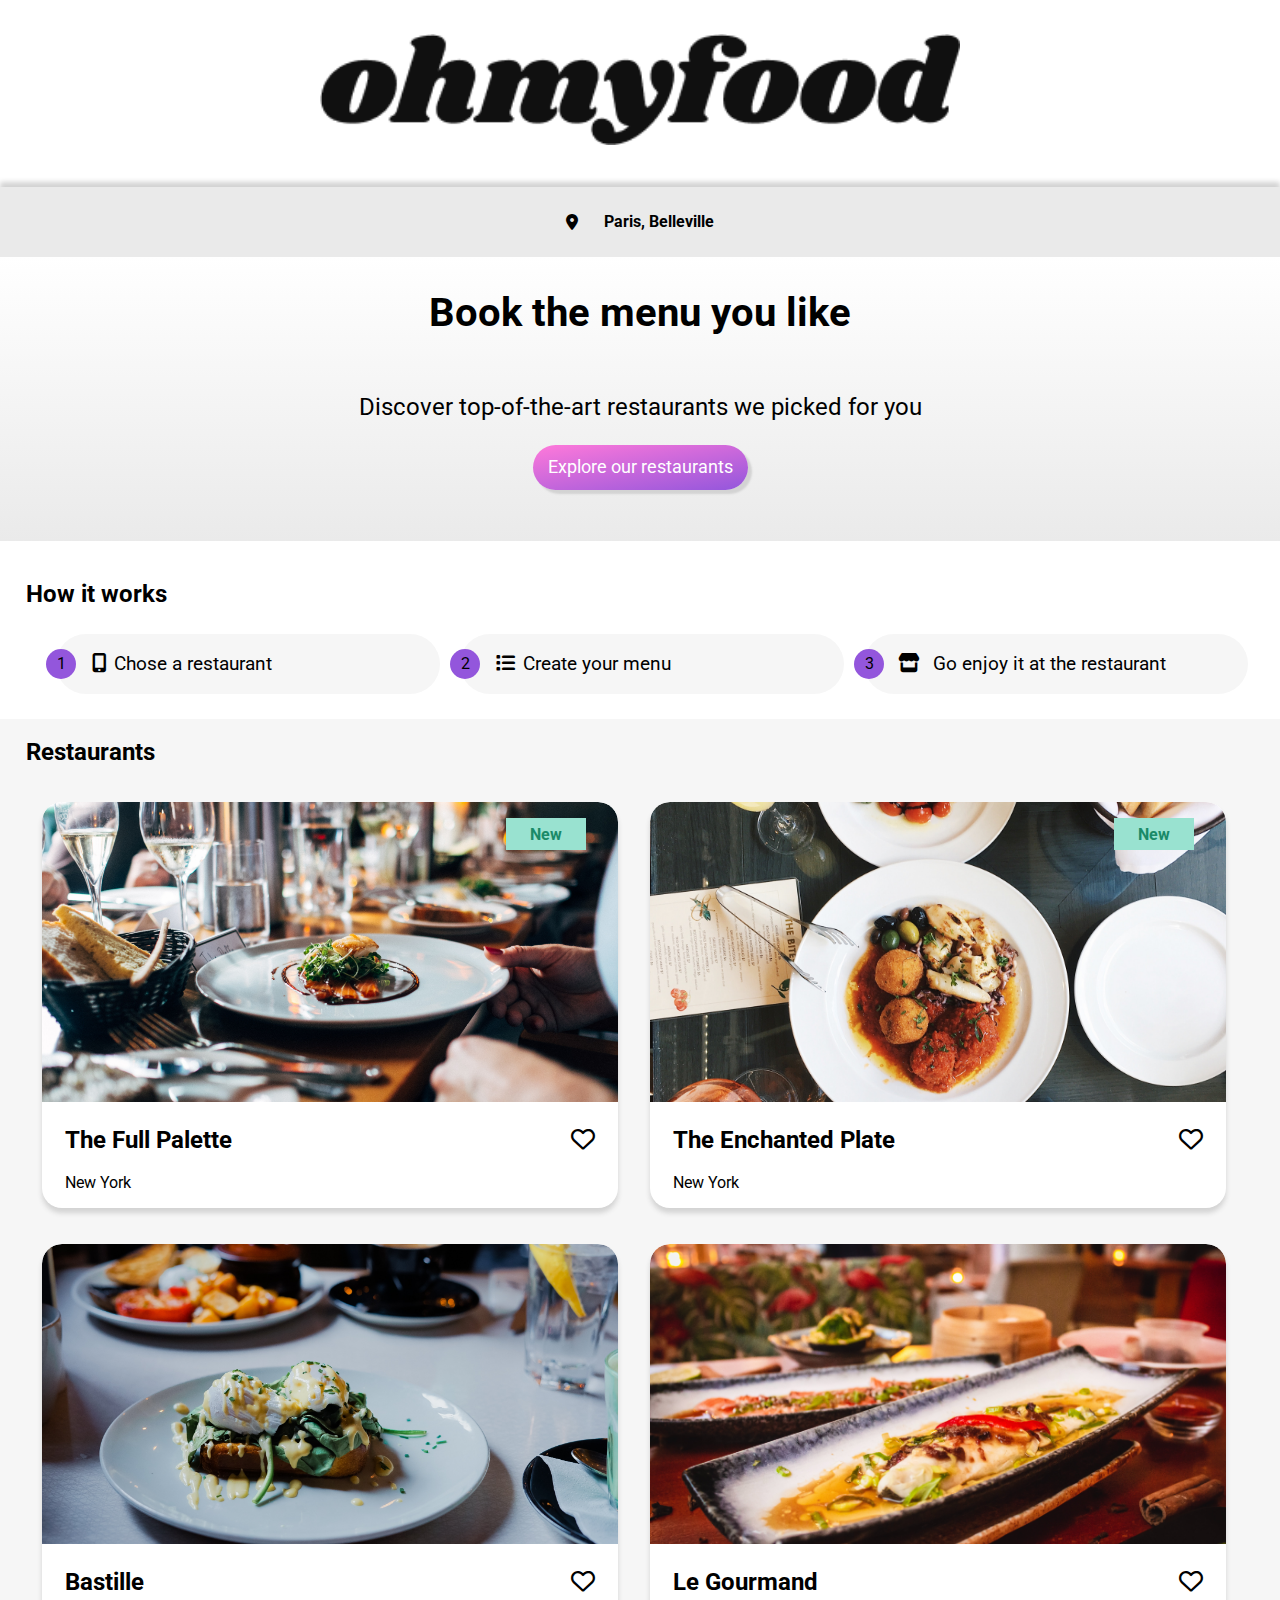
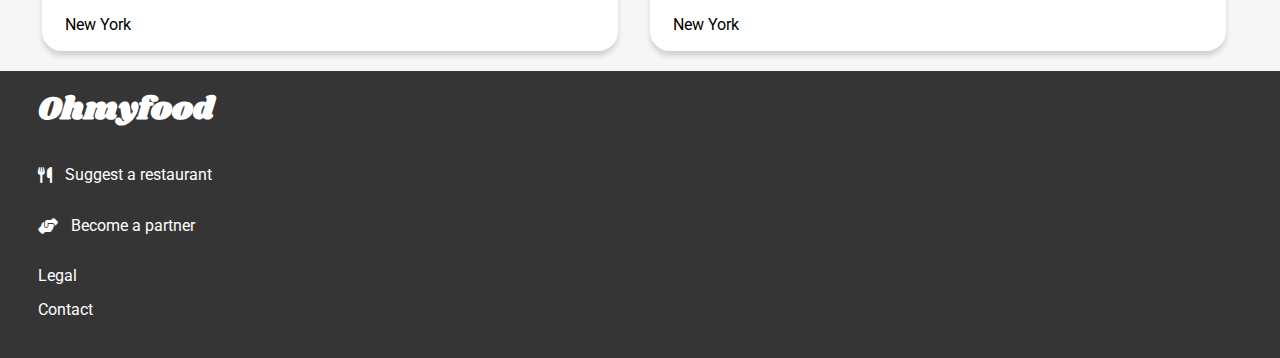
==== index.html @ a7caeb66 "finalize project with some errors" ====
<!DOCTYPE html>
<html lang="en">

<head>
    <meta charset="UTF-8">
    <meta http-equiv="X-UA-Compatible" content="IE=edge">
    <meta name="viewport" content="width=device-width, initial-scale=1.0">
    <link rel="stylesheet" href="/css/normalize.css">
    <link href="/css/styles.css" rel="stylesheet" type="text/css">
    <link
        href="https://fonts.googleapis.com/css2?family=Roboto:ital,wght@0,300;0,400;0,500;0,600;0,700;0,800;1,300;1,400;1,500;1,600;1,700;1,800&display=swap"
        rel="stylesheet">
    <link rel="preconnect" href="https://fonts.googleapis.com">
    <link rel="preconnect" href="https://fonts.gstatic.com" crossorigin>
    <link
        href="https://fonts.googleapis.com/css2?family=Shrikhand:ital,wght@0,300;0,400;0,500;0,600;0,700;0,800;1,300;1,400;1,500;1,600;1,700;1,800&display=swap"
        rel="stylesheet">
    <link rel="preconnect" href="https://googleapis.com">
    <link rel="preconnect" href="https://fonts.gstatic.com" crossorigin>
    <link href="https://fonts.googleapis.com/css?family=Roboto" rel="stylesheet">
    <link rel="stylesheet" href="https://cdnjs.cloudflare.com/ajax/libs/font-awesome/6.4.0/css/all.min.css"
        crossorigin="anonymous">
    <title>Ohmyfood</title>
</head>

<body>
    <header>
        <div id="header-index">
            <h1>
                <a href="/index.html"><img class="site-logo" src="assests/logo/ohmyfood.png" alt="Ohmyfood logo"></a>
            </h1>
        </div>
    </header>

    <!--- main with location, presentation,steps and restaurants section-->
    <main id="main-section">
        <!--website location-->
        <section id="website-location">
            <i class="fa-solid fa-location-dot"></i>
            <p class="website-location">Paris, Belleville</p>
        </section>

        <!--Description of website and help to order-->
        <div id="description-website">
            <h2 class="description">Book the menu you like</h2>
            <p class="quality-of-website">Discover top-of-the-art restaurants we picked for you</p>
            <button class="explore-btn">
                Explore our restaurants
            </button>
        </div>
        <!--how this website works-->
        <section id="website-methodology">
            <h2 class="methodology-title">How it works</h2>
            <div class="selection">
                <div class="selection-box">
                    <div class="selection-box__number">
                        <p>1</p>
                    </div>
                    <div class="selection-box__detail">
                        <i class="fa-sharp fa-solid fa-mobile-screen-button"></i>
                        <p>Chose a restaurant</p>
                    </div>
                </div>
                <div class="selection-box">
                    <div class="selection-box__number">
                        <p>2</p>
                    </div>
                    <div class="selection-box__detail">
                        <i class=" fas fa-duotone fa-list"></i>
                        <p>Create your menu</p>
                    </div>
                </div>
                <div class="selection-box">
                    <div class="selection-box__number">
                        <p>3</p>
                    </div>
                    <div class="selection-box__detail">
                        <i class="fa-sharp fas fa-store"></i>
                        <p>Go enjoy it at the restaurant</p>
                    </div>
                </div>
            </div>
        </section>

        <!-- section for restaurants-->
        <section id="section-restaurants">
            <h2 class="section-restaurants__title">Restaurants</h2>
            <div class="section-restaurants--cards">
                <article class="section-restaurants__card">
                    <a class="section-restaurants__link" href="/restaurants/the-full-palette.html">
                        <div class="section-restaurants__new-and__img">
                            <div class="section-restaurants__new">
                                <p>New</p>
                            </div>
                            <img class="section-restaurants__card__img"
                                src="/assests/restaurants/jay-wennington-N_Y88TWmGwA-unsplash.jpg"
                                alt="The Full Palette">
                        </div>
                    </a>
                    <div class="section-restaurants__details">
                        <a class="section-restaurants__link_details" href="/restaurants/the-full-palette.html">
                            <h2>The Full Palette</h2>
                            <p>New York</p>
                        </a>
                        <div class="section-restaurants__details__heart">
                            <i class="far fa-heart"></i>
                            <i class="fas fa-heart"></i>
                        </div>
                    </div>
                </article>
                <article class="section-restaurants__card">
                    <a class="section-restaurants__link" href="/restaurants/the-enchanted-plate.html">
                        <div class="section-restaurants__new-and__img">
                            <div class="section-restaurants__new">
                                <p>New</p>
                            </div>
                            <img class="section-restaurants__card__img"
                                src="/assests/restaurants/stil-u2Lp8tXIcjw-unsplash.jpg" alt="The Enchanted Plate">
                        </div>
                    </a>
                    <div class="section-restaurants__details">
                        <a class="section-restaurants__link" href="/restaurants/the-enchanted-plate.html">
                            <h2>The Enchanted Plate</h2>
                            <p>New York</p>
                        </a>
                        <div class="section-restaurants__details__heart">
                            <i class="far fa-heart"></i>
                            <i class="fas fa-heart"></i>
                        </div>
                    </div>
                    </a>
                </article>
                <article class="section-restaurants__card">
                    <a class="section-restaurants__link" href="/restaurants/bastille.html">
                        <div class="section-restaurants__new-and__img">
                            <img class="section-restaurants__card__img"
                                src="/assests/restaurants/toa-heftiba-DQKerTsQwi0-unsplash.jpg" alt="Bastille">
                        </div>
                    </a>
                    <div class="section-restaurants__details">
                        <a class="section-restaurants__link" href="/restaurants/bastille.html">
                            <h2>Bastille</h2>
                            <p>New York</p>
                        </a>
                        <div class="section-restaurants__details__heart">
                            <i class="far fa-heart"></i>
                            <i class="fas fa-heart"></i>
                        </div>
                    </div>
                    </a>
                </article>
                <article class="section-restaurants__card">
                    <a class="section-restaurants__link" href="/restaurants/le-gourmand.html">
                        <div class="section-restaurants__new-and__img">
                            <img class="section-restaurants__card__img"
                                src="/assests/restaurants/louis-hansel-shotsoflouis-qNBGVyOCY8Q-unsplash.jpg"
                                alt="Le Gourmand">
                        </div>
                    </a>
                    <div class="section-restaurants__details">
                        <a class="section-restaurants__link" href="/restaurants/le-gourmand.html">
                            <h2>Le Gourmand</h2>
                            <p>New York</p>
                        </a>
                        <div class="section-restaurants__details__heart">
                            <i class="far fa-heart"></i>
                            <i class="fas fa-heart"></i>
                        </div>
                    </div>
                    </a>
                </article>
            </div>
        </section>

    </main>

    <!--footer of the ohmyfood website-->
    <footer id="footer__ohmyfood">
        <h1 class="footer-logo">Ohmyfood</h1>
        <div class="footer-info">
            <i class="fa-solid fa-utensils"></i>
            <p>Suggest a restaurant</p>
        </div>
        <div class="footer-info">
            <i class="fa-solid fa-handshake-angle"></i>
            <p>Become a partner</p>
        </div>
        <p class="footer_legal">Legal</p>
        <a class="contact_address" href="/restaurants/contact.html">Contact</a>
    </footer>
</body>

</html>
---- css/styles.css ----
/* main with location, presentation,steps and restaurants section */
/* styling for computer screen which has screen resolution minimun 998px*/
@media only screen and (min-width: 998px) {
  body {
    overflow-x: hidden;
    width: 100%;
    /* styling for ohmyfood website main page logo for mobile version */
  }
  body #header-index h1 {
    text-align: center;
    padding: 1% 0;
  }
  body #header-index h1 .site-logo {
    width: 50vw;
  }
  body #main-section {
    display: flex;
    flex-direction: column;
    flex-wrap: wrap;
    width: 100%;
    /* location of ohmyfood */
    /* styling for description of ohmyfood main page for mobile version */
    /* styling for how this website works*/
    /* styling for section for restaurants*/
  }
  body #main-section #website-location {
    display: flex;
    width: 100%;
    background-color: #eaeaea;
    height: 70px;
    justify-content: center;
    align-items: center;
    font-family: Roboto;
    box-sizing: border-box;
    box-shadow: 0px -5px 5px #D3D3D3;
    gap: 2%;
    font-weight: bold;
  }
  body #main-section #description-website {
    display: flex;
    flex-direction: column;
    width: 100%;
    background: linear-gradient(white, #eaeaea);
    font-family: Roboto;
    justify-content: center;
    align-items: center;
    padding-bottom: 4%;
    /* styling for quality of website for computer version */
  }
  body #main-section #description-website .description {
    font-size: 2.5em;
    align-items: center;
    text-align: center;
  }
  body #main-section #description-website .quality-of-website {
    align-items: center;
    text-align: center;
    font-size: 1.5rem;
  }
  body #main-section #description-website .explore-btn {
    display: flex;
    justify-content: center;
    text-align: center;
    align-items: center;
    height: 45px;
    color: white;
    border-radius: 50px;
    box-shadow: 4px 4px 2px #D3D3D3;
    max-width: 250px;
    cursor: pointer;
    transition: 250ms;
    background: linear-gradient(170deg, #ff79da, #9356dc);
    border: none;
    font-size: large;
    padding: 15px;
  }
  body #main-section #website-methodology {
    display: flex;
    flex-direction: column;
    flex-wrap: wrap;
    font-family: Roboto;
    width: 100% !important;
    padding: 20px 2% !important;
  }
  body #main-section #website-methodology .selection {
    display: flex;
    width: 100% !important;
    flex-direction: row;
    flex-wrap: nowrap;
    white-space: nowrap;
    gap: 10px;
    padding-left: 2%;
    cursor: pointer;
    transition: 250ms;
  }
  body #main-section #website-methodology .selection .selection-box {
    display: flex;
    flex-direction: row;
    align-items: center;
    white-space: nowrap;
    text-align: center;
    box-sizing: border-box;
    background: #f6f6f6;
    width: 30% !important;
    margin: 5px;
    border-radius: 50px !important;
    padding: 30px !important;
    height: 30px !important;
    font-size: 16px;
  }
  body #main-section #website-methodology .selection .selection-box .selection-box__number {
    box-sizing: border-box;
    border-radius: 50%;
    background: #9356dc;
    width: 30px !important;
    height: 30px !important;
    display: flex;
    justify-content: center;
    align-items: center;
    margin-left: -40px;
  }
  body #main-section #website-methodology .selection .selection-box .selection-box__detail {
    display: flex;
    flex-direction: row;
    justify-content: center;
    align-items: center;
    text-align: center;
    gap: 5% !important;
    margin: 20px;
    font-size: larger;
  }
  body #main-section #section-restaurants {
    display: flex;
    flex-direction: column;
    flex-wrap: wrap;
    background-color: #f6f6f6;
    font-family: Roboto;
    width: 100% !important;
  }
  body #main-section #section-restaurants .section-restaurants__title {
    padding-left: 2%;
  }
  body #main-section #section-restaurants .section-restaurants--cards {
    display: flex;
    flex-wrap: wrap;
    width: 100%;
    padding-left: 2%;
  }
  body #main-section #section-restaurants .section-restaurants--cards .section-restaurants__card {
    box-shadow: 0px 5px 5px #D3D3D3;
    margin: 1rem;
    border-radius: 20px !important;
    background-color: white;
    max-width: 45% !important;
    height: -moz-fit-content !important;
    height: fit-content !important;
    overflow: hidden;
    margin-bottom: 20px !important;
    flex: 100% !important;
  }
  body #main-section #section-restaurants .section-restaurants--cards .section-restaurants__card .section-restaurants__link {
    text-decoration: none;
    color: black;
  }
  body #main-section #section-restaurants .section-restaurants--cards .section-restaurants__card .section-restaurants__link .section-restaurants__new-and__img {
    position: relative;
    width: 90vw !important;
    max-width: 100%;
  }
  body #main-section #section-restaurants .section-restaurants--cards .section-restaurants__card .section-restaurants__link .section-restaurants__new-and__img .section-restaurants__new {
    background-color: #99e2d0;
    color: #1a8a68;
    display: block;
    text-align: center;
    position: absolute;
    width: 80px !important;
    height: 2em !important;
    line-height: 0.1em;
    font-weight: bold;
    right: 2em !important;
    top: 1em !important;
    white-space: nowrap;
    z-index: 1;
    font-weight: bold;
  }
  body #main-section #section-restaurants .section-restaurants--cards .section-restaurants__card .section-restaurants__link .section-restaurants__new-and__img .section-restaurants__card__img {
    width: 100% !important;
    height: 300px;
    -o-object-fit: cover;
       object-fit: cover;
    border-top-left-radius: 20px;
    border-top-right-radius: 20px;
  }
  body #main-section #section-restaurants .section-restaurants--cards .section-restaurants__card .section-restaurants__details {
    display: flex;
    flex-direction: row;
    justify-content: space-between;
    padding: 0 4%;
  }
  body #main-section #section-restaurants .section-restaurants--cards .section-restaurants__card .section-restaurants__details .section-restaurants__link_details {
    text-decoration: none;
    color: black;
  }
  body #main-section #section-restaurants .section-restaurants--cards .section-restaurants__card .section-restaurants__details .section-restaurants__details__heart {
    font-size: x-large;
    height: 20px !important;
    display: flex;
    margin-top: 20px;
    cursor: pointer;
  }
  body #main-section #section-restaurants .section-restaurants--cards .section-restaurants__card .section-restaurants__details .section-restaurants__details__heart i {
    display: block;
  }
  body #main-section #section-restaurants .section-restaurants--cards .section-restaurants__card .section-restaurants__details .section-restaurants__details__heart i.fas {
    display: none;
  }
  body #main-section #section-restaurants .section-restaurants--cards .section-restaurants__card .section-restaurants__details .section-restaurants__details__heart:hover i.far {
    display: none;
  }
  body #main-section #section-restaurants .section-restaurants--cards .section-restaurants__card .section-restaurants__details .section-restaurants__details__heart:hover i.fas {
    display: block;
    color: #9356dc;
  }
  /* styling for restaurants website page*/
  /* styling for header-restaurants*/
  body {
    overflow-x: hidden;
  }
  body #header-restaurants {
    width: 100% !important;
    padding: 40px;
  }
  body #header-restaurants .header-restaurants__link {
    display: flex;
    align-items: center;
    text-align: center;
    text-decoration: none;
    color: black !important;
  }
  body #header-restaurants .header-restaurants__link .header-restaurants__link_logo {
    font-family: Shrikhand;
    position: absolute;
    left: 40%;
    transform: translate(-20%, 0%);
  }
  body #restaurant-main-section {
    display: flex;
    flex-direction: column;
    flex-wrap: wrap;
    width: 100%;
  }
  body #restaurant-main-section .restaurant-main-section__img {
    -o-object-fit: cover;
       object-fit: cover;
    width: 100%;
    height: 40%;
  }
  body #restaurant-main-section .restaurant-main-section__box__important {
    display: flex;
    flex-direction: column;
    flex-wrap: wrap;
    width: 100%;
  }
  body #restaurant-main-section .restaurant-main-section__box__important .restaurant-main-section__box__title {
    flex-wrap: wrap;
    width: 100%;
    justify-content: space-between;
    box-sizing: border-box;
    border-top-left-radius: 100px;
    border-top-right-radius: 100px;
    background: linear-gradient(white, #eaeaea);
    margin-top: -200px;
    /* stlying for order btn for computer version*/
  }
  body #restaurant-main-section .restaurant-main-section__box__important .restaurant-main-section__box__title .restaurant__name_heart {
    display: flex;
    align-items: center;
    text-align: center;
    justify-content: space-between;
    padding: 2% 5%;
    font-family: Shrikhand;
    font-size: larger;
  }
  body #restaurant-main-section .restaurant-main-section__box__important .restaurant-main-section__box__title .restaurant__name_heart .far {
    font-size: x-large;
  }
  body #restaurant-main-section .restaurant-main-section__box__important .restaurant-main-section__box__title .restaurant--food--section {
    display: flex;
    flex-direction: row;
    width: 100%;
    font-family: Roboto;
    flex-wrap: wrap;
    padding-left: 2%;
    padding-bottom: 20px;
  }
  body #restaurant-main-section .restaurant-main-section__box__important .restaurant-main-section__box__title .restaurant--food--section .restaurant--courses--section {
    display: flex;
    flex-direction: column;
    width: 30%;
    margin: 10px;
  }
  body #restaurant-main-section .restaurant-main-section__box__important .restaurant-main-section__box__title .restaurant--food--section .restaurant--courses--section .restaurant--dish {
    margin: 3%;
    font-size: large;
  }
  body #restaurant-main-section .restaurant-main-section__box__important .restaurant-main-section__box__title .restaurant--food--section .restaurant--courses--section .restaurant--dish .underline--h3 {
    width: 50px;
    height: 3px;
    background-color: #99e2d0;
    margin-top: -20px;
    padding: 0;
    margin-left: 0;
  }
  body #restaurant-main-section .restaurant-main-section__box__important .restaurant-main-section__box__title .restaurant--food--section .restaurant--courses--section .dish__menu__card {
    white-space: nowrap;
    display: flex;
    flex-direction: row;
    box-sizing: border-box;
    border-radius: 20px;
    box-shadow: 0px 5px 5px #D3D3D3;
    background: white;
    height: auto;
    margin: 3%;
    cursor: pointer;
    text-overflow: ellipsis;
    overflow: hidden;
    animation-name: slideFromTop;
    animation-duration: 2.5s;
    animation-fill-mode: backwards;
  }
  body #restaurant-main-section .restaurant-main-section__box__important .restaurant-main-section__box__title .restaurant--food--section .restaurant--courses--section .dish__menu__card:hover .card__check {
    background-color: #99e2d0;
  }
  body #restaurant-main-section .restaurant-main-section__box__important .restaurant-main-section__box__title .restaurant--food--section .restaurant--courses--section .dish__menu__card:hover .order__details .dish__price {
    transform: translateX(-200%);
  }
  body #restaurant-main-section .restaurant-main-section__box__important .restaurant-main-section__box__title .restaurant--food--section .restaurant--courses--section .dish__menu__card:hover .card__check .fas.fa-check-circle {
    animation: rotateIcon 1s linear 1;
  }
  body #restaurant-main-section .restaurant-main-section__box__important .restaurant-main-section__box__title .restaurant--food--section .restaurant--courses--section .dish__menu__card .order__details {
    display: flex;
    flex-direction: column;
    padding: 0 4%;
    width: 100%;
  }
  body #restaurant-main-section .restaurant-main-section__box__important .restaurant-main-section__box__title .restaurant--food--section .restaurant--courses--section .dish__menu__card .order__details .restaurant__menu__dish {
    padding: 0 2%;
  }
  body #restaurant-main-section .restaurant-main-section__box__important .restaurant-main-section__box__title .restaurant--food--section .restaurant--courses--section .dish__menu__card .order__details .restaurant__menu__ingridents {
    display: flex;
    flex-direction: row;
    align-items: center;
    justify-content: space-between;
    padding: 0 2%;
  }
  body #restaurant-main-section .restaurant-main-section__box__important .restaurant-main-section__box__title .restaurant--food--section .restaurant--courses--section .dish__menu__card .order__details .dish__price {
    margin-right: -70px;
    transition: transform 200ms;
    font-weight: bold;
  }
  body #restaurant-main-section .restaurant-main-section__box__important .restaurant-main-section__box__title .restaurant--food--section .restaurant--courses--section .dish__menu__card .card__check {
    display: flex;
    align-items: center;
    justify-content: center;
    background-color: transparent;
    transition: background-color 200ms;
    font-size: x-large;
  }
  body #restaurant-main-section .restaurant-main-section__box__important .restaurant-main-section__box__title .restaurant--food--section .restaurant--courses--section .dish__menu__card .card__check .fas.fa-check-circle {
    color: white;
    width: 70px;
    text-align: center;
    align-items: center;
  }
  body #restaurant-main-section .restaurant-main-section__box__important .restaurant-main-section__box__title .order__btn__section {
    display: flex;
    justify-content: center;
    text-align: center;
    align-items: center;
    width: 100%;
    align-items: center;
    padding-bottom: 50px;
  }
  body #restaurant-main-section .restaurant-main-section__box__important .restaurant-main-section__box__title .order__btn__section .explore-btn {
    display: flex;
    justify-content: center;
    text-align: center;
    align-items: center;
    height: 45px;
    color: white;
    border-radius: 50px;
    box-shadow: 4px 4px 2px #D3D3D3;
    width: 150px;
    max-width: 500px;
    cursor: pointer;
    transition: 250ms;
    background: linear-gradient(170deg, #ff79da, #9356dc);
    border: none;
    font-size: large;
    padding: 15px;
  }
  /*styling footer for ohmyfood website*/
  #footer__ohmyfood {
    display: flex;
    flex-direction: column;
    font-family: Roboto;
    width: 100%;
    color: white;
    background-color: #353535;
    padding-bottom: 3%;
  }
  #footer__ohmyfood .footer-logo {
    font-family: Shrikhand;
    font-size: xx-large;
    padding-left: 3%;
  }
  #footer__ohmyfood .footer-info {
    display: flex;
    flex-direction: row;
    align-items: center;
    text-align: center;
    gap: 1%;
    padding-left: 3%;
  }
  #footer__ohmyfood .contact_address {
    text-decoration: none;
    color: white;
    padding-left: 3%;
  }
  #footer__ohmyfood .footer_legal {
    padding-left: 3%;
  }
}
@keyframes slideFromTop {
  0% {
    transform: translateY(10%);
    opacity: 0;
  }
  100% {
    transform: translateY(0);
    opacity: 1;
  }
}
@keyframes rotateIcon {
  0% {
    transform: rotate(0deg);
  }
  100% {
    transform: rotate(130deg);
  }
}
/* styling for tablet screen which has screen resolution minimun 768px and maximum 998px */
/* styling for mobile screen which has screen resolution maximum 768px */
/* styling for homyfood main page */
@media only screen and (max-width: 768px) {
  body {
    overflow-x: hidden;
    width: 100%;
    /* styling for ohmyfood website main page logo for mobile version */
  }
  body #header-index h1 {
    text-align: center;
  }
  body #header-index h1 .site-logo {
    width: 60vw;
  }
  body #main-section {
    display: flex;
    flex-direction: column;
    flex-wrap: wrap;
    width: 100%;
    /* location of ohmyfood */
    /* styling for description of ohmyfood main page for mobile version */
    /* styling for how this website works */
  }
  body #main-section #website-location {
    display: flex;
    width: 100%;
    background-color: #eaeaea;
    height: 70px;
    justify-content: center;
    align-items: center;
    font-family: Roboto;
    box-sizing: border-box;
    box-shadow: 0px -5px 5px #D3D3D3;
    gap: 2%;
    font-weight: bold;
  }
  body #main-section #description-website {
    display: flex;
    flex-direction: column;
    width: 100%;
    background: linear-gradient(white, #eaeaea);
    font-family: Roboto;
    justify-content: center;
    align-items: center;
    padding-bottom: 4%;
    /* styling for quality of website for mobile version */
  }
  body #main-section #description-website .description {
    font-size: 5vw;
    align-items: center;
    text-align: center;
  }
  body #main-section #description-website .quality-of-website {
    align-items: center;
    width: 70%;
    text-align: center;
    font-size: 4vw;
  }
  body #main-section #description-website .explore-btn {
    display: flex;
    justify-content: center;
    text-align: center;
    align-items: center;
    height: 45px;
    color: white;
    border-radius: 50px;
    box-shadow: 4px 4px 2px #D3D3D3;
    max-width: 250px;
    cursor: pointer;
    transition: 250ms;
    background: linear-gradient(170deg, #ff79da, #9356dc);
    border: none;
    font-size: large;
    padding: 15px;
  }
  body #main-section #website-methodology {
    display: flex;
    flex-direction: column;
    flex-wrap: wrap;
    font-family: Roboto;
    width: 100%;
    padding-bottom: 5%;
  }
  body #main-section #website-methodology .methodology-title {
    padding-left: 3%;
  }
  body #main-section #website-methodology .selection {
    display: flex;
    width: 100% !important;
    flex-direction: column;
    flex-wrap: nowrap;
    white-space: nowrap;
    gap: 3vw;
    transition: 250ms;
  }
  body #main-section #website-methodology .selection .selection-box {
    display: flex;
    width: 100%;
    flex-direction: row;
    align-items: center;
    white-space: nowrap;
    text-align: center;
    box-sizing: border-box;
    background: #f6f6f6;
    width: -moz-fit-content !important;
    width: fit-content !important;
    margin: 0 5%;
    border-radius: 50px !important;
    padding: 0 30px !important;
    font-size: vw;
    cursor: pointer;
  }
  body #main-section #website-methodology .selection .selection-box .selection-box__number {
    box-sizing: border-box;
    border-radius: 50%;
    background: #9356dc;
    width: 7vw !important;
    height: 7vw !important;
    display: flex;
    justify-content: center;
    align-items: center;
    margin-left: -40px;
  }
  body #main-section #website-methodology .selection .selection-box .selection-box__detail {
    display: flex;
    flex-direction: row;
    justify-content: center;
    align-items: center;
    text-align: center;
    gap: 5px;
    font-size: 4vw;
    padding-left: 3vw;
  }
  /* styling for section for restaurants*/
  #section-restaurants {
    display: flex;
    flex-direction: column;
    flex-wrap: wrap;
    background-color: #f6f6f6;
    font-family: Roboto;
    width: 100% !important;
  }
  #section-restaurants .section-restaurants__title {
    padding-left: 5vw;
  }
  #section-restaurants .section-restaurants--cards {
    display: flex;
    flex-direction: column;
    flex-wrap: wrap;
    width: 100%;
    height: 100%;
  }
  #section-restaurants .section-restaurants--cards .section-restaurants__card {
    box-shadow: 0px 5px 5px #D3D3D3;
    margin: 1rem;
    border-radius: 20px !important;
    background-color: white;
    max-width: 95% !important;
    height: 50% !important;
    overflow: hidden;
    margin-bottom: 20px !important;
    flex: 100% !important;
  }
  #section-restaurants .section-restaurants--cards .section-restaurants__card .section-restaurants__link {
    text-decoration: none;
    color: black;
  }
  #section-restaurants .section-restaurants--cards .section-restaurants__card .section-restaurants__link .section-restaurants__new-and__img {
    position: relative;
    width: 100% !important;
    max-height: 40%;
    max-width: 100%;
  }
  #section-restaurants .section-restaurants--cards .section-restaurants__card .section-restaurants__link .section-restaurants__new-and__img .section-restaurants__new {
    background-color: #99e2d0;
    color: #1a8a68;
    display: block;
    text-align: center;
    position: absolute;
    width: 80px !important;
    height: 2em !important;
    line-height: 0.1em;
    font-weight: bold;
    right: 2em !important;
    top: 1em !important;
    white-space: nowrap;
    z-index: 1;
    font-weight: bold;
  }
  #section-restaurants .section-restaurants--cards .section-restaurants__card .section-restaurants__link .section-restaurants__new-and__img .section-restaurants__card__img {
    width: 100% !important;
    height: 200px;
    -o-object-fit: cover;
       object-fit: cover;
    border-top-left-radius: 20px;
    border-top-right-radius: 20px;
  }
  #section-restaurants .section-restaurants--cards .section-restaurants__card .section-restaurants__details {
    display: flex;
    flex-direction: row;
    justify-content: space-between;
    padding: 0 4%;
  }
  #section-restaurants .section-restaurants--cards .section-restaurants__card .section-restaurants__details .section-restaurants__link_details {
    text-decoration: none;
    color: black;
  }
  #section-restaurants .section-restaurants--cards .section-restaurants__card .section-restaurants__details .section-restaurants__details__heart {
    font-size: x-large;
    height: 20px !important;
    display: flex;
    margin-top: 20px;
    cursor: pointer;
  }
  #section-restaurants .section-restaurants--cards .section-restaurants__card .section-restaurants__details .section-restaurants__details__heart i {
    display: block;
  }
  #section-restaurants .section-restaurants--cards .section-restaurants__card .section-restaurants__details .section-restaurants__details__heart i.fas {
    display: none;
  }
  #section-restaurants .section-restaurants--cards .section-restaurants__card .section-restaurants__details .section-restaurants__details__heart:hover i.far {
    display: none;
  }
  #section-restaurants .section-restaurants--cards .section-restaurants__card .section-restaurants__details .section-restaurants__details__heart:hover i.fas {
    display: block;
    color: #9356dc;
  }
  /*styling footer for ohmyfood website*/
  #footer__ohmyfood {
    display: flex;
    flex-direction: column;
    font-family: Roboto;
    width: 100%;
    color: white;
    background-color: #353535;
    padding-bottom: 3%;
  }
  #footer__ohmyfood .footer-logo {
    font-family: Shrikhand;
    font-size: xx-large;
    padding-left: 3%;
  }
  #footer__ohmyfood .footer-info {
    display: flex;
    flex-direction: row;
    align-items: center;
    text-align: center;
    gap: 1%;
    padding-left: 3%;
  }
  #footer__ohmyfood .contact_address {
    text-decoration: none;
    color: white;
    padding-left: 3%;
  }
  #footer__ohmyfood .footer_legal {
    padding-left: 3%;
  }
  /* styling for restaurants web page for mobile version */
  body {
    overflow-x: hidden;
  }
  body #header-restaurants {
    width: 100% !important;
    padding: 40px;
    margin-bottom: -20px;
  }
  body #header-restaurants .header-restaurants__link {
    display: flex;
    align-items: center;
    text-align: center;
    text-decoration: none;
    color: black !important;
  }
  body #header-restaurants .header-restaurants__link .header-restaurants__link_logo {
    font-family: Shrikhand;
    font-size: 10vw;
    height: auto !important;
    position: absolute;
    left: 35%;
    transform: translate(-15%, 0%);
  }
  body #restaurant-main-section {
    display: flex;
    flex-direction: column;
    flex-wrap: wrap;
    width: 100%;
  }
  body #restaurant-main-section .restaurant-main-section__img {
    -o-object-fit: cover;
       object-fit: cover;
    width: 100%;
    height: 40%;
  }
  body #restaurant-main-section .restaurant-main-section__box__important {
    display: flex;
    flex-direction: column;
    flex-wrap: wrap;
    width: 100%;
  }
  body #restaurant-main-section .restaurant-main-section__box__important .restaurant-main-section__box__title {
    flex-wrap: wrap;
    width: 100%;
    justify-content: space-between;
    box-sizing: border-box;
    border-top-left-radius: 15vw;
    border-top-right-radius: 15vw;
    background: linear-gradient(white, #eaeaea);
    margin-top: -12%;
  }
  body #restaurant-main-section .restaurant-main-section__box__important .restaurant-main-section__box__title .restaurant__name_heart {
    display: flex;
    align-items: center;
    text-align: center;
    justify-content: space-between;
    padding: 5% 7% 0% 7%;
    font-family: Shrikhand;
    font-size: 3vw;
  }
  body #restaurant-main-section .restaurant-main-section__box__important .restaurant-main-section__box__title .restaurant__name_heart .far {
    font-size: x-large;
  }
  body #restaurant-main-section .restaurant-main-section__box__important .restaurant-main-section__box__title .restaurant--food--section {
    display: flex;
    flex-direction: column;
    width: 100%;
    font-family: Roboto;
    flex-wrap: wrap;
  }
  body #restaurant-main-section .restaurant-main-section__box__important .restaurant-main-section__box__title .restaurant--food--section .restaurant--courses--section {
    width: auto;
    margin: 10px;
  }
  body #restaurant-main-section .restaurant-main-section__box__important .restaurant-main-section__box__title .restaurant--food--section .restaurant--courses--section .restaurant--dish {
    margin: 3%;
    font-size: 4vw;
  }
  body #restaurant-main-section .restaurant-main-section__box__important .restaurant-main-section__box__title .restaurant--food--section .restaurant--courses--section .restaurant--dish .underline--h3 {
    width: 12vw;
    height: 0.7vw;
    background-color: #99e2d0;
    margin-top: -5vw;
    padding: 0;
    margin-left: 0;
  }
  body #restaurant-main-section .restaurant-main-section__box__important .restaurant-main-section__box__title .restaurant--food--section .restaurant--courses--section .dish__menu__card {
    white-space: nowrap;
    display: flex;
    box-sizing: border-box;
    border-radius: 20px;
    box-shadow: 0px 5px 5px #D3D3D3;
    background: white;
    height: auto;
    margin: 2%;
    cursor: pointer;
    text-overflow: ellipsis;
    overflow: hidden;
    animation-name: slideFromTop;
    animation-duration: 2.5s;
    animation-fill-mode: backwards;
  }
  body #restaurant-main-section .restaurant-main-section__box__important .restaurant-main-section__box__title .restaurant--food--section .restaurant--courses--section .dish__menu__card:hover .card__check {
    background-color: #99e2d0;
  }
  body #restaurant-main-section .restaurant-main-section__box__important .restaurant-main-section__box__title .restaurant--food--section .restaurant--courses--section .dish__menu__card:hover .order__details .dish__price {
    transform: translateX(-200%);
  }
  body #restaurant-main-section .restaurant-main-section__box__important .restaurant-main-section__box__title .restaurant--food--section .restaurant--courses--section .dish__menu__card:hover .card__check .fas.fa-check-circle {
    animation: rotateIcon 1s linear 1;
  }
  body #restaurant-main-section .restaurant-main-section__box__important .restaurant-main-section__box__title .restaurant--food--section .restaurant--courses--section .dish__menu__card .order__details {
    display: flex;
    flex-direction: column;
    padding: 0 2%;
    width: 100%;
    font-size: 3.5vw;
  }
  body #restaurant-main-section .restaurant-main-section__box__important .restaurant-main-section__box__title .restaurant--food--section .restaurant--courses--section .dish__menu__card .order__details .restaurant__menu__dish {
    padding: 0 1%;
  }
  body #restaurant-main-section .restaurant-main-section__box__important .restaurant-main-section__box__title .restaurant--food--section .restaurant--courses--section .dish__menu__card .order__details .restaurant__menu__ingridents {
    display: flex;
    flex-direction: row;
    flex-wrap: wrap;
    white-space: nowrap;
    align-items: center;
    justify-content: space-between;
    font-size: 3.5vw;
  }
  body #restaurant-main-section .restaurant-main-section__box__important .restaurant-main-section__box__title .restaurant--food--section .restaurant--courses--section .dish__menu__card .order__details .dish__price {
    margin-right: -10%;
    transition: transform 200ms;
    font-weight: bold;
  }
  body #restaurant-main-section .restaurant-main-section__box__important .restaurant-main-section__box__title .restaurant--food--section .restaurant--courses--section .dish__menu__card .card__check {
    display: flex;
    align-items: center;
    justify-content: center;
    background-color: transparent;
    transition: background-color 200ms;
    font-size: x-large;
  }
  body #restaurant-main-section .restaurant-main-section__box__important .restaurant-main-section__box__title .restaurant--food--section .restaurant--courses--section .dish__menu__card .card__check .fas.fa-check-circle {
    color: white;
    width: 70px;
    text-align: center;
    align-items: center;
  }
  body #restaurant-main-section .restaurant-main-section__box__important .restaurant-main-section__box__title .order__btn__section {
    display: flex;
    justify-content: center;
    text-align: center;
    align-items: center;
    width: 100%;
    align-items: center;
    padding-bottom: 50px;
  }
  body #restaurant-main-section .restaurant-main-section__box__important .restaurant-main-section__box__title .order__btn__section .explore-btn {
    display: flex;
    justify-content: center;
    text-align: center;
    align-items: center;
    height: 45px;
    color: white;
    border-radius: 50px;
    box-shadow: 4px 4px 2px #D3D3D3;
    width: 150px;
    max-width: 500px;
    cursor: pointer;
    transition: 250ms;
    background: linear-gradient(170deg, #ff79da, #9356dc);
    border: none;
    font-size: large;
    padding: 15px;
  }
}/*# sourceMappingURL=styles.css.map */
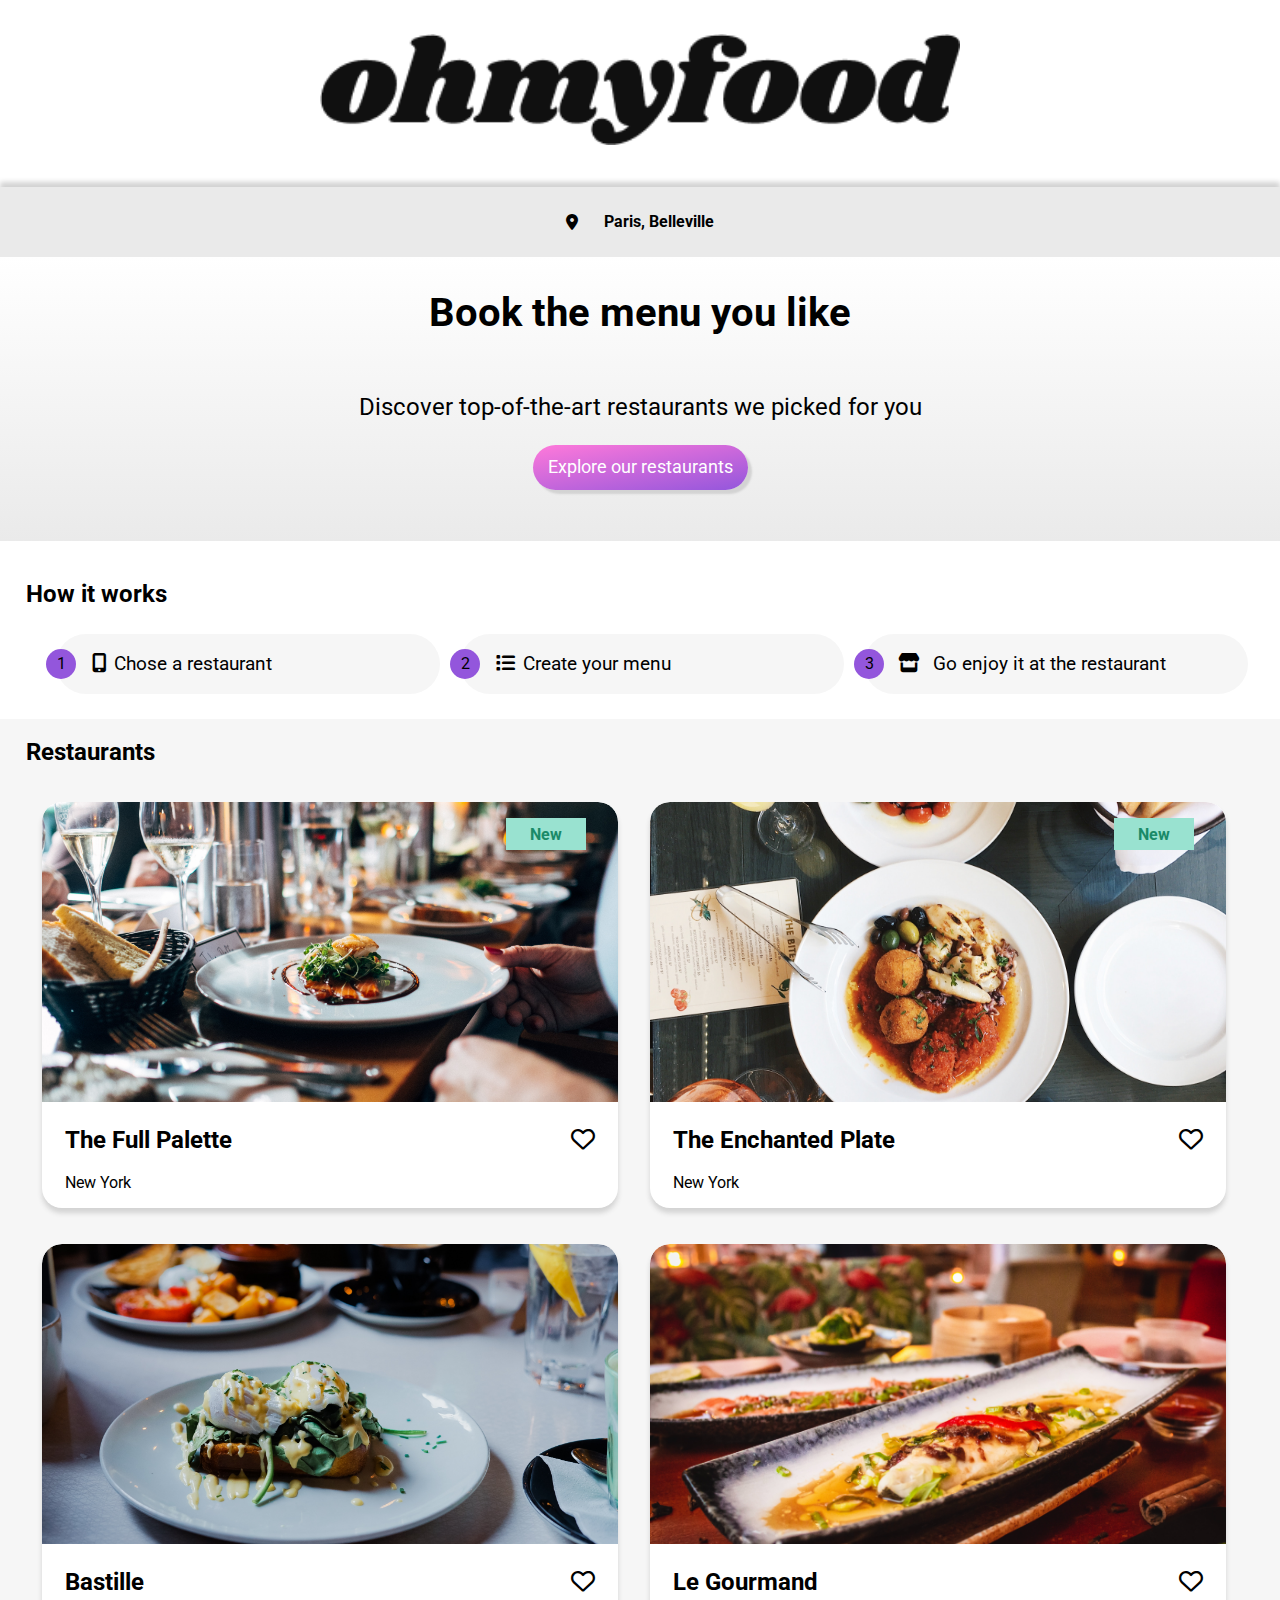
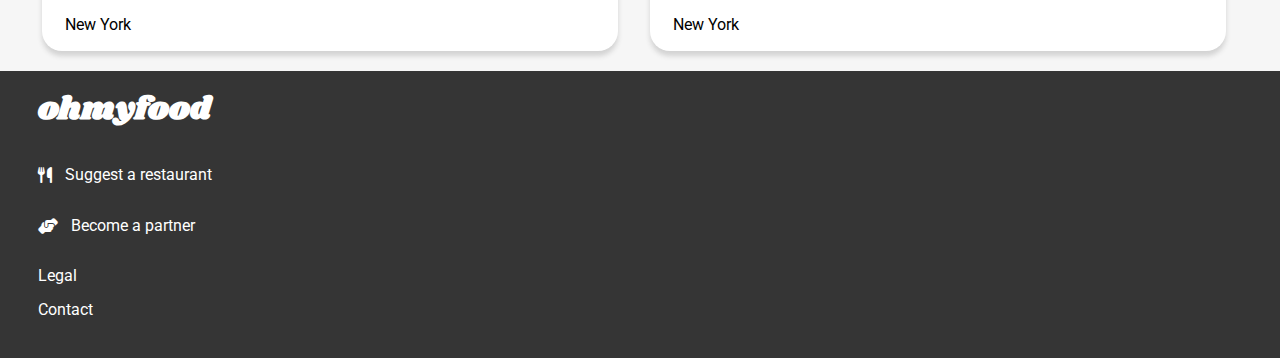
==== commit 3c1c17d5: "update to css links" ====
--- a/index.html
+++ b/index.html
@@ -5,8 +5,8 @@
     <meta charset="UTF-8">
     <meta http-equiv="X-UA-Compatible" content="IE=edge">
     <meta name="viewport" content="width=device-width, initial-scale=1.0">
-    <link rel="stylesheet" href="/css/normalize.css">
-    <link href="/css/styles.css" rel="stylesheet" type="text/css">
+    <link rel="stylesheet" href="./css/normalize.css">
+    <link href="./css/styles.css" rel="stylesheet" type="text/css">
     <link
         href="https://fonts.googleapis.com/css2?family=Roboto:ital,wght@0,300;0,400;0,500;0,600;0,700;0,800;1,300;1,400;1,500;1,600;1,700;1,800&display=swap"
         rel="stylesheet">
@@ -176,7 +176,7 @@
 
     <!--footer of the ohmyfood website-->
     <footer id="footer__ohmyfood">
-        <h1 class="footer-logo">Ohmyfood</h1>
+        <h1 class="footer-logo">ohmyfood</h1>
         <div class="footer-info">
             <i class="fa-solid fa-utensils"></i>
             <p>Suggest a restaurant</p>
--- a/css/styles.css
+++ b/css/styles.css
@@ -335,7 +335,7 @@
     transform: translateX(-200%);
   }
   body #restaurant-main-section .restaurant-main-section__box__important .restaurant-main-section__box__title .restaurant--food--section .restaurant--courses--section .dish__menu__card:hover .card__check .fas.fa-check-circle {
-    animation: rotateIcon 1s linear 1;
+    animation: rotateIcon 0.2s linear 1;
   }
   body #restaurant-main-section .restaurant-main-section__box__important .restaurant-main-section__box__title .restaurant--food--section .restaurant--courses--section .dish__menu__card .order__details {
     display: flex;
@@ -443,10 +443,10 @@
 }
 @keyframes rotateIcon {
   0% {
+    transform: rotate(-45deg);
+  }
+  100% {
     transform: rotate(0deg);
-  }
-  100% {
-    transform: rotate(130deg);
   }
 }
 /* styling for tablet screen which has screen resolution minimun 768px and maximum 998px */
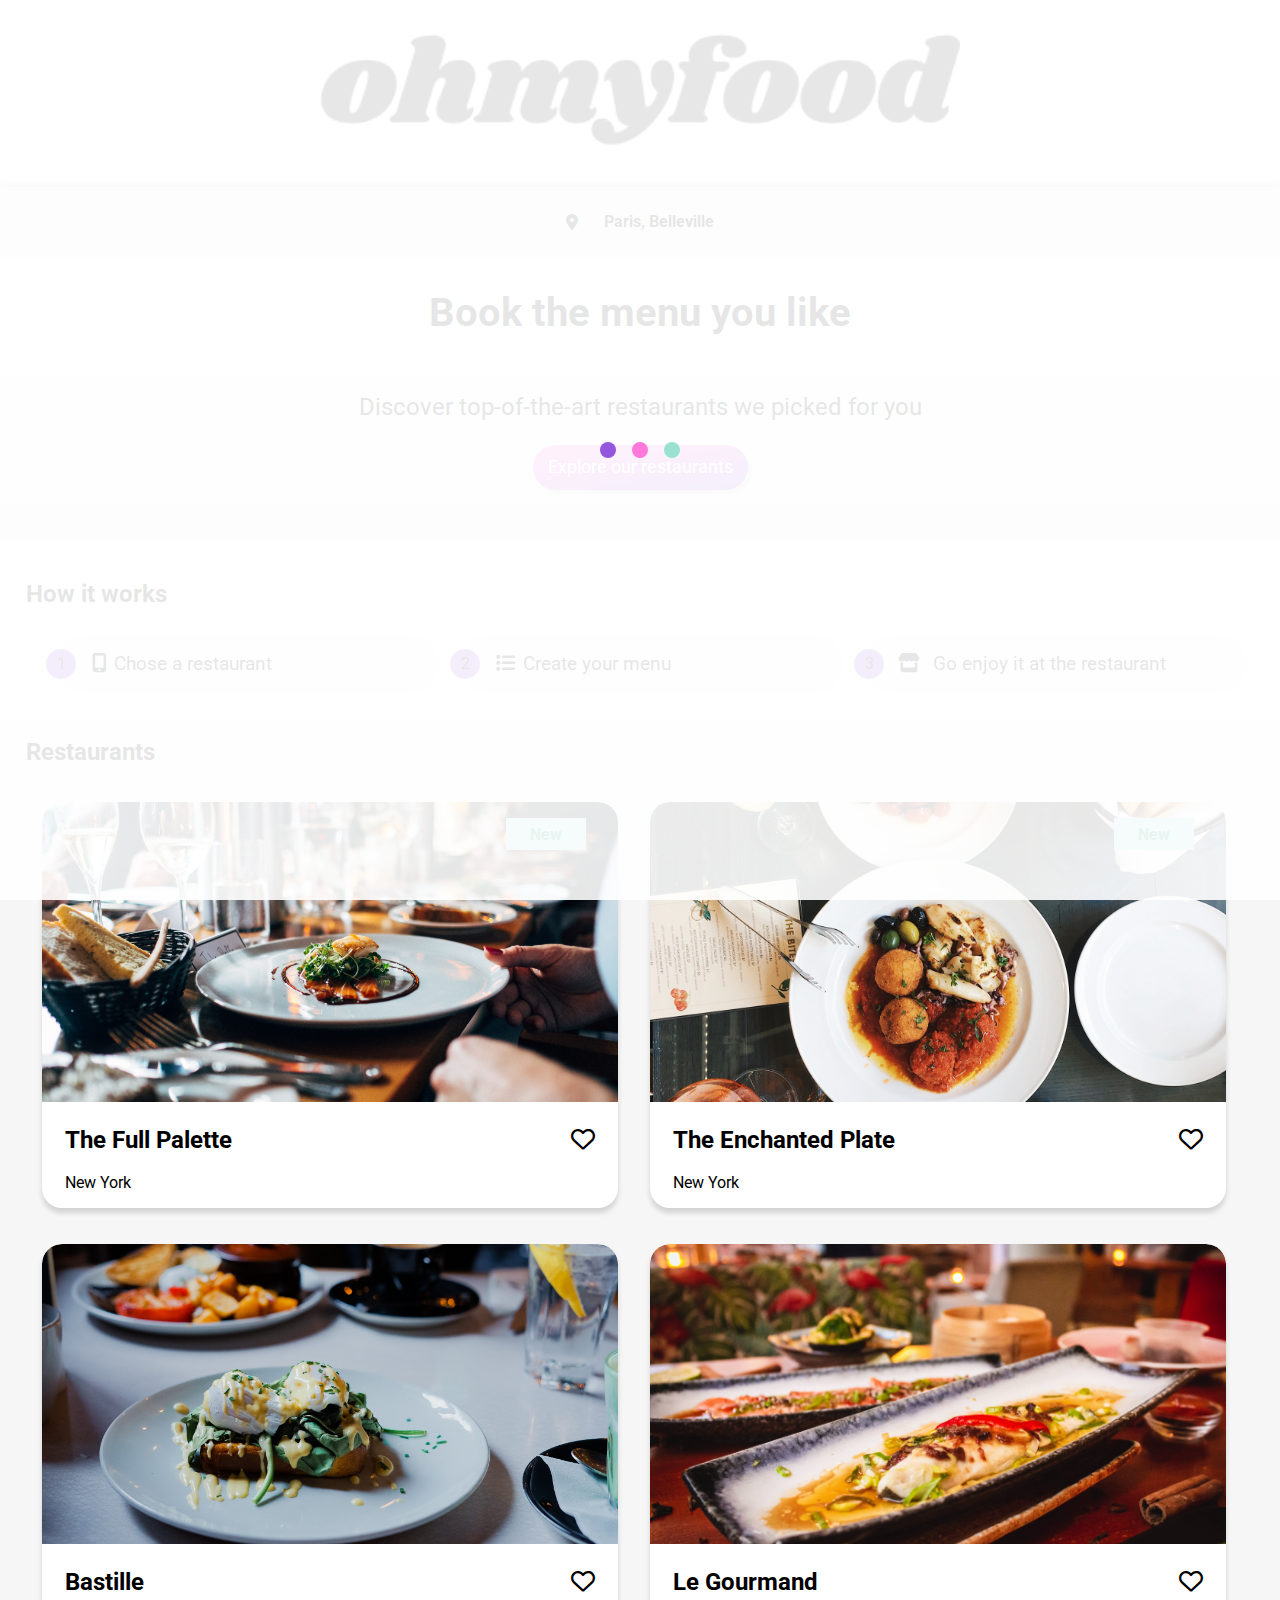
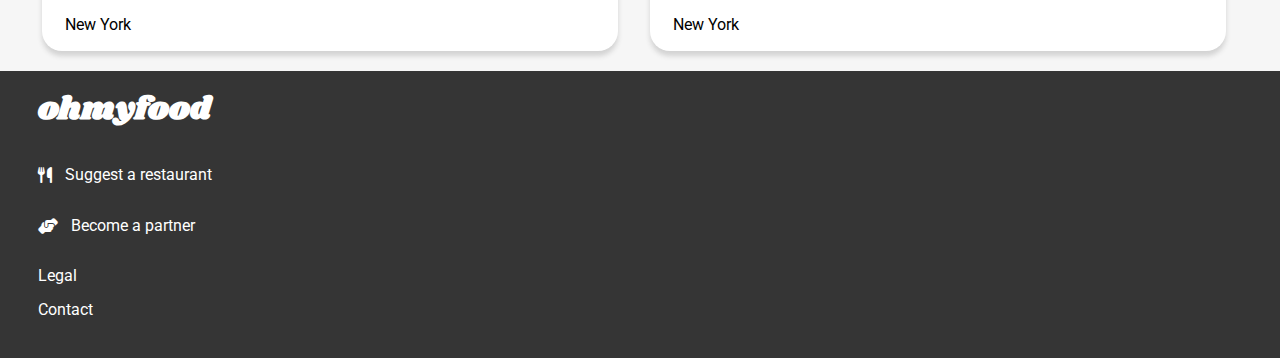
==== commit a8cf0515: "website main page loader added 1.09" ====
--- a/index.html
+++ b/index.html
@@ -24,170 +24,184 @@
 </head>
 
 <body>
-    <header>
-        <div id="header-index">
-            <h1>
-                <a href="/index.html"><img class="site-logo" src="assests/logo/ohmyfood.png" alt="Ohmyfood logo"></a>
-            </h1>
+    <!--ohmyfood website loading page-->
+    <div id="loader">
+        <div class="loader__itemContainer">
+            <div class="loader__item loader__item--1"></div>
+            <div class="loader__item loader__item--2"></div>
+            <div class="loader__item loader__item--3"></div>
         </div>
-    </header>
-
-    <!--- main with location, presentation,steps and restaurants section-->
-    <main id="main-section">
-        <!--website location-->
-        <section id="website-location">
-            <i class="fa-solid fa-location-dot"></i>
-            <p class="website-location">Paris, Belleville</p>
-        </section>
-
-        <!--Description of website and help to order-->
-        <div id="description-website">
-            <h2 class="description">Book the menu you like</h2>
-            <p class="quality-of-website">Discover top-of-the-art restaurants we picked for you</p>
-            <button class="explore-btn">
-                Explore our restaurants
-            </button>
-        </div>
-        <!--how this website works-->
-        <section id="website-methodology">
-            <h2 class="methodology-title">How it works</h2>
-            <div class="selection">
-                <div class="selection-box">
-                    <div class="selection-box__number">
-                        <p>1</p>
+    </div>
+
+    <!-- Your website content goes here -->
+   
+        <!-- website content -->
+        <header>
+            <div id="header-index">
+                <h1>
+                    <a href="./index.html"><img class="site-logo" src="assests/logo/ohmyfood.png"
+                            alt="Ohmyfood logo"></a>
+                </h1>
+            </div>
+        </header>
+
+
+        <!--- main with location, presentation,steps and restaurants section-->
+        <main id="main-section">
+            <!--website location-->
+            <section id="website-location">
+                <i class="fa-solid fa-location-dot"></i>
+                <p class="website-location">Paris, Belleville</p>
+            </section>
+
+            <!--Description of website and help to order-->
+            <div id="description-website">
+                <h2 class="description">Book the menu you like</h2>
+                <p class="quality-of-website">Discover top-of-the-art restaurants we picked for you</p>
+                <button class="explore-btn">
+                    Explore our restaurants
+                </button>
+            </div>
+            <!--how this website works-->
+            <section id="website-methodology">
+                <h2 class="methodology-title">How it works</h2>
+                <div class="selection">
+                    <div class="selection-box">
+                        <div class="selection-box__number">
+                            <p>1</p>
+                        </div>
+                        <div class="selection-box__detail">
+                            <i class="fa-sharp fa-solid fa-mobile-screen-button"></i>
+                            <p>Chose a restaurant</p>
+                        </div>
                     </div>
-                    <div class="selection-box__detail">
-                        <i class="fa-sharp fa-solid fa-mobile-screen-button"></i>
-                        <p>Chose a restaurant</p>
+                    <div class="selection-box">
+                        <div class="selection-box__number">
+                            <p>2</p>
+                        </div>
+                        <div class="selection-box__detail">
+                            <i class=" fas fa-duotone fa-list"></i>
+                            <p>Create your menu</p>
+                        </div>
+                    </div>
+                    <div class="selection-box">
+                        <div class="selection-box__number">
+                            <p>3</p>
+                        </div>
+                        <div class="selection-box__detail">
+                            <i class="fa-sharp fas fa-store"></i>
+                            <p>Go enjoy it at the restaurant</p>
+                        </div>
                     </div>
                 </div>
-                <div class="selection-box">
-                    <div class="selection-box__number">
-                        <p>2</p>
-                    </div>
-                    <div class="selection-box__detail">
-                        <i class=" fas fa-duotone fa-list"></i>
-                        <p>Create your menu</p>
-                    </div>
+            </section>
+
+            <!-- section for restaurants-->
+            <section id="section-restaurants">
+                <h2 class="section-restaurants__title">Restaurants</h2>
+                <div class="section-restaurants--cards">
+                    <article class="section-restaurants__card">
+                        <a class="section-restaurants__link" href="./restaurants/the-full-palette.html">
+                            <div class="section-restaurants__new-and__img">
+                                <div class="section-restaurants__new">
+                                    <p>New</p>
+                                </div>
+                                <img class="section-restaurants__card__img"
+                                    src="./assests/restaurants/jay-wennington-N_Y88TWmGwA-unsplash.jpg"
+                                    alt="The Full Palette">
+                            </div>
+                        </a>
+                        <div class="section-restaurants__details">
+                            <a class="section-restaurants__link_details" href="./restaurants/the-full-palette.html">
+                                <h2>The Full Palette</h2>
+                                <p>New York</p>
+                            </a>
+                            <div class="section-restaurants__details__heart">
+                                <i class="far fa-heart"></i>
+                                <i class="fas fa-heart"></i>
+                            </div>
+                        </div>
+                    </article>
+                    <article class="section-restaurants__card">
+                        <a class="section-restaurants__link" href="./restaurants/the-enchanted-plate.html">
+                            <div class="section-restaurants__new-and__img">
+                                <div class="section-restaurants__new">
+                                    <p>New</p>
+                                </div>
+                                <img class="section-restaurants__card__img"
+                                    src="./assests/restaurants/stil-u2Lp8tXIcjw-unsplash.jpg" alt="The Enchanted Plate">
+                            </div>
+                        </a>
+                        <div class="section-restaurants__details">
+                            <a class="section-restaurants__link" href="./restaurants/the-enchanted-plate.html">
+                                <h2>The Enchanted Plate</h2>
+                                <p>New York</p>
+                            </a>
+                            <div class="section-restaurants__details__heart">
+                                <i class="far fa-heart"></i>
+                                <i class="fas fa-heart"></i>
+                            </div>
+                        </div>
+                        </a>
+                    </article>
+                    <article class="section-restaurants__card">
+                        <a class="section-restaurants__link" href="./restaurants/bastille.html">
+                            <div class="section-restaurants__new-and__img">
+                                <img class="section-restaurants__card__img"
+                                    src="./assests/restaurants/toa-heftiba-DQKerTsQwi0-unsplash.jpg" alt="Bastille">
+                            </div>
+                        </a>
+                        <div class="section-restaurants__details">
+                            <a class="section-restaurants__link" href="./restaurants/bastille.html">
+                                <h2>Bastille</h2>
+                                <p>New York</p>
+                            </a>
+                            <div class="section-restaurants__details__heart">
+                                <i class="far fa-heart"></i>
+                                <i class="fas fa-heart"></i>
+                            </div>
+                        </div>
+                        </a>
+                    </article>
+                    <article class="section-restaurants__card">
+                        <a class="section-restaurants__link" href="./restaurants/le-gourmand.html">
+                            <div class="section-restaurants__new-and__img">
+                                <img class="section-restaurants__card__img"
+                                    src="./assests/restaurants/louis-hansel-shotsoflouis-qNBGVyOCY8Q-unsplash.jpg"
+                                    alt="Le Gourmand">
+                            </div>
+                        </a>
+                        <div class="section-restaurants__details">
+                            <a class="section-restaurants__link" href="./restaurants/le-gourmand.html">
+                                <h2>Le Gourmand</h2>
+                                <p>New York</p>
+                            </a>
+                            <div class="section-restaurants__details__heart">
+                                <i class="far fa-heart"></i>
+                                <i class="fas fa-heart"></i>
+                            </div>
+                        </div>
+                        </a>
+                    </article>
                 </div>
-                <div class="selection-box">
-                    <div class="selection-box__number">
-                        <p>3</p>
-                    </div>
-                    <div class="selection-box__detail">
-                        <i class="fa-sharp fas fa-store"></i>
-                        <p>Go enjoy it at the restaurant</p>
-                    </div>
-                </div>
-            </div>
-        </section>
-
-        <!-- section for restaurants-->
-        <section id="section-restaurants">
-            <h2 class="section-restaurants__title">Restaurants</h2>
-            <div class="section-restaurants--cards">
-                <article class="section-restaurants__card">
-                    <a class="section-restaurants__link" href="/restaurants/the-full-palette.html">
-                        <div class="section-restaurants__new-and__img">
-                            <div class="section-restaurants__new">
-                                <p>New</p>
-                            </div>
-                            <img class="section-restaurants__card__img"
-                                src="/assests/restaurants/jay-wennington-N_Y88TWmGwA-unsplash.jpg"
-                                alt="The Full Palette">
-                        </div>
-                    </a>
-                    <div class="section-restaurants__details">
-                        <a class="section-restaurants__link_details" href="/restaurants/the-full-palette.html">
-                            <h2>The Full Palette</h2>
-                            <p>New York</p>
-                        </a>
-                        <div class="section-restaurants__details__heart">
-                            <i class="far fa-heart"></i>
-                            <i class="fas fa-heart"></i>
-                        </div>
-                    </div>
-                </article>
-                <article class="section-restaurants__card">
-                    <a class="section-restaurants__link" href="/restaurants/the-enchanted-plate.html">
-                        <div class="section-restaurants__new-and__img">
-                            <div class="section-restaurants__new">
-                                <p>New</p>
-                            </div>
-                            <img class="section-restaurants__card__img"
-                                src="/assests/restaurants/stil-u2Lp8tXIcjw-unsplash.jpg" alt="The Enchanted Plate">
-                        </div>
-                    </a>
-                    <div class="section-restaurants__details">
-                        <a class="section-restaurants__link" href="/restaurants/the-enchanted-plate.html">
-                            <h2>The Enchanted Plate</h2>
-                            <p>New York</p>
-                        </a>
-                        <div class="section-restaurants__details__heart">
-                            <i class="far fa-heart"></i>
-                            <i class="fas fa-heart"></i>
-                        </div>
-                    </div>
-                    </a>
-                </article>
-                <article class="section-restaurants__card">
-                    <a class="section-restaurants__link" href="/restaurants/bastille.html">
-                        <div class="section-restaurants__new-and__img">
-                            <img class="section-restaurants__card__img"
-                                src="/assests/restaurants/toa-heftiba-DQKerTsQwi0-unsplash.jpg" alt="Bastille">
-                        </div>
-                    </a>
-                    <div class="section-restaurants__details">
-                        <a class="section-restaurants__link" href="/restaurants/bastille.html">
-                            <h2>Bastille</h2>
-                            <p>New York</p>
-                        </a>
-                        <div class="section-restaurants__details__heart">
-                            <i class="far fa-heart"></i>
-                            <i class="fas fa-heart"></i>
-                        </div>
-                    </div>
-                    </a>
-                </article>
-                <article class="section-restaurants__card">
-                    <a class="section-restaurants__link" href="/restaurants/le-gourmand.html">
-                        <div class="section-restaurants__new-and__img">
-                            <img class="section-restaurants__card__img"
-                                src="/assests/restaurants/louis-hansel-shotsoflouis-qNBGVyOCY8Q-unsplash.jpg"
-                                alt="Le Gourmand">
-                        </div>
-                    </a>
-                    <div class="section-restaurants__details">
-                        <a class="section-restaurants__link" href="/restaurants/le-gourmand.html">
-                            <h2>Le Gourmand</h2>
-                            <p>New York</p>
-                        </a>
-                        <div class="section-restaurants__details__heart">
-                            <i class="far fa-heart"></i>
-                            <i class="fas fa-heart"></i>
-                        </div>
-                    </div>
-                    </a>
-                </article>
-            </div>
-        </section>
-
-    </main>
-
-    <!--footer of the ohmyfood website-->
-    <footer id="footer__ohmyfood">
-        <h1 class="footer-logo">ohmyfood</h1>
-        <div class="footer-info">
-            <i class="fa-solid fa-utensils"></i>
-            <p>Suggest a restaurant</p>
-        </div>
-        <div class="footer-info">
-            <i class="fa-solid fa-handshake-angle"></i>
-            <p>Become a partner</p>
-        </div>
-        <p class="footer_legal">Legal</p>
-        <a class="contact_address" href="/restaurants/contact.html">Contact</a>
-    </footer>
+            </section>
+
+        </main>
+
+        <!--footer of the ohmyfood website-->
+        <footer id="footer__ohmyfood">
+            <h1 class="footer-logo">ohmyfood</h1>
+            <div class="footer-info">
+                <i class="fa-solid fa-utensils"></i>
+                <p>Suggest a restaurant</p>
+            </div>
+            <div class="footer-info">
+                <i class="fa-solid fa-handshake-angle"></i>
+                <p>Become a partner</p>
+            </div>
+            <p class="footer_legal">Legal</p>
+            <a class="contact_address" href="./restaurants/contact.html">Contact</a>
+        </footer>
 </body>
 
 </html>--- a/css/styles.css
+++ b/css/styles.css
@@ -1,17 +1,100 @@
+/* styling for loader of main page */
+#loader {
+  position: fixed;
+  height: 100%;
+  width: 100%;
+  left: 0;
+  top: 0;
+  background-color: hsla(0, 0%, 100%, 0.9);
+  animation: loader 0.01s;
+  animation-delay: 1.75s;
+  animation-fill-mode: forwards;
+  z-index: 10000;
+  display: flex;
+  align-items: center;
+  justify-content: center;
+}
+#loader .loader__itemContainer {
+  display: flex;
+  width: 5rem;
+  justify-content: space-between;
+}
+#loader .loader__itemContainer .loader__item--1 {
+  background-color: #9356dc;
+}
+#loader .loader__itemContainer .loader__item--2 {
+  background-color: #ff79da;
+  animation-delay: 0.25s;
+}
+#loader .loader__itemContainer .loader__item--3 {
+  background-color: #99e2d0;
+  animation-delay: 0.5s;
+}
+#loader .loader__itemContainer .loader__item {
+  height: 1rem;
+  width: 1rem;
+  border-radius: 1rem;
+  animation: jump 1s;
+  animation-iteration-count: 1;
+}
+
+@keyframes loader {
+  100% {
+    opacity: 0;
+    z-index: -10;
+  }
+}
+@keyframes jump {
+  0% {
+    transform: translateY(0);
+  }
+  25% {
+    transform: translateY(0.5rem);
+  }
+  75% {
+    transform: translateY(-0.5rem);
+  }
+  100% {
+    transform: translateY(0);
+  }
+}
+header,
+main,
+footer {
+  animation-name: opacity;
+  animation-duration: 2500ms;
+  animation-iteration-count: 1;
+  animation-fill-mode: forwards;
+  animation-delay: 0s;
+  animation-timing-function: cubic-bezier(1, -0.25, 0.93, 0.59);
+}
+
+@keyframes opacity {
+  0% {
+    opacity: 0;
+  }
+  100% {
+    opacity: 1;
+  }
+}
 /* main with location, presentation,steps and restaurants section */
 /* styling for computer screen which has screen resolution minimun 998px*/
 @media only screen and (min-width: 998px) {
   body {
     overflow-x: hidden;
     width: 100%;
-    /* styling for ohmyfood website main page logo for mobile version */
-  }
-  body #header-index h1 {
+    scroll-behavior: smooth;
+    /*styling for ohmyfood website loading*/
+    /* styling for ohmyfood website main page logo for computer version */
+  }
+  body #header-index {
     text-align: center;
     padding: 1% 0;
-  }
-  body #header-index h1 .site-logo {
+    z-index: 1000;
+  }
+  body #header-index .site-logo {
     width: 50vw;
+    z-index: 1000;
   }
   body #main-section {
     display: flex;
@@ -221,14 +304,501 @@
     display: block;
     color: #9356dc;
   }
-  /* styling for restaurants website page*/
-  /* styling for header-restaurants*/
+}
+/* styling for restaurants website page*/
+/* styling for header-restaurants*/
+body {
+  overflow-x: hidden;
+  /*styling footer for ohmyfood website*/
+}
+body #header-restaurants {
+  width: 100% !important;
+  padding: 40px;
+}
+body #header-restaurants .header-restaurants__link {
+  display: flex;
+  align-items: center;
+  text-align: center;
+  text-decoration: none;
+  color: black !important;
+}
+body #header-restaurants .header-restaurants__link .header-restaurants__link_logo {
+  font-family: Shrikhand;
+  position: absolute;
+  left: 40%;
+  transform: translate(-20%, 0%);
+}
+body #restaurant-main-section {
+  display: flex;
+  flex-direction: column;
+  flex-wrap: wrap;
+  width: 100%;
+}
+body #restaurant-main-section .restaurant-main-section__img {
+  -o-object-fit: cover;
+     object-fit: cover;
+  width: 100%;
+  height: 40%;
+}
+body #restaurant-main-section .restaurant-main-section__box__important {
+  display: flex;
+  flex-direction: column;
+  flex-wrap: wrap;
+  width: 100%;
+}
+body #restaurant-main-section .restaurant-main-section__box__important .restaurant-main-section__box__title {
+  flex-wrap: wrap;
+  width: 100%;
+  justify-content: space-between;
+  box-sizing: border-box;
+  border-top-left-radius: 100px;
+  border-top-right-radius: 100px;
+  background: linear-gradient(white, #eaeaea);
+  margin-top: -200px;
+  /* stlying for order btn for computer version*/
+}
+body #restaurant-main-section .restaurant-main-section__box__important .restaurant-main-section__box__title .restaurant__name_heart {
+  display: flex;
+  align-items: center;
+  text-align: center;
+  justify-content: space-between;
+  padding: 2% 5%;
+  font-family: Shrikhand;
+  font-size: larger;
+}
+body #restaurant-main-section .restaurant-main-section__box__important .restaurant-main-section__box__title .restaurant__name_heart .far {
+  font-size: x-large;
+}
+body #restaurant-main-section .restaurant-main-section__box__important .restaurant-main-section__box__title .restaurant--food--section {
+  display: flex;
+  flex-direction: row;
+  width: 100%;
+  font-family: Roboto;
+  flex-wrap: wrap;
+  padding-left: 2%;
+  padding-bottom: 20px;
+}
+body #restaurant-main-section .restaurant-main-section__box__important .restaurant-main-section__box__title .restaurant--food--section .restaurant--courses--section {
+  display: flex;
+  flex-direction: column;
+  width: 30%;
+  margin: 10px;
+}
+body #restaurant-main-section .restaurant-main-section__box__important .restaurant-main-section__box__title .restaurant--food--section .restaurant--courses--section .restaurant--dish {
+  margin: 3%;
+  font-size: large;
+}
+body #restaurant-main-section .restaurant-main-section__box__important .restaurant-main-section__box__title .restaurant--food--section .restaurant--courses--section .restaurant--dish .underline--h3 {
+  width: 50px;
+  height: 3px;
+  background-color: #99e2d0;
+  margin-top: -20px;
+  padding: 0;
+  margin-left: 0;
+}
+body #restaurant-main-section .restaurant-main-section__box__important .restaurant-main-section__box__title .restaurant--food--section .restaurant--courses--section .dish__menu__card {
+  white-space: nowrap;
+  display: flex;
+  flex-direction: row;
+  box-sizing: border-box;
+  border-radius: 20px;
+  box-shadow: 0px 5px 5px #D3D3D3;
+  background: white;
+  height: auto;
+  margin: 3%;
+  cursor: pointer;
+  text-overflow: ellipsis;
+  overflow: hidden;
+  animation-name: slideFromTop;
+  animation-duration: 2.5s;
+  animation-fill-mode: backwards;
+}
+body #restaurant-main-section .restaurant-main-section__box__important .restaurant-main-section__box__title .restaurant--food--section .restaurant--courses--section .dish__menu__card:hover .card__check {
+  background-color: #99e2d0;
+}
+body #restaurant-main-section .restaurant-main-section__box__important .restaurant-main-section__box__title .restaurant--food--section .restaurant--courses--section .dish__menu__card:hover .order__details .dish__price {
+  transform: translateX(-200%);
+}
+body #restaurant-main-section .restaurant-main-section__box__important .restaurant-main-section__box__title .restaurant--food--section .restaurant--courses--section .dish__menu__card:hover .card__check .fas.fa-check-circle {
+  animation: rotateIcon 0.2s linear 1;
+}
+body #restaurant-main-section .restaurant-main-section__box__important .restaurant-main-section__box__title .restaurant--food--section .restaurant--courses--section .dish__menu__card .order__details {
+  display: flex;
+  flex-direction: column;
+  padding: 0 4%;
+  width: 100%;
+}
+body #restaurant-main-section .restaurant-main-section__box__important .restaurant-main-section__box__title .restaurant--food--section .restaurant--courses--section .dish__menu__card .order__details .restaurant__menu__dish {
+  padding: 0 2%;
+}
+body #restaurant-main-section .restaurant-main-section__box__important .restaurant-main-section__box__title .restaurant--food--section .restaurant--courses--section .dish__menu__card .order__details .restaurant__menu__ingridents {
+  display: flex;
+  flex-direction: row;
+  align-items: center;
+  justify-content: space-between;
+  padding: 0 2%;
+}
+body #restaurant-main-section .restaurant-main-section__box__important .restaurant-main-section__box__title .restaurant--food--section .restaurant--courses--section .dish__menu__card .order__details .dish__price {
+  margin-right: -70px;
+  transition: transform 200ms;
+  font-weight: bold;
+}
+body #restaurant-main-section .restaurant-main-section__box__important .restaurant-main-section__box__title .restaurant--food--section .restaurant--courses--section .dish__menu__card .card__check {
+  display: flex;
+  align-items: center;
+  justify-content: center;
+  background-color: transparent;
+  transition: background-color 200ms;
+  font-size: x-large;
+}
+body #restaurant-main-section .restaurant-main-section__box__important .restaurant-main-section__box__title .restaurant--food--section .restaurant--courses--section .dish__menu__card .card__check .fas.fa-check-circle {
+  color: white;
+  width: 70px;
+  text-align: center;
+  align-items: center;
+}
+body #restaurant-main-section .restaurant-main-section__box__important .restaurant-main-section__box__title .order__btn__section {
+  display: flex;
+  justify-content: center;
+  text-align: center;
+  align-items: center;
+  width: 100%;
+  align-items: center;
+  padding-bottom: 50px;
+}
+body #restaurant-main-section .restaurant-main-section__box__important .restaurant-main-section__box__title .order__btn__section .explore-btn {
+  display: flex;
+  justify-content: center;
+  text-align: center;
+  align-items: center;
+  height: 45px;
+  color: white;
+  border-radius: 50px;
+  box-shadow: 4px 4px 2px #D3D3D3;
+  width: 150px;
+  max-width: 500px;
+  cursor: pointer;
+  transition: 250ms;
+  background: linear-gradient(170deg, #ff79da, #9356dc);
+  border: none;
+  font-size: large;
+  padding: 15px;
+}
+body #footer__ohmyfood {
+  display: flex;
+  flex-direction: column;
+  font-family: Roboto;
+  width: 100%;
+  color: white;
+  background-color: #353535;
+  padding-bottom: 3%;
+}
+body #footer__ohmyfood .footer-logo {
+  font-family: Shrikhand;
+  font-size: xx-large;
+  padding-left: 3%;
+}
+body #footer__ohmyfood .footer-info {
+  display: flex;
+  flex-direction: row;
+  align-items: center;
+  text-align: center;
+  gap: 1%;
+  padding-left: 3%;
+}
+body #footer__ohmyfood .contact_address {
+  text-decoration: none;
+  color: white;
+  padding-left: 3%;
+}
+body #footer__ohmyfood .footer_legal {
+  padding-left: 3%;
+}
+
+@keyframes slideFromTop {
+  0% {
+    transform: translateY(10%);
+    opacity: 0;
+  }
+  100% {
+    transform: translateY(0);
+    opacity: 1;
+  }
+}
+@keyframes rotateIcon {
+  0% {
+    transform: rotate(-45deg);
+  }
+  100% {
+    transform: rotate(0deg);
+  }
+}
+/* styling for tablet screen which has screen resolution minimun 768px and maximum 998px */
+/* styling for mobile screen which has screen resolution maximum 768px */
+/* styling for homyfood main page */
+@media only screen and (max-width: 768px) {
+  body {
+    overflow-x: hidden;
+    width: 100%;
+    /* styling for ohmyfood website main page logo for mobile version */
+  }
+  body #header-index h1 {
+    text-align: center;
+  }
+  body #header-index h1 .site-logo {
+    width: 60vw;
+  }
+  body #main-section {
+    display: flex;
+    flex-direction: column;
+    flex-wrap: wrap;
+    width: 100%;
+    /* location of ohmyfood */
+    /* styling for description of ohmyfood main page for mobile version */
+    /* styling for how this website works */
+  }
+  body #main-section #website-location {
+    display: flex;
+    width: 100%;
+    background-color: #eaeaea;
+    height: 70px;
+    justify-content: center;
+    align-items: center;
+    font-family: Roboto;
+    box-sizing: border-box;
+    box-shadow: 0px -5px 5px #D3D3D3;
+    gap: 2%;
+    font-weight: bold;
+  }
+  body #main-section #description-website {
+    display: flex;
+    flex-direction: column;
+    width: 100%;
+    background: linear-gradient(white, #eaeaea);
+    font-family: Roboto;
+    justify-content: center;
+    align-items: center;
+    padding-bottom: 4%;
+    /* styling for quality of website for mobile version */
+  }
+  body #main-section #description-website .description {
+    font-size: 5vw;
+    align-items: center;
+    text-align: center;
+  }
+  body #main-section #description-website .quality-of-website {
+    align-items: center;
+    width: 70%;
+    text-align: center;
+    font-size: 4vw;
+  }
+  body #main-section #description-website .explore-btn {
+    display: flex;
+    justify-content: center;
+    text-align: center;
+    align-items: center;
+    height: 45px;
+    color: white;
+    border-radius: 50px;
+    box-shadow: 4px 4px 2px #D3D3D3;
+    max-width: 250px;
+    cursor: pointer;
+    transition: 250ms;
+    background: linear-gradient(170deg, #ff79da, #9356dc);
+    border: none;
+    font-size: large;
+    padding: 15px;
+  }
+  body #main-section #website-methodology {
+    display: flex;
+    flex-direction: column;
+    flex-wrap: wrap;
+    font-family: Roboto;
+    width: 100%;
+    padding-bottom: 5%;
+  }
+  body #main-section #website-methodology .methodology-title {
+    padding-left: 3%;
+  }
+  body #main-section #website-methodology .selection {
+    display: flex;
+    width: 100% !important;
+    flex-direction: column;
+    flex-wrap: nowrap;
+    white-space: nowrap;
+    gap: 3vw;
+    transition: 250ms;
+  }
+  body #main-section #website-methodology .selection .selection-box {
+    display: flex;
+    width: 100%;
+    flex-direction: row;
+    align-items: center;
+    white-space: nowrap;
+    text-align: center;
+    box-sizing: border-box;
+    background: #f6f6f6;
+    width: -moz-fit-content !important;
+    width: fit-content !important;
+    margin: 0 5%;
+    border-radius: 50px !important;
+    padding: 0 30px !important;
+    cursor: pointer;
+  }
+  body #main-section #website-methodology .selection .selection-box .selection-box__number {
+    box-sizing: border-box;
+    border-radius: 50%;
+    background: #9356dc;
+    width: 7vw !important;
+    height: 7vw !important;
+    display: flex;
+    justify-content: center;
+    align-items: center;
+    margin-left: -40px;
+  }
+  body #main-section #website-methodology .selection .selection-box .selection-box__detail {
+    display: flex;
+    flex-direction: row;
+    justify-content: center;
+    align-items: center;
+    text-align: center;
+    gap: 5px;
+    font-size: 4vw;
+    padding-left: 3vw;
+  }
+  /* styling for section for restaurants*/
+  #section-restaurants {
+    display: flex;
+    flex-direction: column;
+    flex-wrap: wrap;
+    background-color: #f6f6f6;
+    font-family: Roboto;
+    width: 100% !important;
+  }
+  #section-restaurants .section-restaurants__title {
+    padding-left: 5vw;
+  }
+  #section-restaurants .section-restaurants--cards {
+    display: flex;
+    flex-direction: column;
+    flex-wrap: wrap;
+    width: 100%;
+    height: 100%;
+  }
+  #section-restaurants .section-restaurants--cards .section-restaurants__card {
+    box-shadow: 0px 5px 5px #D3D3D3;
+    margin: 1rem;
+    border-radius: 20px !important;
+    background-color: white;
+    max-width: 95% !important;
+    height: 50% !important;
+    overflow: hidden;
+    margin-bottom: 20px !important;
+    flex: 100% !important;
+  }
+  #section-restaurants .section-restaurants--cards .section-restaurants__card .section-restaurants__link {
+    text-decoration: none;
+    color: black;
+  }
+  #section-restaurants .section-restaurants--cards .section-restaurants__card .section-restaurants__link .section-restaurants__new-and__img {
+    position: relative;
+    width: 100% !important;
+    max-height: 40%;
+    max-width: 100%;
+  }
+  #section-restaurants .section-restaurants--cards .section-restaurants__card .section-restaurants__link .section-restaurants__new-and__img .section-restaurants__new {
+    background-color: #99e2d0;
+    color: #1a8a68;
+    display: block;
+    text-align: center;
+    position: absolute;
+    width: 80px !important;
+    height: 2em !important;
+    line-height: 0.1em;
+    font-weight: bold;
+    right: 2em !important;
+    top: 1em !important;
+    white-space: nowrap;
+    z-index: 1;
+    font-weight: bold;
+  }
+  #section-restaurants .section-restaurants--cards .section-restaurants__card .section-restaurants__link .section-restaurants__new-and__img .section-restaurants__card__img {
+    width: 100% !important;
+    height: 200px;
+    -o-object-fit: cover;
+       object-fit: cover;
+    border-top-left-radius: 20px;
+    border-top-right-radius: 20px;
+  }
+  #section-restaurants .section-restaurants--cards .section-restaurants__card .section-restaurants__details {
+    display: flex;
+    flex-direction: row;
+    justify-content: space-between;
+    padding: 0 4%;
+  }
+  #section-restaurants .section-restaurants--cards .section-restaurants__card .section-restaurants__details .section-restaurants__link_details {
+    text-decoration: none;
+    color: black;
+  }
+  #section-restaurants .section-restaurants--cards .section-restaurants__card .section-restaurants__details .section-restaurants__details__heart {
+    font-size: x-large;
+    height: 20px !important;
+    display: flex;
+    margin-top: 20px;
+    cursor: pointer;
+  }
+  #section-restaurants .section-restaurants--cards .section-restaurants__card .section-restaurants__details .section-restaurants__details__heart i {
+    display: block;
+  }
+  #section-restaurants .section-restaurants--cards .section-restaurants__card .section-restaurants__details .section-restaurants__details__heart i.fas {
+    display: none;
+  }
+  #section-restaurants .section-restaurants--cards .section-restaurants__card .section-restaurants__details .section-restaurants__details__heart:hover i.far {
+    display: none;
+  }
+  #section-restaurants .section-restaurants--cards .section-restaurants__card .section-restaurants__details .section-restaurants__details__heart:hover i.fas {
+    display: block;
+    color: #9356dc;
+  }
+  /*styling footer for ohmyfood website*/
+  #footer__ohmyfood {
+    display: flex;
+    flex-direction: column;
+    font-family: Roboto;
+    width: 100%;
+    color: white;
+    background-color: #353535;
+    padding-bottom: 3%;
+  }
+  #footer__ohmyfood .footer-logo {
+    font-family: Shrikhand;
+    font-size: xx-large;
+    padding-left: 3%;
+  }
+  #footer__ohmyfood .footer-info {
+    display: flex;
+    flex-direction: row;
+    align-items: center;
+    text-align: center;
+    gap: 1%;
+    padding-left: 3%;
+  }
+  #footer__ohmyfood .contact_address {
+    text-decoration: none;
+    color: white;
+    padding-left: 3%;
+  }
+  #footer__ohmyfood .footer_legal {
+    padding-left: 3%;
+  }
+  /* styling for restaurants web page for mobile version */
   body {
     overflow-x: hidden;
   }
   body #header-restaurants {
     width: 100% !important;
     padding: 40px;
+    margin-bottom: -20px;
   }
   body #header-restaurants .header-restaurants__link {
     display: flex;
@@ -239,9 +809,11 @@
   }
   body #header-restaurants .header-restaurants__link .header-restaurants__link_logo {
     font-family: Shrikhand;
+    font-size: 10vw;
+    height: auto !important;
     position: absolute;
-    left: 40%;
-    transform: translate(-20%, 0%);
+    left: 35%;
+    transform: translate(-15%, 0%);
   }
   body #restaurant-main-section {
     display: flex;
@@ -266,61 +838,55 @@
     width: 100%;
     justify-content: space-between;
     box-sizing: border-box;
-    border-top-left-radius: 100px;
-    border-top-right-radius: 100px;
+    border-top-left-radius: 15vw;
+    border-top-right-radius: 15vw;
     background: linear-gradient(white, #eaeaea);
-    margin-top: -200px;
-    /* stlying for order btn for computer version*/
+    margin-top: -12%;
   }
   body #restaurant-main-section .restaurant-main-section__box__important .restaurant-main-section__box__title .restaurant__name_heart {
     display: flex;
     align-items: center;
     text-align: center;
     justify-content: space-between;
-    padding: 2% 5%;
+    padding: 5% 7% 0% 7%;
     font-family: Shrikhand;
-    font-size: larger;
+    font-size: 3vw;
   }
   body #restaurant-main-section .restaurant-main-section__box__important .restaurant-main-section__box__title .restaurant__name_heart .far {
     font-size: x-large;
   }
   body #restaurant-main-section .restaurant-main-section__box__important .restaurant-main-section__box__title .restaurant--food--section {
     display: flex;
-    flex-direction: row;
+    flex-direction: column;
     width: 100%;
     font-family: Roboto;
     flex-wrap: wrap;
-    padding-left: 2%;
-    padding-bottom: 20px;
   }
   body #restaurant-main-section .restaurant-main-section__box__important .restaurant-main-section__box__title .restaurant--food--section .restaurant--courses--section {
-    display: flex;
-    flex-direction: column;
-    width: 30%;
+    width: auto;
     margin: 10px;
   }
   body #restaurant-main-section .restaurant-main-section__box__important .restaurant-main-section__box__title .restaurant--food--section .restaurant--courses--section .restaurant--dish {
     margin: 3%;
-    font-size: large;
+    font-size: 4vw;
   }
   body #restaurant-main-section .restaurant-main-section__box__important .restaurant-main-section__box__title .restaurant--food--section .restaurant--courses--section .restaurant--dish .underline--h3 {
-    width: 50px;
-    height: 3px;
+    width: 12vw;
+    height: 0.7vw;
     background-color: #99e2d0;
-    margin-top: -20px;
+    margin-top: -5vw;
     padding: 0;
     margin-left: 0;
   }
   body #restaurant-main-section .restaurant-main-section__box__important .restaurant-main-section__box__title .restaurant--food--section .restaurant--courses--section .dish__menu__card {
     white-space: nowrap;
     display: flex;
-    flex-direction: row;
     box-sizing: border-box;
     border-radius: 20px;
     box-shadow: 0px 5px 5px #D3D3D3;
     background: white;
     height: auto;
-    margin: 3%;
+    margin: 2%;
     cursor: pointer;
     text-overflow: ellipsis;
     overflow: hidden;
@@ -335,26 +901,29 @@
     transform: translateX(-200%);
   }
   body #restaurant-main-section .restaurant-main-section__box__important .restaurant-main-section__box__title .restaurant--food--section .restaurant--courses--section .dish__menu__card:hover .card__check .fas.fa-check-circle {
-    animation: rotateIcon 0.2s linear 1;
+    animation: rotateIcon 1s linear 1;
   }
   body #restaurant-main-section .restaurant-main-section__box__important .restaurant-main-section__box__title .restaurant--food--section .restaurant--courses--section .dish__menu__card .order__details {
     display: flex;
     flex-direction: column;
-    padding: 0 4%;
-    width: 100%;
+    padding: 0 2%;
+    width: 100%;
+    font-size: 3.5vw;
   }
   body #restaurant-main-section .restaurant-main-section__box__important .restaurant-main-section__box__title .restaurant--food--section .restaurant--courses--section .dish__menu__card .order__details .restaurant__menu__dish {
-    padding: 0 2%;
+    padding: 0 1%;
   }
   body #restaurant-main-section .restaurant-main-section__box__important .restaurant-main-section__box__title .restaurant--food--section .restaurant--courses--section .dish__menu__card .order__details .restaurant__menu__ingridents {
     display: flex;
     flex-direction: row;
+    flex-wrap: wrap;
+    white-space: nowrap;
     align-items: center;
     justify-content: space-between;
-    padding: 0 2%;
+    font-size: 3.5vw;
   }
   body #restaurant-main-section .restaurant-main-section__box__important .restaurant-main-section__box__title .restaurant--food--section .restaurant--courses--section .dish__menu__card .order__details .dish__price {
-    margin-right: -70px;
+    margin-right: -10%;
     transition: transform 200ms;
     font-weight: bold;
   }
@@ -399,490 +968,4 @@
     font-size: large;
     padding: 15px;
   }
-  /*styling footer for ohmyfood website*/
-  #footer__ohmyfood {
-    display: flex;
-    flex-direction: column;
-    font-family: Roboto;
-    width: 100%;
-    color: white;
-    background-color: #353535;
-    padding-bottom: 3%;
-  }
-  #footer__ohmyfood .footer-logo {
-    font-family: Shrikhand;
-    font-size: xx-large;
-    padding-left: 3%;
-  }
-  #footer__ohmyfood .footer-info {
-    display: flex;
-    flex-direction: row;
-    align-items: center;
-    text-align: center;
-    gap: 1%;
-    padding-left: 3%;
-  }
-  #footer__ohmyfood .contact_address {
-    text-decoration: none;
-    color: white;
-    padding-left: 3%;
-  }
-  #footer__ohmyfood .footer_legal {
-    padding-left: 3%;
-  }
-}
-@keyframes slideFromTop {
-  0% {
-    transform: translateY(10%);
-    opacity: 0;
-  }
-  100% {
-    transform: translateY(0);
-    opacity: 1;
-  }
-}
-@keyframes rotateIcon {
-  0% {
-    transform: rotate(-45deg);
-  }
-  100% {
-    transform: rotate(0deg);
-  }
-}
-/* styling for tablet screen which has screen resolution minimun 768px and maximum 998px */
-/* styling for mobile screen which has screen resolution maximum 768px */
-/* styling for homyfood main page */
-@media only screen and (max-width: 768px) {
-  body {
-    overflow-x: hidden;
-    width: 100%;
-    /* styling for ohmyfood website main page logo for mobile version */
-  }
-  body #header-index h1 {
-    text-align: center;
-  }
-  body #header-index h1 .site-logo {
-    width: 60vw;
-  }
-  body #main-section {
-    display: flex;
-    flex-direction: column;
-    flex-wrap: wrap;
-    width: 100%;
-    /* location of ohmyfood */
-    /* styling for description of ohmyfood main page for mobile version */
-    /* styling for how this website works */
-  }
-  body #main-section #website-location {
-    display: flex;
-    width: 100%;
-    background-color: #eaeaea;
-    height: 70px;
-    justify-content: center;
-    align-items: center;
-    font-family: Roboto;
-    box-sizing: border-box;
-    box-shadow: 0px -5px 5px #D3D3D3;
-    gap: 2%;
-    font-weight: bold;
-  }
-  body #main-section #description-website {
-    display: flex;
-    flex-direction: column;
-    width: 100%;
-    background: linear-gradient(white, #eaeaea);
-    font-family: Roboto;
-    justify-content: center;
-    align-items: center;
-    padding-bottom: 4%;
-    /* styling for quality of website for mobile version */
-  }
-  body #main-section #description-website .description {
-    font-size: 5vw;
-    align-items: center;
-    text-align: center;
-  }
-  body #main-section #description-website .quality-of-website {
-    align-items: center;
-    width: 70%;
-    text-align: center;
-    font-size: 4vw;
-  }
-  body #main-section #description-website .explore-btn {
-    display: flex;
-    justify-content: center;
-    text-align: center;
-    align-items: center;
-    height: 45px;
-    color: white;
-    border-radius: 50px;
-    box-shadow: 4px 4px 2px #D3D3D3;
-    max-width: 250px;
-    cursor: pointer;
-    transition: 250ms;
-    background: linear-gradient(170deg, #ff79da, #9356dc);
-    border: none;
-    font-size: large;
-    padding: 15px;
-  }
-  body #main-section #website-methodology {
-    display: flex;
-    flex-direction: column;
-    flex-wrap: wrap;
-    font-family: Roboto;
-    width: 100%;
-    padding-bottom: 5%;
-  }
-  body #main-section #website-methodology .methodology-title {
-    padding-left: 3%;
-  }
-  body #main-section #website-methodology .selection {
-    display: flex;
-    width: 100% !important;
-    flex-direction: column;
-    flex-wrap: nowrap;
-    white-space: nowrap;
-    gap: 3vw;
-    transition: 250ms;
-  }
-  body #main-section #website-methodology .selection .selection-box {
-    display: flex;
-    width: 100%;
-    flex-direction: row;
-    align-items: center;
-    white-space: nowrap;
-    text-align: center;
-    box-sizing: border-box;
-    background: #f6f6f6;
-    width: -moz-fit-content !important;
-    width: fit-content !important;
-    margin: 0 5%;
-    border-radius: 50px !important;
-    padding: 0 30px !important;
-    font-size: vw;
-    cursor: pointer;
-  }
-  body #main-section #website-methodology .selection .selection-box .selection-box__number {
-    box-sizing: border-box;
-    border-radius: 50%;
-    background: #9356dc;
-    width: 7vw !important;
-    height: 7vw !important;
-    display: flex;
-    justify-content: center;
-    align-items: center;
-    margin-left: -40px;
-  }
-  body #main-section #website-methodology .selection .selection-box .selection-box__detail {
-    display: flex;
-    flex-direction: row;
-    justify-content: center;
-    align-items: center;
-    text-align: center;
-    gap: 5px;
-    font-size: 4vw;
-    padding-left: 3vw;
-  }
-  /* styling for section for restaurants*/
-  #section-restaurants {
-    display: flex;
-    flex-direction: column;
-    flex-wrap: wrap;
-    background-color: #f6f6f6;
-    font-family: Roboto;
-    width: 100% !important;
-  }
-  #section-restaurants .section-restaurants__title {
-    padding-left: 5vw;
-  }
-  #section-restaurants .section-restaurants--cards {
-    display: flex;
-    flex-direction: column;
-    flex-wrap: wrap;
-    width: 100%;
-    height: 100%;
-  }
-  #section-restaurants .section-restaurants--cards .section-restaurants__card {
-    box-shadow: 0px 5px 5px #D3D3D3;
-    margin: 1rem;
-    border-radius: 20px !important;
-    background-color: white;
-    max-width: 95% !important;
-    height: 50% !important;
-    overflow: hidden;
-    margin-bottom: 20px !important;
-    flex: 100% !important;
-  }
-  #section-restaurants .section-restaurants--cards .section-restaurants__card .section-restaurants__link {
-    text-decoration: none;
-    color: black;
-  }
-  #section-restaurants .section-restaurants--cards .section-restaurants__card .section-restaurants__link .section-restaurants__new-and__img {
-    position: relative;
-    width: 100% !important;
-    max-height: 40%;
-    max-width: 100%;
-  }
-  #section-restaurants .section-restaurants--cards .section-restaurants__card .section-restaurants__link .section-restaurants__new-and__img .section-restaurants__new {
-    background-color: #99e2d0;
-    color: #1a8a68;
-    display: block;
-    text-align: center;
-    position: absolute;
-    width: 80px !important;
-    height: 2em !important;
-    line-height: 0.1em;
-    font-weight: bold;
-    right: 2em !important;
-    top: 1em !important;
-    white-space: nowrap;
-    z-index: 1;
-    font-weight: bold;
-  }
-  #section-restaurants .section-restaurants--cards .section-restaurants__card .section-restaurants__link .section-restaurants__new-and__img .section-restaurants__card__img {
-    width: 100% !important;
-    height: 200px;
-    -o-object-fit: cover;
-       object-fit: cover;
-    border-top-left-radius: 20px;
-    border-top-right-radius: 20px;
-  }
-  #section-restaurants .section-restaurants--cards .section-restaurants__card .section-restaurants__details {
-    display: flex;
-    flex-direction: row;
-    justify-content: space-between;
-    padding: 0 4%;
-  }
-  #section-restaurants .section-restaurants--cards .section-restaurants__card .section-restaurants__details .section-restaurants__link_details {
-    text-decoration: none;
-    color: black;
-  }
-  #section-restaurants .section-restaurants--cards .section-restaurants__card .section-restaurants__details .section-restaurants__details__heart {
-    font-size: x-large;
-    height: 20px !important;
-    display: flex;
-    margin-top: 20px;
-    cursor: pointer;
-  }
-  #section-restaurants .section-restaurants--cards .section-restaurants__card .section-restaurants__details .section-restaurants__details__heart i {
-    display: block;
-  }
-  #section-restaurants .section-restaurants--cards .section-restaurants__card .section-restaurants__details .section-restaurants__details__heart i.fas {
-    display: none;
-  }
-  #section-restaurants .section-restaurants--cards .section-restaurants__card .section-restaurants__details .section-restaurants__details__heart:hover i.far {
-    display: none;
-  }
-  #section-restaurants .section-restaurants--cards .section-restaurants__card .section-restaurants__details .section-restaurants__details__heart:hover i.fas {
-    display: block;
-    color: #9356dc;
-  }
-  /*styling footer for ohmyfood website*/
-  #footer__ohmyfood {
-    display: flex;
-    flex-direction: column;
-    font-family: Roboto;
-    width: 100%;
-    color: white;
-    background-color: #353535;
-    padding-bottom: 3%;
-  }
-  #footer__ohmyfood .footer-logo {
-    font-family: Shrikhand;
-    font-size: xx-large;
-    padding-left: 3%;
-  }
-  #footer__ohmyfood .footer-info {
-    display: flex;
-    flex-direction: row;
-    align-items: center;
-    text-align: center;
-    gap: 1%;
-    padding-left: 3%;
-  }
-  #footer__ohmyfood .contact_address {
-    text-decoration: none;
-    color: white;
-    padding-left: 3%;
-  }
-  #footer__ohmyfood .footer_legal {
-    padding-left: 3%;
-  }
-  /* styling for restaurants web page for mobile version */
-  body {
-    overflow-x: hidden;
-  }
-  body #header-restaurants {
-    width: 100% !important;
-    padding: 40px;
-    margin-bottom: -20px;
-  }
-  body #header-restaurants .header-restaurants__link {
-    display: flex;
-    align-items: center;
-    text-align: center;
-    text-decoration: none;
-    color: black !important;
-  }
-  body #header-restaurants .header-restaurants__link .header-restaurants__link_logo {
-    font-family: Shrikhand;
-    font-size: 10vw;
-    height: auto !important;
-    position: absolute;
-    left: 35%;
-    transform: translate(-15%, 0%);
-  }
-  body #restaurant-main-section {
-    display: flex;
-    flex-direction: column;
-    flex-wrap: wrap;
-    width: 100%;
-  }
-  body #restaurant-main-section .restaurant-main-section__img {
-    -o-object-fit: cover;
-       object-fit: cover;
-    width: 100%;
-    height: 40%;
-  }
-  body #restaurant-main-section .restaurant-main-section__box__important {
-    display: flex;
-    flex-direction: column;
-    flex-wrap: wrap;
-    width: 100%;
-  }
-  body #restaurant-main-section .restaurant-main-section__box__important .restaurant-main-section__box__title {
-    flex-wrap: wrap;
-    width: 100%;
-    justify-content: space-between;
-    box-sizing: border-box;
-    border-top-left-radius: 15vw;
-    border-top-right-radius: 15vw;
-    background: linear-gradient(white, #eaeaea);
-    margin-top: -12%;
-  }
-  body #restaurant-main-section .restaurant-main-section__box__important .restaurant-main-section__box__title .restaurant__name_heart {
-    display: flex;
-    align-items: center;
-    text-align: center;
-    justify-content: space-between;
-    padding: 5% 7% 0% 7%;
-    font-family: Shrikhand;
-    font-size: 3vw;
-  }
-  body #restaurant-main-section .restaurant-main-section__box__important .restaurant-main-section__box__title .restaurant__name_heart .far {
-    font-size: x-large;
-  }
-  body #restaurant-main-section .restaurant-main-section__box__important .restaurant-main-section__box__title .restaurant--food--section {
-    display: flex;
-    flex-direction: column;
-    width: 100%;
-    font-family: Roboto;
-    flex-wrap: wrap;
-  }
-  body #restaurant-main-section .restaurant-main-section__box__important .restaurant-main-section__box__title .restaurant--food--section .restaurant--courses--section {
-    width: auto;
-    margin: 10px;
-  }
-  body #restaurant-main-section .restaurant-main-section__box__important .restaurant-main-section__box__title .restaurant--food--section .restaurant--courses--section .restaurant--dish {
-    margin: 3%;
-    font-size: 4vw;
-  }
-  body #restaurant-main-section .restaurant-main-section__box__important .restaurant-main-section__box__title .restaurant--food--section .restaurant--courses--section .restaurant--dish .underline--h3 {
-    width: 12vw;
-    height: 0.7vw;
-    background-color: #99e2d0;
-    margin-top: -5vw;
-    padding: 0;
-    margin-left: 0;
-  }
-  body #restaurant-main-section .restaurant-main-section__box__important .restaurant-main-section__box__title .restaurant--food--section .restaurant--courses--section .dish__menu__card {
-    white-space: nowrap;
-    display: flex;
-    box-sizing: border-box;
-    border-radius: 20px;
-    box-shadow: 0px 5px 5px #D3D3D3;
-    background: white;
-    height: auto;
-    margin: 2%;
-    cursor: pointer;
-    text-overflow: ellipsis;
-    overflow: hidden;
-    animation-name: slideFromTop;
-    animation-duration: 2.5s;
-    animation-fill-mode: backwards;
-  }
-  body #restaurant-main-section .restaurant-main-section__box__important .restaurant-main-section__box__title .restaurant--food--section .restaurant--courses--section .dish__menu__card:hover .card__check {
-    background-color: #99e2d0;
-  }
-  body #restaurant-main-section .restaurant-main-section__box__important .restaurant-main-section__box__title .restaurant--food--section .restaurant--courses--section .dish__menu__card:hover .order__details .dish__price {
-    transform: translateX(-200%);
-  }
-  body #restaurant-main-section .restaurant-main-section__box__important .restaurant-main-section__box__title .restaurant--food--section .restaurant--courses--section .dish__menu__card:hover .card__check .fas.fa-check-circle {
-    animation: rotateIcon 1s linear 1;
-  }
-  body #restaurant-main-section .restaurant-main-section__box__important .restaurant-main-section__box__title .restaurant--food--section .restaurant--courses--section .dish__menu__card .order__details {
-    display: flex;
-    flex-direction: column;
-    padding: 0 2%;
-    width: 100%;
-    font-size: 3.5vw;
-  }
-  body #restaurant-main-section .restaurant-main-section__box__important .restaurant-main-section__box__title .restaurant--food--section .restaurant--courses--section .dish__menu__card .order__details .restaurant__menu__dish {
-    padding: 0 1%;
-  }
-  body #restaurant-main-section .restaurant-main-section__box__important .restaurant-main-section__box__title .restaurant--food--section .restaurant--courses--section .dish__menu__card .order__details .restaurant__menu__ingridents {
-    display: flex;
-    flex-direction: row;
-    flex-wrap: wrap;
-    white-space: nowrap;
-    align-items: center;
-    justify-content: space-between;
-    font-size: 3.5vw;
-  }
-  body #restaurant-main-section .restaurant-main-section__box__important .restaurant-main-section__box__title .restaurant--food--section .restaurant--courses--section .dish__menu__card .order__details .dish__price {
-    margin-right: -10%;
-    transition: transform 200ms;
-    font-weight: bold;
-  }
-  body #restaurant-main-section .restaurant-main-section__box__important .restaurant-main-section__box__title .restaurant--food--section .restaurant--courses--section .dish__menu__card .card__check {
-    display: flex;
-    align-items: center;
-    justify-content: center;
-    background-color: transparent;
-    transition: background-color 200ms;
-    font-size: x-large;
-  }
-  body #restaurant-main-section .restaurant-main-section__box__important .restaurant-main-section__box__title .restaurant--food--section .restaurant--courses--section .dish__menu__card .card__check .fas.fa-check-circle {
-    color: white;
-    width: 70px;
-    text-align: center;
-    align-items: center;
-  }
-  body #restaurant-main-section .restaurant-main-section__box__important .restaurant-main-section__box__title .order__btn__section {
-    display: flex;
-    justify-content: center;
-    text-align: center;
-    align-items: center;
-    width: 100%;
-    align-items: center;
-    padding-bottom: 50px;
-  }
-  body #restaurant-main-section .restaurant-main-section__box__important .restaurant-main-section__box__title .order__btn__section .explore-btn {
-    display: flex;
-    justify-content: center;
-    text-align: center;
-    align-items: center;
-    height: 45px;
-    color: white;
-    border-radius: 50px;
-    box-shadow: 4px 4px 2px #D3D3D3;
-    width: 150px;
-    max-width: 500px;
-    cursor: pointer;
-    transition: 250ms;
-    background: linear-gradient(170deg, #ff79da, #9356dc);
-    border: none;
-    font-size: large;
-    padding: 15px;
-  }
 }/*# sourceMappingURL=styles.css.map */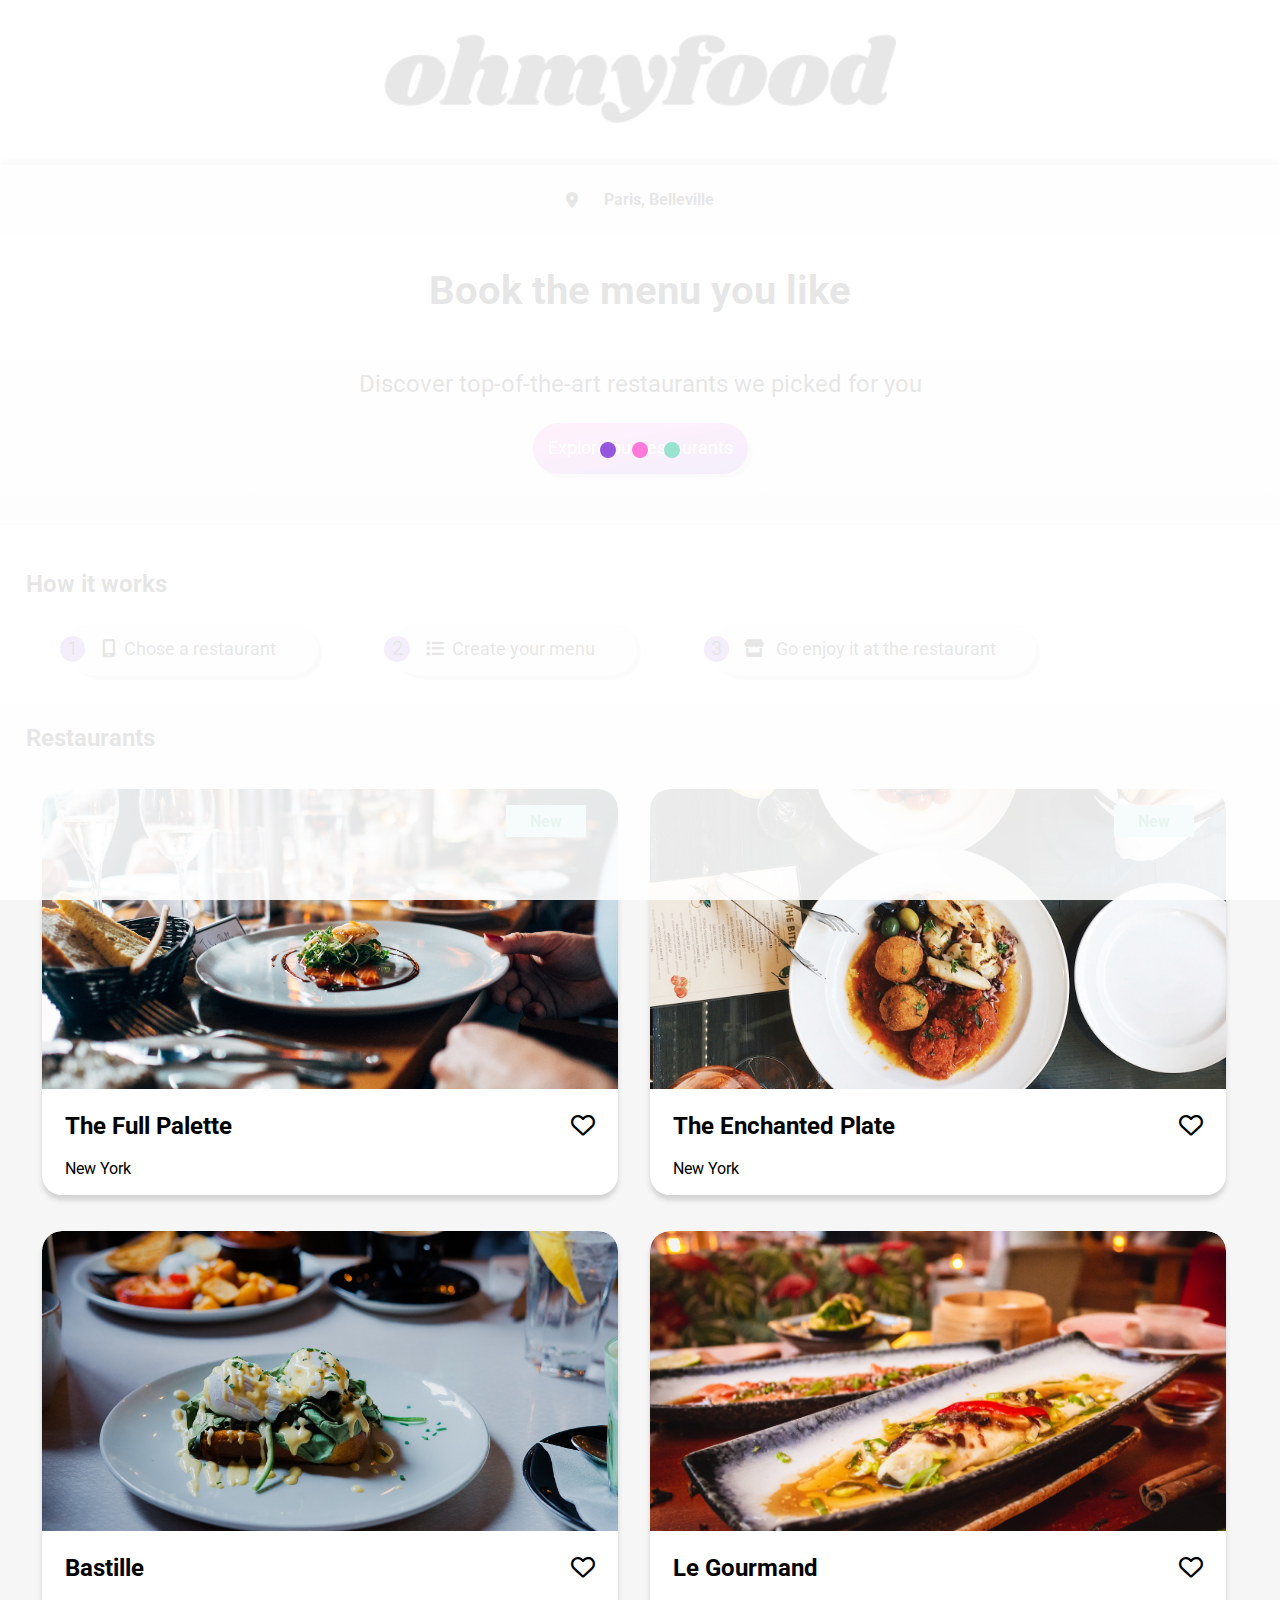
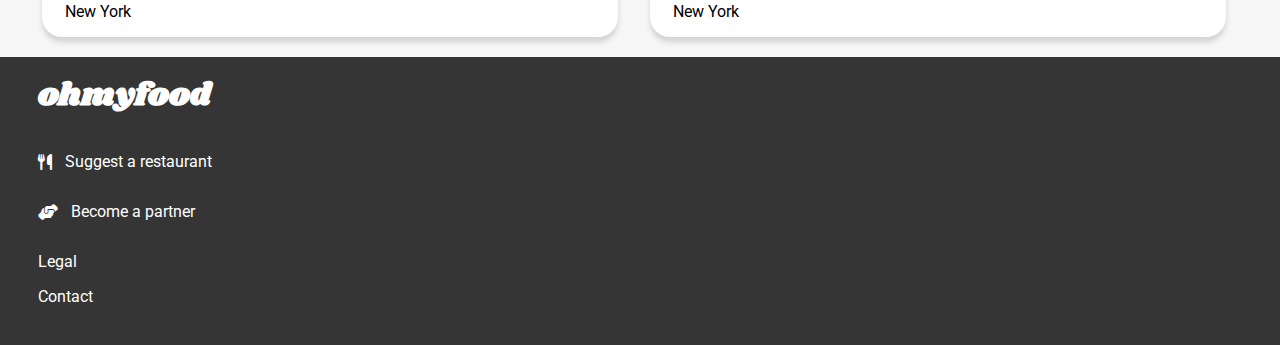
==== commit 62de1996: "final version for mobile and computer screens of ohmyfood website" ====
--- a/index.html
+++ b/index.html
@@ -34,174 +34,173 @@
     </div>
 
     <!-- Your website content goes here -->
-   
-        <!-- website content -->
-        <header>
-            <div id="header-index">
-                <h1>
-                    <a href="./index.html"><img class="site-logo" src="assests/logo/ohmyfood.png"
-                            alt="Ohmyfood logo"></a>
-                </h1>
+
+    <!-- website content -->
+    <header>
+        <div id="header-index">
+            <h1>
+                <a href="./index.html"><img class="site-logo" src="./assests/logo/ohmyfood.png" alt="Ohmyfood logo"></a>
+            </h1>
+        </div>
+    </header>
+
+
+    <!--- main with location, presentation,steps and restaurants section-->
+    <main id="main-section">
+        <!--website location-->
+        <section id="website-location">
+            <i class="fa-solid fa-location-dot"></i>
+            <p class="website-location">Paris, Belleville</p>
+        </section>
+
+        <!--Description of website and help to order-->
+        <div id="description-website">
+            <h2 class="description">Book the menu you like</h2>
+            <p class="quality-of-website">Discover top-of-the-art restaurants we picked for you</p>
+            <button class="explore-btn">
+                Explore our restaurants
+            </button>
+        </div>
+        <!--how this website works-->
+        <section id="website-methodology">
+            <h2 class="methodology-title">How it works</h2>
+            <div class="selection">
+                <div class="selection-box">
+                    <div class="selection-box__number">
+                        <p>1</p>
+                    </div>
+                    <div class="selection-box__detail">
+                        <i class="fa-sharp fa-solid fa-mobile-screen-button"></i>
+                        <p>Chose a restaurant</p>
+                    </div>
+                </div>
+                <div class="selection-box">
+                    <div class="selection-box__number">
+                        <p>2</p>
+                    </div>
+                    <div class="selection-box__detail">
+                        <i class=" fas fa-duotone fa-list"></i>
+                        <p>Create your menu</p>
+                    </div>
+                </div>
+                <div class="selection-box">
+                    <div class="selection-box__number">
+                        <p>3</p>
+                    </div>
+                    <div class="selection-box__detail">
+                        <i class="fa-sharp fas fa-store"></i>
+                        <p>Go enjoy it at the restaurant</p>
+                    </div>
+                </div>
             </div>
-        </header>
-
-
-        <!--- main with location, presentation,steps and restaurants section-->
-        <main id="main-section">
-            <!--website location-->
-            <section id="website-location">
-                <i class="fa-solid fa-location-dot"></i>
-                <p class="website-location">Paris, Belleville</p>
-            </section>
-
-            <!--Description of website and help to order-->
-            <div id="description-website">
-                <h2 class="description">Book the menu you like</h2>
-                <p class="quality-of-website">Discover top-of-the-art restaurants we picked for you</p>
-                <button class="explore-btn">
-                    Explore our restaurants
-                </button>
+        </section>
+
+        <!-- section for restaurants-->
+        <section id="section-restaurants">
+            <h2 class="section-restaurants__title">Restaurants</h2>
+            <div class="section-restaurants--cards">
+                <article class="section-restaurants__card">
+                    <a class="section-restaurants__link" href="./restaurants/the-full-palette.html">
+                        <div class="section-restaurants__new-and__img">
+                            <div class="section-restaurants__new">
+                                <p>New</p>
+                            </div>
+                            <img class="section-restaurants__card__img"
+                                src="./assests/restaurants/jay-wennington-N_Y88TWmGwA-unsplash.jpg"
+                                alt="The Full Palette">
+                        </div>
+                    </a>
+                    <div class="section-restaurants__details">
+                        <a class="section-restaurants__link_details" href="./restaurants/the-full-palette.html">
+                            <h2>The Full Palette</h2>
+                            <p>New York</p>
+                        </a>
+                        <div class="section-restaurants__details__heart">
+                            <i class="far fa-heart"></i>
+                            <i class="fas fa-heart"></i>
+                        </div>
+                    </div>
+                </article>
+                <article class="section-restaurants__card">
+                    <a class="section-restaurants__link" href="./restaurants/the-enchanted-plate.html">
+                        <div class="section-restaurants__new-and__img">
+                            <div class="section-restaurants__new">
+                                <p>New</p>
+                            </div>
+                            <img class="section-restaurants__card__img"
+                                src="./assests/restaurants/stil-u2Lp8tXIcjw-unsplash.jpg" alt="The Enchanted Plate">
+                        </div>
+                    </a>
+                    <div class="section-restaurants__details">
+                        <a class="section-restaurants__link" href="./restaurants/the-enchanted-plate.html">
+                            <h2>The Enchanted Plate</h2>
+                            <p>New York</p>
+                        </a>
+                        <div class="section-restaurants__details__heart">
+                            <i class="far fa-heart"></i>
+                            <i class="fas fa-heart"></i>
+                        </div>
+                    </div>
+                    </a>
+                </article>
+                <article class="section-restaurants__card">
+                    <a class="section-restaurants__link" href="./restaurants/bastille.html">
+                        <div class="section-restaurants__new-and__img">
+                            <img class="section-restaurants__card__img"
+                                src="./assests/restaurants/toa-heftiba-DQKerTsQwi0-unsplash.jpg" alt="Bastille">
+                        </div>
+                    </a>
+                    <div class="section-restaurants__details">
+                        <a class="section-restaurants__link" href="./restaurants/bastille.html">
+                            <h2>Bastille</h2>
+                            <p>New York</p>
+                        </a>
+                        <div class="section-restaurants__details__heart">
+                            <i class="far fa-heart"></i>
+                            <i class="fas fa-heart"></i>
+                        </div>
+                    </div>
+                    </a>
+                </article>
+                <article class="section-restaurants__card">
+                    <a class="section-restaurants__link" href="./restaurants/le-gourmand.html">
+                        <div class="section-restaurants__new-and__img">
+                            <img class="section-restaurants__card__img"
+                                src="./assests/restaurants/louis-hansel-shotsoflouis-qNBGVyOCY8Q-unsplash.jpg"
+                                alt="Le Gourmand">
+                        </div>
+                    </a>
+                    <div class="section-restaurants__details">
+                        <a class="section-restaurants__link" href="./restaurants/le-gourmand.html">
+                            <h2>Le Gourmand</h2>
+                            <p>New York</p>
+                        </a>
+                        <div class="section-restaurants__details__heart">
+                            <i class="far fa-heart"></i>
+                            <i class="fas fa-heart"></i>
+                        </div>
+                    </div>
+                    </a>
+                </article>
             </div>
-            <!--how this website works-->
-            <section id="website-methodology">
-                <h2 class="methodology-title">How it works</h2>
-                <div class="selection">
-                    <div class="selection-box">
-                        <div class="selection-box__number">
-                            <p>1</p>
-                        </div>
-                        <div class="selection-box__detail">
-                            <i class="fa-sharp fa-solid fa-mobile-screen-button"></i>
-                            <p>Chose a restaurant</p>
-                        </div>
-                    </div>
-                    <div class="selection-box">
-                        <div class="selection-box__number">
-                            <p>2</p>
-                        </div>
-                        <div class="selection-box__detail">
-                            <i class=" fas fa-duotone fa-list"></i>
-                            <p>Create your menu</p>
-                        </div>
-                    </div>
-                    <div class="selection-box">
-                        <div class="selection-box__number">
-                            <p>3</p>
-                        </div>
-                        <div class="selection-box__detail">
-                            <i class="fa-sharp fas fa-store"></i>
-                            <p>Go enjoy it at the restaurant</p>
-                        </div>
-                    </div>
-                </div>
-            </section>
-
-            <!-- section for restaurants-->
-            <section id="section-restaurants">
-                <h2 class="section-restaurants__title">Restaurants</h2>
-                <div class="section-restaurants--cards">
-                    <article class="section-restaurants__card">
-                        <a class="section-restaurants__link" href="./restaurants/the-full-palette.html">
-                            <div class="section-restaurants__new-and__img">
-                                <div class="section-restaurants__new">
-                                    <p>New</p>
-                                </div>
-                                <img class="section-restaurants__card__img"
-                                    src="./assests/restaurants/jay-wennington-N_Y88TWmGwA-unsplash.jpg"
-                                    alt="The Full Palette">
-                            </div>
-                        </a>
-                        <div class="section-restaurants__details">
-                            <a class="section-restaurants__link_details" href="./restaurants/the-full-palette.html">
-                                <h2>The Full Palette</h2>
-                                <p>New York</p>
-                            </a>
-                            <div class="section-restaurants__details__heart">
-                                <i class="far fa-heart"></i>
-                                <i class="fas fa-heart"></i>
-                            </div>
-                        </div>
-                    </article>
-                    <article class="section-restaurants__card">
-                        <a class="section-restaurants__link" href="./restaurants/the-enchanted-plate.html">
-                            <div class="section-restaurants__new-and__img">
-                                <div class="section-restaurants__new">
-                                    <p>New</p>
-                                </div>
-                                <img class="section-restaurants__card__img"
-                                    src="./assests/restaurants/stil-u2Lp8tXIcjw-unsplash.jpg" alt="The Enchanted Plate">
-                            </div>
-                        </a>
-                        <div class="section-restaurants__details">
-                            <a class="section-restaurants__link" href="./restaurants/the-enchanted-plate.html">
-                                <h2>The Enchanted Plate</h2>
-                                <p>New York</p>
-                            </a>
-                            <div class="section-restaurants__details__heart">
-                                <i class="far fa-heart"></i>
-                                <i class="fas fa-heart"></i>
-                            </div>
-                        </div>
-                        </a>
-                    </article>
-                    <article class="section-restaurants__card">
-                        <a class="section-restaurants__link" href="./restaurants/bastille.html">
-                            <div class="section-restaurants__new-and__img">
-                                <img class="section-restaurants__card__img"
-                                    src="./assests/restaurants/toa-heftiba-DQKerTsQwi0-unsplash.jpg" alt="Bastille">
-                            </div>
-                        </a>
-                        <div class="section-restaurants__details">
-                            <a class="section-restaurants__link" href="./restaurants/bastille.html">
-                                <h2>Bastille</h2>
-                                <p>New York</p>
-                            </a>
-                            <div class="section-restaurants__details__heart">
-                                <i class="far fa-heart"></i>
-                                <i class="fas fa-heart"></i>
-                            </div>
-                        </div>
-                        </a>
-                    </article>
-                    <article class="section-restaurants__card">
-                        <a class="section-restaurants__link" href="./restaurants/le-gourmand.html">
-                            <div class="section-restaurants__new-and__img">
-                                <img class="section-restaurants__card__img"
-                                    src="./assests/restaurants/louis-hansel-shotsoflouis-qNBGVyOCY8Q-unsplash.jpg"
-                                    alt="Le Gourmand">
-                            </div>
-                        </a>
-                        <div class="section-restaurants__details">
-                            <a class="section-restaurants__link" href="./restaurants/le-gourmand.html">
-                                <h2>Le Gourmand</h2>
-                                <p>New York</p>
-                            </a>
-                            <div class="section-restaurants__details__heart">
-                                <i class="far fa-heart"></i>
-                                <i class="fas fa-heart"></i>
-                            </div>
-                        </div>
-                        </a>
-                    </article>
-                </div>
-            </section>
-
-        </main>
-
-        <!--footer of the ohmyfood website-->
-        <footer id="footer__ohmyfood">
-            <h1 class="footer-logo">ohmyfood</h1>
-            <div class="footer-info">
-                <i class="fa-solid fa-utensils"></i>
-                <p>Suggest a restaurant</p>
-            </div>
-            <div class="footer-info">
-                <i class="fa-solid fa-handshake-angle"></i>
-                <p>Become a partner</p>
-            </div>
-            <p class="footer_legal">Legal</p>
-            <a class="contact_address" href="./restaurants/contact.html">Contact</a>
-        </footer>
+        </section>
+
+    </main>
+
+    <!--footer of the ohmyfood website-->
+    <footer id="footer__ohmyfood">
+        <h1 class="footer-logo">ohmyfood</h1>
+        <div class="footer-info">
+            <i class="fa-solid fa-utensils"></i>
+            <p>Suggest a restaurant</p>
+        </div>
+        <div class="footer-info">
+            <i class="fa-solid fa-handshake-angle"></i>
+            <p>Become a partner</p>
+        </div>
+        <p class="footer_legal">Legal</p>
+        <a class="contact_address" href="./restaurants/contact.html">Contact</a>
+    </footer>
 </body>
 
 </html>--- a/css/styles.css
+++ b/css/styles.css
@@ -1,4 +1,4 @@
-/* styling for loader of main page */
+/* styling for main page of website loader on all screens */
 #loader {
   position: fixed;
   height: 100%;
@@ -58,11 +58,11 @@
     transform: translateY(0);
   }
 }
-header,
-main,
-footer {
+#header-index,
+#main-section,
+#footer__ohmyfood {
   animation-name: opacity;
-  animation-duration: 2500ms;
+  animation-duration: 2000ms;
   animation-iteration-count: 1;
   animation-fill-mode: forwards;
   animation-delay: 0s;
@@ -77,24 +77,41 @@
     opacity: 1;
   }
 }
-/* main with location, presentation,steps and restaurants section */
-/* styling for computer screen which has screen resolution minimun 998px*/
+/* this keyframe for restuarant page menus */
+@keyframes slideFromTop {
+  0% {
+    transform: translateY(0%);
+    opacity: 0;
+  }
+  100% {
+    transform: translateY(10%);
+    opacity: 1;
+  }
+}
+@keyframes rotateIcon {
+  0% {
+    transform: rotate(-45deg);
+  }
+  100% {
+    transform: rotate(0deg);
+  }
+}
+/* styling for main page of ohmyfood website for computer screens */
 @media only screen and (min-width: 998px) {
+  /* styling for  body of main page of website */
   body {
     overflow-x: hidden;
     width: 100%;
     scroll-behavior: smooth;
-    /*styling for ohmyfood website loading*/
-    /* styling for ohmyfood website main page logo for computer version */
+    /* styling for header for main page of website */
+    /* styling for main section of main page of the website */
   }
   body #header-index {
     text-align: center;
     padding: 1% 0;
-    z-index: 1000;
   }
   body #header-index .site-logo {
-    width: 50vw;
-    z-index: 1000;
+    width: 40vw;
   }
   body #main-section {
     display: flex;
@@ -102,14 +119,14 @@
     flex-wrap: wrap;
     width: 100%;
     /* location of ohmyfood */
-    /* styling for description of ohmyfood main page for mobile version */
-    /* styling for how this website works*/
-    /* styling for section for restaurants*/
+    /* styling for description of main page of website */
+    /* styling for methodology for main page of website */
+    /* styling for restaurants option section for main page of website */
   }
   body #main-section #website-location {
     display: flex;
     width: 100%;
-    background-color: #eaeaea;
+    background-color: #f3f3f3;
     height: 70px;
     justify-content: center;
     align-items: center;
@@ -139,6 +156,464 @@
     align-items: center;
     text-align: center;
     font-size: 1.5rem;
+  }
+  body #main-section #description-website .explore-btn {
+    display: flex;
+    justify-content: center;
+    text-align: center;
+    align-items: center;
+    height: 4vw;
+    color: white;
+    border-radius: 50px;
+    box-shadow: 4px 4px 2px #D3D3D3;
+    max-width: 30vw;
+    cursor: pointer;
+    transition: 250ms;
+    background: linear-gradient(170deg, #ff79da, #9356dc);
+    border: none;
+    font-size: large;
+    padding: 15px;
+  }
+  body #main-section #website-methodology {
+    display: block;
+    list-style: none;
+    position: relative;
+    font-family: Roboto;
+    padding: 2% 2% !important;
+    max-width: 100%;
+  }
+  body #main-section #website-methodology .selection {
+    display: flex;
+    width: 100% !important;
+    flex-direction: row;
+    flex-wrap: nowrap;
+    white-space: nowrap;
+    width: 15vw;
+    gap: 5vw;
+    padding-left: 3%;
+    cursor: pointer;
+    transition: 250ms;
+  }
+  body #main-section #website-methodology .selection .selection-box {
+    display: flex;
+    width: -moz-fit-content;
+    width: fit-content;
+    flex-direction: row;
+    align-items: center;
+    white-space: nowrap;
+    text-align: center;
+    box-sizing: border-box;
+    background: #f6f6f6;
+    box-shadow: 4px 4px 2px #D3D3D3;
+    margin: 5px;
+    border-radius: 50px !important;
+    padding: 2vw !important;
+    height: 2vw !important;
+    font-size: 1.6vw;
+  }
+  body #main-section #website-methodology .selection .selection-box .selection-box__number {
+    box-sizing: border-box;
+    border-radius: 50%;
+    background: #9356dc;
+    width: 2vw !important;
+    height: 2vw !important;
+    display: flex;
+    justify-content: center;
+    align-items: center;
+    margin-left: -2.6vw;
+  }
+  body #main-section #website-methodology .selection .selection-box .selection-box__detail {
+    display: flex;
+    flex-direction: row;
+    justify-content: center;
+    align-items: center;
+    text-align: center;
+    gap: 5%;
+    margin: 1.6vw;
+    font-size: large;
+  }
+  body #main-section #section-restaurants {
+    display: flex;
+    flex-direction: column;
+    flex-wrap: wrap;
+    background-color: #f6f6f6;
+    font-family: Roboto;
+    width: 100% !important;
+  }
+  body #main-section #section-restaurants .section-restaurants__title {
+    padding-left: 2%;
+  }
+  body #main-section #section-restaurants .section-restaurants--cards {
+    display: flex;
+    flex-wrap: wrap;
+    width: 100%;
+    padding-left: 2%;
+  }
+  body #main-section #section-restaurants .section-restaurants--cards .section-restaurants__card {
+    box-shadow: 0px 5px 5px #D3D3D3;
+    margin: 1rem;
+    border-radius: 20px !important;
+    background-color: white;
+    max-width: 45% !important;
+    height: -moz-fit-content !important;
+    height: fit-content !important;
+    overflow: hidden;
+    margin-bottom: 20px !important;
+    flex: 100% !important;
+  }
+  body #main-section #section-restaurants .section-restaurants--cards .section-restaurants__card .section-restaurants__link {
+    text-decoration: none;
+    color: black;
+  }
+  body #main-section #section-restaurants .section-restaurants--cards .section-restaurants__card .section-restaurants__link .section-restaurants__new-and__img {
+    position: relative;
+    width: 90vw !important;
+    max-width: 100%;
+  }
+  body #main-section #section-restaurants .section-restaurants--cards .section-restaurants__card .section-restaurants__link .section-restaurants__new-and__img .section-restaurants__new {
+    background-color: #99e2d0;
+    color: #1a8a68;
+    display: block;
+    text-align: center;
+    position: absolute;
+    width: 80px !important;
+    height: 2em !important;
+    line-height: 0.1em;
+    font-weight: bold;
+    right: 2em !important;
+    top: 1em !important;
+    white-space: nowrap;
+    z-index: 1;
+    font-weight: bold;
+  }
+  body #main-section #section-restaurants .section-restaurants--cards .section-restaurants__card .section-restaurants__link .section-restaurants__new-and__img .section-restaurants__card__img {
+    width: 100% !important;
+    height: 300px;
+    -o-object-fit: cover;
+       object-fit: cover;
+    border-top-left-radius: 20px;
+    border-top-right-radius: 20px;
+  }
+  body #main-section #section-restaurants .section-restaurants--cards .section-restaurants__card .section-restaurants__details {
+    display: flex;
+    flex-direction: row;
+    justify-content: space-between;
+    padding: 0 4%;
+  }
+  body #main-section #section-restaurants .section-restaurants--cards .section-restaurants__card .section-restaurants__details .section-restaurants__link_details {
+    text-decoration: none;
+    color: black;
+  }
+  body #main-section #section-restaurants .section-restaurants--cards .section-restaurants__card .section-restaurants__details .section-restaurants__details__heart {
+    font-size: x-large;
+    height: -moz-fit-content !important;
+    height: fit-content !important;
+    display: flex;
+    margin-top: 20px;
+    cursor: pointer;
+  }
+  body #main-section #section-restaurants .section-restaurants--cards .section-restaurants__card .section-restaurants__details .section-restaurants__details__heart i {
+    display: block;
+    transition: color 2s;
+  }
+  body #main-section #section-restaurants .section-restaurants--cards .section-restaurants__card .section-restaurants__details .section-restaurants__details__heart i.fas {
+    display: none;
+  }
+  body #main-section #section-restaurants .section-restaurants--cards .section-restaurants__card .section-restaurants__details .section-restaurants__details__heart:hover i.far {
+    display: none;
+  }
+  body #main-section #section-restaurants .section-restaurants--cards .section-restaurants__card .section-restaurants__details .section-restaurants__details__heart:hover i.fas {
+    display: block;
+    color: #9356dc;
+    white-space: nowrap;
+    overflow: hidden;
+    animation: fillHeart 0.3s forwards;
+  }
+  @keyframes fillHeart {
+    0% {
+      width: 0;
+    }
+    100% {
+      width: 100%;
+    }
+  }
+  /* styling for restaurant website page for computer screens */
+  /* styling for body of restaurants pages for computer screens */
+  body {
+    overflow-x: hidden;
+    /* header fo the restaurants pages */
+    /* styling for main section of restaurants pages */
+    /* styling for footer for restaurants of computer  screens  */
+  }
+  body #header-restaurants {
+    width: 100% !important;
+    padding: 40px;
+  }
+  body #header-restaurants .header-restaurants__link {
+    display: flex;
+    align-items: center;
+    text-align: center;
+    text-decoration: none;
+    color: black !important;
+  }
+  body #header-restaurants .header-restaurants__link .header-restaurants__link_logo {
+    position: absolute;
+    left: 40%;
+    transform: translate(-20%, 0%);
+  }
+  body #header-restaurants .header-restaurants__link_logo {
+    font-family: Shrikhand;
+    text-align: center;
+    font-size: 5vw;
+    margin-top: -60px;
+    margin-bottom: -10px;
+  }
+  body #restaurant-main-section {
+    display: flex;
+    flex-direction: column;
+    flex-wrap: wrap;
+    width: 100%;
+  }
+  body #restaurant-main-section .restaurant-main-section__img {
+    -o-object-fit: cover;
+       object-fit: cover;
+    width: 100%;
+    height: 40%;
+  }
+  body #restaurant-main-section .restaurant-main-section__box__important {
+    display: flex;
+    flex-direction: column;
+    flex-wrap: wrap;
+    width: 100%;
+  }
+  body #restaurant-main-section .restaurant-main-section__box__important .restaurant-main-section__box__title {
+    flex-wrap: wrap;
+    width: 100%;
+    justify-content: space-between;
+    box-sizing: border-box;
+    border-top-left-radius: 100px;
+    border-top-right-radius: 100px;
+    background: linear-gradient(white, #eaeaea);
+    margin-top: -200px;
+    /* stlying for order btn for computer version*/
+  }
+  body #restaurant-main-section .restaurant-main-section__box__important .restaurant-main-section__box__title .restaurant__name_heart {
+    display: flex;
+    align-items: center;
+    text-align: center;
+    justify-content: space-between;
+    padding: 2% 5%;
+    font-family: Shrikhand;
+    font-size: larger;
+  }
+  body #restaurant-main-section .restaurant-main-section__box__important .restaurant-main-section__box__title .restaurant__name_heart .far {
+    font-size: x-large;
+  }
+  body #restaurant-main-section .restaurant-main-section__box__important .restaurant-main-section__box__title .restaurant--food--section {
+    display: flex;
+    flex-direction: row;
+    width: 100%;
+    font-family: Roboto;
+    flex-wrap: wrap;
+    padding-left: 2%;
+    padding-bottom: 20px;
+  }
+  body #restaurant-main-section .restaurant-main-section__box__important .restaurant-main-section__box__title .restaurant--food--section .restaurant--courses--section {
+    display: flex;
+    flex-direction: column;
+    width: 30%;
+    margin: 10px;
+  }
+  body #restaurant-main-section .restaurant-main-section__box__important .restaurant-main-section__box__title .restaurant--food--section .restaurant--courses--section .restaurant--dish {
+    margin: 3%;
+    font-size: large;
+  }
+  body #restaurant-main-section .restaurant-main-section__box__important .restaurant-main-section__box__title .restaurant--food--section .restaurant--courses--section .restaurant--dish .underline--h3 {
+    width: 50px;
+    height: 3px;
+    background-color: #99e2d0;
+    margin-top: -20px;
+    padding: 0;
+    margin-left: 0;
+  }
+  body #restaurant-main-section .restaurant-main-section__box__important .restaurant-main-section__box__title .restaurant--food--section .restaurant--courses--section .dish__menu__card {
+    white-space: nowrap;
+    display: flex;
+    flex-direction: row;
+    box-sizing: border-box;
+    border-radius: 20px;
+    box-shadow: 0px 5px 5px #D3D3D3;
+    background: white;
+    height: auto;
+    margin: 3%;
+    cursor: pointer;
+    text-overflow: ellipsis;
+    overflow: hidden;
+    animation-name: slideFromTop;
+    animation-duration: 2.5s;
+    animation-fill-mode: forwards;
+    animation-delay: 0s;
+  }
+  body #restaurant-main-section .restaurant-main-section__box__important .restaurant-main-section__box__title .restaurant--food--section .restaurant--courses--section .dish__menu__card:hover .card__check {
+    background-color: #99e2d0;
+  }
+  body #restaurant-main-section .restaurant-main-section__box__important .restaurant-main-section__box__title .restaurant--food--section .restaurant--courses--section .dish__menu__card:hover .order__details .dish__price {
+    transform: translateX(-200%);
+  }
+  body #restaurant-main-section .restaurant-main-section__box__important .restaurant-main-section__box__title .restaurant--food--section .restaurant--courses--section .dish__menu__card:hover .card__check .fas.fa-check-circle {
+    animation: rotateIcon 0.2s linear 1;
+  }
+  body #restaurant-main-section .restaurant-main-section__box__important .restaurant-main-section__box__title .restaurant--food--section .restaurant--courses--section .dish__menu__card .order__details {
+    display: flex;
+    flex-direction: column;
+    padding: 0 4%;
+    width: 100%;
+  }
+  body #restaurant-main-section .restaurant-main-section__box__important .restaurant-main-section__box__title .restaurant--food--section .restaurant--courses--section .dish__menu__card .order__details .restaurant__menu__dish {
+    padding: 0 2%;
+  }
+  body #restaurant-main-section .restaurant-main-section__box__important .restaurant-main-section__box__title .restaurant--food--section .restaurant--courses--section .dish__menu__card .order__details .restaurant__menu__ingridents {
+    display: flex;
+    flex-direction: row;
+    align-items: center;
+    justify-content: space-between;
+    padding: 0 2%;
+  }
+  body #restaurant-main-section .restaurant-main-section__box__important .restaurant-main-section__box__title .restaurant--food--section .restaurant--courses--section .dish__menu__card .order__details .dish__price {
+    margin-right: -70px;
+    transition: transform 200ms;
+    font-weight: bold;
+  }
+  body #restaurant-main-section .restaurant-main-section__box__important .restaurant-main-section__box__title .restaurant--food--section .restaurant--courses--section .dish__menu__card .card__check {
+    display: flex;
+    align-items: center;
+    justify-content: center;
+    background-color: transparent;
+    transition: background-color 200ms;
+    font-size: x-large;
+  }
+  body #restaurant-main-section .restaurant-main-section__box__important .restaurant-main-section__box__title .restaurant--food--section .restaurant--courses--section .dish__menu__card .card__check .fas.fa-check-circle {
+    color: white;
+    width: 70px;
+    text-align: center;
+    align-items: center;
+  }
+  body #restaurant-main-section .restaurant-main-section__box__important .restaurant-main-section__box__title .order__btn__section {
+    display: flex;
+    justify-content: center;
+    text-align: center;
+    align-items: center;
+    width: 100%;
+    align-items: center;
+    padding-bottom: 50px;
+  }
+  body #restaurant-main-section .restaurant-main-section__box__important .restaurant-main-section__box__title .order__btn__section .explore-btn {
+    display: flex;
+    justify-content: center;
+    text-align: center;
+    align-items: center;
+    height: 4vw;
+    color: white;
+    border-radius: 50px;
+    box-shadow: 4px 4px 2px #D3D3D3;
+    width: 12vw;
+    cursor: pointer;
+    transition: 250ms;
+    background: linear-gradient(170deg, #ff79da, #9356dc);
+    border: none;
+    font-size: x-large;
+    padding: 15px;
+  }
+  body #restaurant__footer__ohmyfood {
+    display: flex;
+    flex-direction: column;
+    font-family: Roboto;
+    width: 100%;
+    color: white;
+    background-color: #353535;
+    padding-bottom: 3%;
+  }
+  body #restaurant__footer__ohmyfood .footer-logo {
+    font-family: Shrikhand;
+    font-size: xx-large;
+    padding-left: 3%;
+  }
+  body #restaurant__footer__ohmyfood .footer-info {
+    display: flex;
+    flex-direction: row;
+    align-items: center;
+    text-align: center;
+    gap: 1%;
+    padding-left: 3%;
+  }
+  body #restaurant__footer__ohmyfood .contact_address {
+    text-decoration: none;
+    color: white;
+    padding-left: 3%;
+  }
+  body #restaurant__footer__ohmyfood .footer_legal {
+    padding-left: 3%;
+  }
+}
+/* styling for main page of of ohmyfood website for tablet screens */
+/* Styling for main and restaurants pages for mobile screens */
+@media only screen and (max-width: 768px) {
+  /* styling for main page of the website */
+  body {
+    overflow-x: hidden;
+    width: 100%;
+    /* styling for ohmyfood website main page logo for mobile version */
+  }
+  body #header-index {
+    text-align: center;
+  }
+  body #header-index .site-logo {
+    width: 60vw;
+  }
+  body #main-section {
+    display: flex;
+    flex-direction: column;
+    flex-wrap: wrap;
+    width: 100%;
+    /* location of ohmyfood */
+    /* styling for description of ohmyfood main page for mobile version */
+    /* styling for how this website works */
+    /* styling for section for restaurants*/
+  }
+  body #main-section #website-location {
+    display: flex;
+    width: 100%;
+    background-color: #f3f3f3;
+    height: 70px;
+    justify-content: center;
+    align-items: center;
+    font-family: Roboto;
+    box-sizing: border-box;
+    box-shadow: 0px -5px 5px #D3D3D3;
+    gap: 2%;
+    font-weight: bold;
+  }
+  body #main-section #description-website {
+    display: flex;
+    flex-direction: column;
+    width: 100%;
+    background: linear-gradient(white, #eaeaea);
+    font-family: Roboto;
+    justify-content: center;
+    align-items: center;
+    padding-bottom: 4%;
+    /* styling for quality of website for mobile version */
+  }
+  body #main-section #description-website .description {
+    font-size: 5vw;
+    align-items: center;
+    text-align: center;
+  }
+  body #main-section #description-website .quality-of-website {
+    align-items: center;
+    width: 70%;
+    text-align: center;
+    font-size: 4vw;
   }
   body #main-section #description-website .explore-btn {
     display: flex;
@@ -162,484 +637,30 @@
     flex-direction: column;
     flex-wrap: wrap;
     font-family: Roboto;
-    width: 100% !important;
-    padding: 20px 2% !important;
+    width: 100%;
+    padding-bottom: 5%;
+  }
+  body #main-section #website-methodology .methodology-title {
+    padding-left: 3%;
   }
   body #main-section #website-methodology .selection {
     display: flex;
-    width: 100% !important;
-    flex-direction: row;
+    max-width: 100%;
+    flex-direction: column;
     flex-wrap: nowrap;
     white-space: nowrap;
-    gap: 10px;
-    padding-left: 2%;
-    cursor: pointer;
+    gap: 3vw;
     transition: 250ms;
   }
   body #main-section #website-methodology .selection .selection-box {
     display: flex;
+    max-width: 100%;
     flex-direction: row;
     align-items: center;
     white-space: nowrap;
     text-align: center;
     box-sizing: border-box;
     background: #f6f6f6;
-    width: 30% !important;
-    margin: 5px;
-    border-radius: 50px !important;
-    padding: 30px !important;
-    height: 30px !important;
-    font-size: 16px;
-  }
-  body #main-section #website-methodology .selection .selection-box .selection-box__number {
-    box-sizing: border-box;
-    border-radius: 50%;
-    background: #9356dc;
-    width: 30px !important;
-    height: 30px !important;
-    display: flex;
-    justify-content: center;
-    align-items: center;
-    margin-left: -40px;
-  }
-  body #main-section #website-methodology .selection .selection-box .selection-box__detail {
-    display: flex;
-    flex-direction: row;
-    justify-content: center;
-    align-items: center;
-    text-align: center;
-    gap: 5% !important;
-    margin: 20px;
-    font-size: larger;
-  }
-  body #main-section #section-restaurants {
-    display: flex;
-    flex-direction: column;
-    flex-wrap: wrap;
-    background-color: #f6f6f6;
-    font-family: Roboto;
-    width: 100% !important;
-  }
-  body #main-section #section-restaurants .section-restaurants__title {
-    padding-left: 2%;
-  }
-  body #main-section #section-restaurants .section-restaurants--cards {
-    display: flex;
-    flex-wrap: wrap;
-    width: 100%;
-    padding-left: 2%;
-  }
-  body #main-section #section-restaurants .section-restaurants--cards .section-restaurants__card {
-    box-shadow: 0px 5px 5px #D3D3D3;
-    margin: 1rem;
-    border-radius: 20px !important;
-    background-color: white;
-    max-width: 45% !important;
-    height: -moz-fit-content !important;
-    height: fit-content !important;
-    overflow: hidden;
-    margin-bottom: 20px !important;
-    flex: 100% !important;
-  }
-  body #main-section #section-restaurants .section-restaurants--cards .section-restaurants__card .section-restaurants__link {
-    text-decoration: none;
-    color: black;
-  }
-  body #main-section #section-restaurants .section-restaurants--cards .section-restaurants__card .section-restaurants__link .section-restaurants__new-and__img {
-    position: relative;
-    width: 90vw !important;
-    max-width: 100%;
-  }
-  body #main-section #section-restaurants .section-restaurants--cards .section-restaurants__card .section-restaurants__link .section-restaurants__new-and__img .section-restaurants__new {
-    background-color: #99e2d0;
-    color: #1a8a68;
-    display: block;
-    text-align: center;
-    position: absolute;
-    width: 80px !important;
-    height: 2em !important;
-    line-height: 0.1em;
-    font-weight: bold;
-    right: 2em !important;
-    top: 1em !important;
-    white-space: nowrap;
-    z-index: 1;
-    font-weight: bold;
-  }
-  body #main-section #section-restaurants .section-restaurants--cards .section-restaurants__card .section-restaurants__link .section-restaurants__new-and__img .section-restaurants__card__img {
-    width: 100% !important;
-    height: 300px;
-    -o-object-fit: cover;
-       object-fit: cover;
-    border-top-left-radius: 20px;
-    border-top-right-radius: 20px;
-  }
-  body #main-section #section-restaurants .section-restaurants--cards .section-restaurants__card .section-restaurants__details {
-    display: flex;
-    flex-direction: row;
-    justify-content: space-between;
-    padding: 0 4%;
-  }
-  body #main-section #section-restaurants .section-restaurants--cards .section-restaurants__card .section-restaurants__details .section-restaurants__link_details {
-    text-decoration: none;
-    color: black;
-  }
-  body #main-section #section-restaurants .section-restaurants--cards .section-restaurants__card .section-restaurants__details .section-restaurants__details__heart {
-    font-size: x-large;
-    height: 20px !important;
-    display: flex;
-    margin-top: 20px;
-    cursor: pointer;
-  }
-  body #main-section #section-restaurants .section-restaurants--cards .section-restaurants__card .section-restaurants__details .section-restaurants__details__heart i {
-    display: block;
-  }
-  body #main-section #section-restaurants .section-restaurants--cards .section-restaurants__card .section-restaurants__details .section-restaurants__details__heart i.fas {
-    display: none;
-  }
-  body #main-section #section-restaurants .section-restaurants--cards .section-restaurants__card .section-restaurants__details .section-restaurants__details__heart:hover i.far {
-    display: none;
-  }
-  body #main-section #section-restaurants .section-restaurants--cards .section-restaurants__card .section-restaurants__details .section-restaurants__details__heart:hover i.fas {
-    display: block;
-    color: #9356dc;
-  }
-}
-/* styling for restaurants website page*/
-/* styling for header-restaurants*/
-body {
-  overflow-x: hidden;
-  /*styling footer for ohmyfood website*/
-}
-body #header-restaurants {
-  width: 100% !important;
-  padding: 40px;
-}
-body #header-restaurants .header-restaurants__link {
-  display: flex;
-  align-items: center;
-  text-align: center;
-  text-decoration: none;
-  color: black !important;
-}
-body #header-restaurants .header-restaurants__link .header-restaurants__link_logo {
-  font-family: Shrikhand;
-  position: absolute;
-  left: 40%;
-  transform: translate(-20%, 0%);
-}
-body #restaurant-main-section {
-  display: flex;
-  flex-direction: column;
-  flex-wrap: wrap;
-  width: 100%;
-}
-body #restaurant-main-section .restaurant-main-section__img {
-  -o-object-fit: cover;
-     object-fit: cover;
-  width: 100%;
-  height: 40%;
-}
-body #restaurant-main-section .restaurant-main-section__box__important {
-  display: flex;
-  flex-direction: column;
-  flex-wrap: wrap;
-  width: 100%;
-}
-body #restaurant-main-section .restaurant-main-section__box__important .restaurant-main-section__box__title {
-  flex-wrap: wrap;
-  width: 100%;
-  justify-content: space-between;
-  box-sizing: border-box;
-  border-top-left-radius: 100px;
-  border-top-right-radius: 100px;
-  background: linear-gradient(white, #eaeaea);
-  margin-top: -200px;
-  /* stlying for order btn for computer version*/
-}
-body #restaurant-main-section .restaurant-main-section__box__important .restaurant-main-section__box__title .restaurant__name_heart {
-  display: flex;
-  align-items: center;
-  text-align: center;
-  justify-content: space-between;
-  padding: 2% 5%;
-  font-family: Shrikhand;
-  font-size: larger;
-}
-body #restaurant-main-section .restaurant-main-section__box__important .restaurant-main-section__box__title .restaurant__name_heart .far {
-  font-size: x-large;
-}
-body #restaurant-main-section .restaurant-main-section__box__important .restaurant-main-section__box__title .restaurant--food--section {
-  display: flex;
-  flex-direction: row;
-  width: 100%;
-  font-family: Roboto;
-  flex-wrap: wrap;
-  padding-left: 2%;
-  padding-bottom: 20px;
-}
-body #restaurant-main-section .restaurant-main-section__box__important .restaurant-main-section__box__title .restaurant--food--section .restaurant--courses--section {
-  display: flex;
-  flex-direction: column;
-  width: 30%;
-  margin: 10px;
-}
-body #restaurant-main-section .restaurant-main-section__box__important .restaurant-main-section__box__title .restaurant--food--section .restaurant--courses--section .restaurant--dish {
-  margin: 3%;
-  font-size: large;
-}
-body #restaurant-main-section .restaurant-main-section__box__important .restaurant-main-section__box__title .restaurant--food--section .restaurant--courses--section .restaurant--dish .underline--h3 {
-  width: 50px;
-  height: 3px;
-  background-color: #99e2d0;
-  margin-top: -20px;
-  padding: 0;
-  margin-left: 0;
-}
-body #restaurant-main-section .restaurant-main-section__box__important .restaurant-main-section__box__title .restaurant--food--section .restaurant--courses--section .dish__menu__card {
-  white-space: nowrap;
-  display: flex;
-  flex-direction: row;
-  box-sizing: border-box;
-  border-radius: 20px;
-  box-shadow: 0px 5px 5px #D3D3D3;
-  background: white;
-  height: auto;
-  margin: 3%;
-  cursor: pointer;
-  text-overflow: ellipsis;
-  overflow: hidden;
-  animation-name: slideFromTop;
-  animation-duration: 2.5s;
-  animation-fill-mode: backwards;
-}
-body #restaurant-main-section .restaurant-main-section__box__important .restaurant-main-section__box__title .restaurant--food--section .restaurant--courses--section .dish__menu__card:hover .card__check {
-  background-color: #99e2d0;
-}
-body #restaurant-main-section .restaurant-main-section__box__important .restaurant-main-section__box__title .restaurant--food--section .restaurant--courses--section .dish__menu__card:hover .order__details .dish__price {
-  transform: translateX(-200%);
-}
-body #restaurant-main-section .restaurant-main-section__box__important .restaurant-main-section__box__title .restaurant--food--section .restaurant--courses--section .dish__menu__card:hover .card__check .fas.fa-check-circle {
-  animation: rotateIcon 0.2s linear 1;
-}
-body #restaurant-main-section .restaurant-main-section__box__important .restaurant-main-section__box__title .restaurant--food--section .restaurant--courses--section .dish__menu__card .order__details {
-  display: flex;
-  flex-direction: column;
-  padding: 0 4%;
-  width: 100%;
-}
-body #restaurant-main-section .restaurant-main-section__box__important .restaurant-main-section__box__title .restaurant--food--section .restaurant--courses--section .dish__menu__card .order__details .restaurant__menu__dish {
-  padding: 0 2%;
-}
-body #restaurant-main-section .restaurant-main-section__box__important .restaurant-main-section__box__title .restaurant--food--section .restaurant--courses--section .dish__menu__card .order__details .restaurant__menu__ingridents {
-  display: flex;
-  flex-direction: row;
-  align-items: center;
-  justify-content: space-between;
-  padding: 0 2%;
-}
-body #restaurant-main-section .restaurant-main-section__box__important .restaurant-main-section__box__title .restaurant--food--section .restaurant--courses--section .dish__menu__card .order__details .dish__price {
-  margin-right: -70px;
-  transition: transform 200ms;
-  font-weight: bold;
-}
-body #restaurant-main-section .restaurant-main-section__box__important .restaurant-main-section__box__title .restaurant--food--section .restaurant--courses--section .dish__menu__card .card__check {
-  display: flex;
-  align-items: center;
-  justify-content: center;
-  background-color: transparent;
-  transition: background-color 200ms;
-  font-size: x-large;
-}
-body #restaurant-main-section .restaurant-main-section__box__important .restaurant-main-section__box__title .restaurant--food--section .restaurant--courses--section .dish__menu__card .card__check .fas.fa-check-circle {
-  color: white;
-  width: 70px;
-  text-align: center;
-  align-items: center;
-}
-body #restaurant-main-section .restaurant-main-section__box__important .restaurant-main-section__box__title .order__btn__section {
-  display: flex;
-  justify-content: center;
-  text-align: center;
-  align-items: center;
-  width: 100%;
-  align-items: center;
-  padding-bottom: 50px;
-}
-body #restaurant-main-section .restaurant-main-section__box__important .restaurant-main-section__box__title .order__btn__section .explore-btn {
-  display: flex;
-  justify-content: center;
-  text-align: center;
-  align-items: center;
-  height: 45px;
-  color: white;
-  border-radius: 50px;
-  box-shadow: 4px 4px 2px #D3D3D3;
-  width: 150px;
-  max-width: 500px;
-  cursor: pointer;
-  transition: 250ms;
-  background: linear-gradient(170deg, #ff79da, #9356dc);
-  border: none;
-  font-size: large;
-  padding: 15px;
-}
-body #footer__ohmyfood {
-  display: flex;
-  flex-direction: column;
-  font-family: Roboto;
-  width: 100%;
-  color: white;
-  background-color: #353535;
-  padding-bottom: 3%;
-}
-body #footer__ohmyfood .footer-logo {
-  font-family: Shrikhand;
-  font-size: xx-large;
-  padding-left: 3%;
-}
-body #footer__ohmyfood .footer-info {
-  display: flex;
-  flex-direction: row;
-  align-items: center;
-  text-align: center;
-  gap: 1%;
-  padding-left: 3%;
-}
-body #footer__ohmyfood .contact_address {
-  text-decoration: none;
-  color: white;
-  padding-left: 3%;
-}
-body #footer__ohmyfood .footer_legal {
-  padding-left: 3%;
-}
-
-@keyframes slideFromTop {
-  0% {
-    transform: translateY(10%);
-    opacity: 0;
-  }
-  100% {
-    transform: translateY(0);
-    opacity: 1;
-  }
-}
-@keyframes rotateIcon {
-  0% {
-    transform: rotate(-45deg);
-  }
-  100% {
-    transform: rotate(0deg);
-  }
-}
-/* styling for tablet screen which has screen resolution minimun 768px and maximum 998px */
-/* styling for mobile screen which has screen resolution maximum 768px */
-/* styling for homyfood main page */
-@media only screen and (max-width: 768px) {
-  body {
-    overflow-x: hidden;
-    width: 100%;
-    /* styling for ohmyfood website main page logo for mobile version */
-  }
-  body #header-index h1 {
-    text-align: center;
-  }
-  body #header-index h1 .site-logo {
-    width: 60vw;
-  }
-  body #main-section {
-    display: flex;
-    flex-direction: column;
-    flex-wrap: wrap;
-    width: 100%;
-    /* location of ohmyfood */
-    /* styling for description of ohmyfood main page for mobile version */
-    /* styling for how this website works */
-  }
-  body #main-section #website-location {
-    display: flex;
-    width: 100%;
-    background-color: #eaeaea;
-    height: 70px;
-    justify-content: center;
-    align-items: center;
-    font-family: Roboto;
-    box-sizing: border-box;
-    box-shadow: 0px -5px 5px #D3D3D3;
-    gap: 2%;
-    font-weight: bold;
-  }
-  body #main-section #description-website {
-    display: flex;
-    flex-direction: column;
-    width: 100%;
-    background: linear-gradient(white, #eaeaea);
-    font-family: Roboto;
-    justify-content: center;
-    align-items: center;
-    padding-bottom: 4%;
-    /* styling for quality of website for mobile version */
-  }
-  body #main-section #description-website .description {
-    font-size: 5vw;
-    align-items: center;
-    text-align: center;
-  }
-  body #main-section #description-website .quality-of-website {
-    align-items: center;
-    width: 70%;
-    text-align: center;
-    font-size: 4vw;
-  }
-  body #main-section #description-website .explore-btn {
-    display: flex;
-    justify-content: center;
-    text-align: center;
-    align-items: center;
-    height: 45px;
-    color: white;
-    border-radius: 50px;
-    box-shadow: 4px 4px 2px #D3D3D3;
-    max-width: 250px;
-    cursor: pointer;
-    transition: 250ms;
-    background: linear-gradient(170deg, #ff79da, #9356dc);
-    border: none;
-    font-size: large;
-    padding: 15px;
-  }
-  body #main-section #website-methodology {
-    display: flex;
-    flex-direction: column;
-    flex-wrap: wrap;
-    font-family: Roboto;
-    width: 100%;
-    padding-bottom: 5%;
-  }
-  body #main-section #website-methodology .methodology-title {
-    padding-left: 3%;
-  }
-  body #main-section #website-methodology .selection {
-    display: flex;
-    width: 100% !important;
-    flex-direction: column;
-    flex-wrap: nowrap;
-    white-space: nowrap;
-    gap: 3vw;
-    transition: 250ms;
-  }
-  body #main-section #website-methodology .selection .selection-box {
-    display: flex;
-    width: 100%;
-    flex-direction: row;
-    align-items: center;
-    white-space: nowrap;
-    text-align: center;
-    box-sizing: border-box;
-    background: #f6f6f6;
-    width: -moz-fit-content !important;
-    width: fit-content !important;
     margin: 0 5%;
     border-radius: 50px !important;
     padding: 0 30px !important;
@@ -663,11 +684,10 @@
     align-items: center;
     text-align: center;
     gap: 5px;
-    font-size: 4vw;
+    font-size: 4.5vw;
     padding-left: 3vw;
   }
-  /* styling for section for restaurants*/
-  #section-restaurants {
+  body #main-section #section-restaurants {
     display: flex;
     flex-direction: column;
     flex-wrap: wrap;
@@ -675,17 +695,17 @@
     font-family: Roboto;
     width: 100% !important;
   }
-  #section-restaurants .section-restaurants__title {
+  body #main-section #section-restaurants .section-restaurants__title {
     padding-left: 5vw;
   }
-  #section-restaurants .section-restaurants--cards {
+  body #main-section #section-restaurants .section-restaurants--cards {
     display: flex;
     flex-direction: column;
     flex-wrap: wrap;
     width: 100%;
     height: 100%;
   }
-  #section-restaurants .section-restaurants--cards .section-restaurants__card {
+  body #main-section #section-restaurants .section-restaurants--cards .section-restaurants__card {
     box-shadow: 0px 5px 5px #D3D3D3;
     margin: 1rem;
     border-radius: 20px !important;
@@ -696,17 +716,17 @@
     margin-bottom: 20px !important;
     flex: 100% !important;
   }
-  #section-restaurants .section-restaurants--cards .section-restaurants__card .section-restaurants__link {
+  body #main-section #section-restaurants .section-restaurants--cards .section-restaurants__card .section-restaurants__link {
     text-decoration: none;
     color: black;
   }
-  #section-restaurants .section-restaurants--cards .section-restaurants__card .section-restaurants__link .section-restaurants__new-and__img {
+  body #main-section #section-restaurants .section-restaurants--cards .section-restaurants__card .section-restaurants__link .section-restaurants__new-and__img {
     position: relative;
     width: 100% !important;
     max-height: 40%;
     max-width: 100%;
   }
-  #section-restaurants .section-restaurants--cards .section-restaurants__card .section-restaurants__link .section-restaurants__new-and__img .section-restaurants__new {
+  body #main-section #section-restaurants .section-restaurants--cards .section-restaurants__card .section-restaurants__link .section-restaurants__new-and__img .section-restaurants__new {
     background-color: #99e2d0;
     color: #1a8a68;
     display: block;
@@ -722,7 +742,7 @@
     z-index: 1;
     font-weight: bold;
   }
-  #section-restaurants .section-restaurants--cards .section-restaurants__card .section-restaurants__link .section-restaurants__new-and__img .section-restaurants__card__img {
+  body #main-section #section-restaurants .section-restaurants--cards .section-restaurants__card .section-restaurants__link .section-restaurants__new-and__img .section-restaurants__card__img {
     width: 100% !important;
     height: 200px;
     -o-object-fit: cover;
@@ -730,75 +750,57 @@
     border-top-left-radius: 20px;
     border-top-right-radius: 20px;
   }
-  #section-restaurants .section-restaurants--cards .section-restaurants__card .section-restaurants__details {
+  body #main-section #section-restaurants .section-restaurants--cards .section-restaurants__card .section-restaurants__details {
     display: flex;
     flex-direction: row;
     justify-content: space-between;
     padding: 0 4%;
   }
-  #section-restaurants .section-restaurants--cards .section-restaurants__card .section-restaurants__details .section-restaurants__link_details {
+  body #main-section #section-restaurants .section-restaurants--cards .section-restaurants__card .section-restaurants__details .section-restaurants__link_details {
     text-decoration: none;
     color: black;
   }
-  #section-restaurants .section-restaurants--cards .section-restaurants__card .section-restaurants__details .section-restaurants__details__heart {
+  body #main-section #section-restaurants .section-restaurants--cards .section-restaurants__card .section-restaurants__details .section-restaurants__details__heart {
     font-size: x-large;
-    height: 20px !important;
+    height: -moz-fit-content !important;
+    height: fit-content !important;
     display: flex;
     margin-top: 20px;
     cursor: pointer;
   }
-  #section-restaurants .section-restaurants--cards .section-restaurants__card .section-restaurants__details .section-restaurants__details__heart i {
+  body #main-section #section-restaurants .section-restaurants--cards .section-restaurants__card .section-restaurants__details .section-restaurants__details__heart i {
     display: block;
-  }
-  #section-restaurants .section-restaurants--cards .section-restaurants__card .section-restaurants__details .section-restaurants__details__heart i.fas {
+    transition: color 2s;
+  }
+  body #main-section #section-restaurants .section-restaurants--cards .section-restaurants__card .section-restaurants__details .section-restaurants__details__heart i.fas {
     display: none;
   }
-  #section-restaurants .section-restaurants--cards .section-restaurants__card .section-restaurants__details .section-restaurants__details__heart:hover i.far {
+  body #main-section #section-restaurants .section-restaurants--cards .section-restaurants__card .section-restaurants__details .section-restaurants__details__heart:hover i.far {
     display: none;
   }
-  #section-restaurants .section-restaurants--cards .section-restaurants__card .section-restaurants__details .section-restaurants__details__heart:hover i.fas {
+  body #main-section #section-restaurants .section-restaurants--cards .section-restaurants__card .section-restaurants__details .section-restaurants__details__heart:hover i.fas {
     display: block;
     color: #9356dc;
-  }
-  /*styling footer for ohmyfood website*/
-  #footer__ohmyfood {
-    display: flex;
-    flex-direction: column;
-    font-family: Roboto;
-    width: 100%;
-    color: white;
-    background-color: #353535;
-    padding-bottom: 3%;
-  }
-  #footer__ohmyfood .footer-logo {
-    font-family: Shrikhand;
-    font-size: xx-large;
-    padding-left: 3%;
-  }
-  #footer__ohmyfood .footer-info {
-    display: flex;
-    flex-direction: row;
-    align-items: center;
-    text-align: center;
-    gap: 1%;
-    padding-left: 3%;
-  }
-  #footer__ohmyfood .contact_address {
-    text-decoration: none;
-    color: white;
-    padding-left: 3%;
-  }
-  #footer__ohmyfood .footer_legal {
-    padding-left: 3%;
-  }
-  /* styling for restaurants web page for mobile version */
+    white-space: nowrap;
+    overflow: hidden;
+    animation: fillHeart 0.3s forwards;
+  }
+  @keyframes fillHeart {
+    0% {
+      width: 0;
+    }
+    100% {
+      width: 100%;
+    }
+  }
+  /* Styling for restaurants pages for mobile screens */
   body {
     overflow-x: hidden;
+    /* styling for footer for restaurants of mobile  screens  */
   }
   body #header-restaurants {
     width: 100% !important;
-    padding: 40px;
-    margin-bottom: -20px;
+    padding: 0 0px 20px 0px;
   }
   body #header-restaurants .header-restaurants__link {
     display: flex;
@@ -806,14 +808,15 @@
     text-align: center;
     text-decoration: none;
     color: black !important;
-  }
-  body #header-restaurants .header-restaurants__link .header-restaurants__link_logo {
+    margin: 0 0 40px 10px;
+    font-size: 6vw;
+  }
+  body #header-restaurants .header-restaurants__link_logo {
     font-family: Shrikhand;
-    font-size: 10vw;
-    height: auto !important;
-    position: absolute;
-    left: 35%;
-    transform: translate(-15%, 0%);
+    text-align: center;
+    font-size: 8vw;
+    margin-top: -60px;
+    margin-bottom: -10px;
   }
   body #restaurant-main-section {
     display: flex;
@@ -921,6 +924,13 @@
     align-items: center;
     justify-content: space-between;
     font-size: 3.5vw;
+    text-overflow: ellipsis;
+    overflow: hidden;
+  }
+  body #restaurant-main-section .restaurant-main-section__box__important .restaurant-main-section__box__title .restaurant--food--section .restaurant--courses--section .dish__menu__card .order__details .restaurant__menu__ingridents .main--ingridents {
+    white-space: nowrap;
+    text-overflow: ellipsis;
+    overflow: hidden;
   }
   body #restaurant-main-section .restaurant-main-section__box__important .restaurant-main-section__box__title .restaurant--food--section .restaurant--courses--section .dish__menu__card .order__details .dish__price {
     margin-right: -10%;
@@ -968,4 +978,65 @@
     font-size: large;
     padding: 15px;
   }
+  body #restaurant__footer__ohmyfood {
+    display: flex;
+    flex-direction: column;
+    font-family: Roboto;
+    width: 100%;
+    color: white;
+    background-color: #353535;
+    padding-bottom: 3%;
+  }
+  body #restaurant__footer__ohmyfood .footer-logo {
+    font-family: Shrikhand;
+    font-size: 8vw;
+    padding-left: 3%;
+  }
+  body #restaurant__footer__ohmyfood .footer-info {
+    display: flex;
+    flex-direction: row;
+    align-items: center;
+    text-align: center;
+    gap: 1%;
+    padding-left: 3%;
+  }
+  body #restaurant__footer__ohmyfood .contact_address {
+    text-decoration: none;
+    color: white;
+    padding-left: 3%;
+  }
+  body #restaurant__footer__ohmyfood .footer_legal {
+    padding-left: 3%;
+  }
+}
+/* styling for footer which is same for all of screens  */
+#footer__ohmyfood {
+  display: flex;
+  flex-direction: column;
+  font-family: Roboto;
+  width: 100%;
+  color: white;
+  background-color: #353535;
+  padding-bottom: 3%;
+}
+#footer__ohmyfood .footer-logo {
+  font-family: Shrikhand;
+  font-size: xx-large;
+  padding-left: 3%;
+}
+#footer__ohmyfood .footer-info {
+  display: flex;
+  flex-direction: row;
+  align-items: center;
+  text-align: center;
+  gap: 1%;
+  padding-left: 3%;
+}
+#footer__ohmyfood .contact_address {
+  text-decoration: none;
+  color: white;
+  padding-left: 3%;
+}
+#footer__ohmyfood .footer_legal {
+  padding-left: 3%;
 }/*# sourceMappingURL=styles.css.map */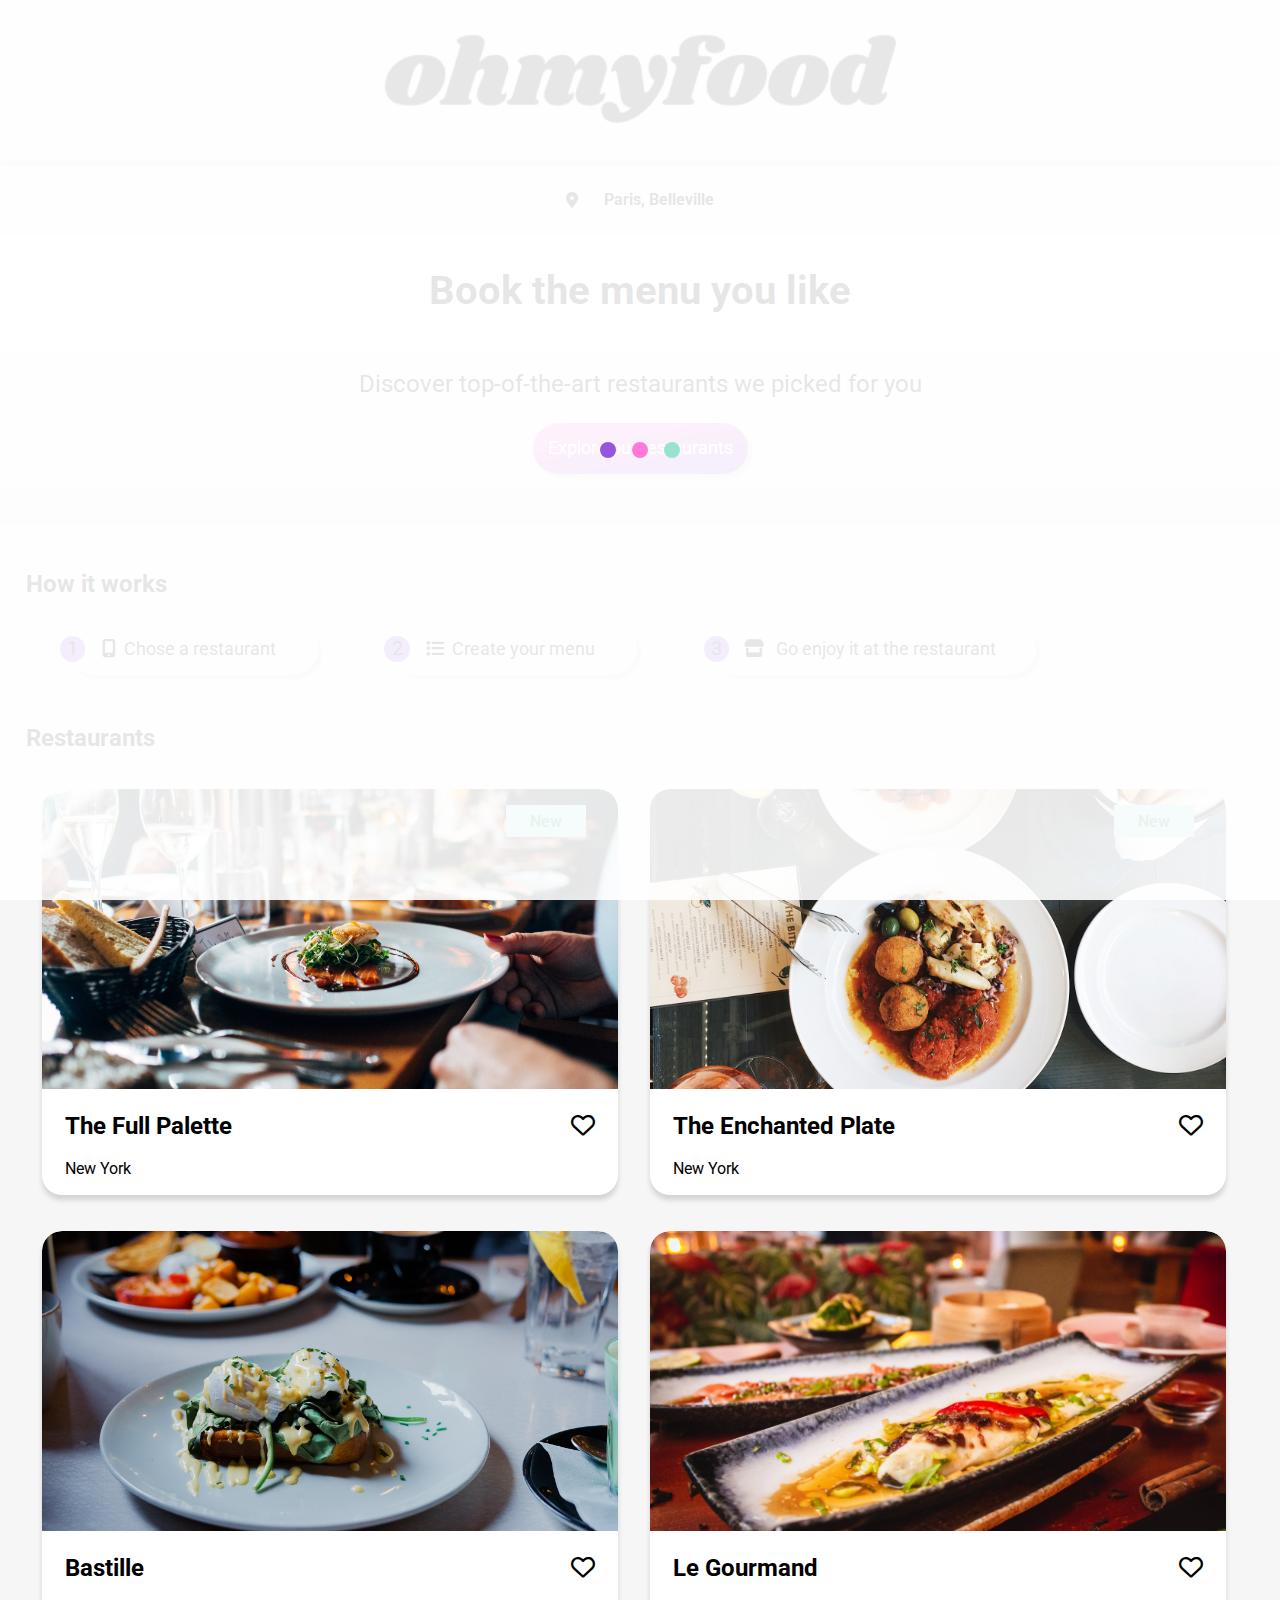
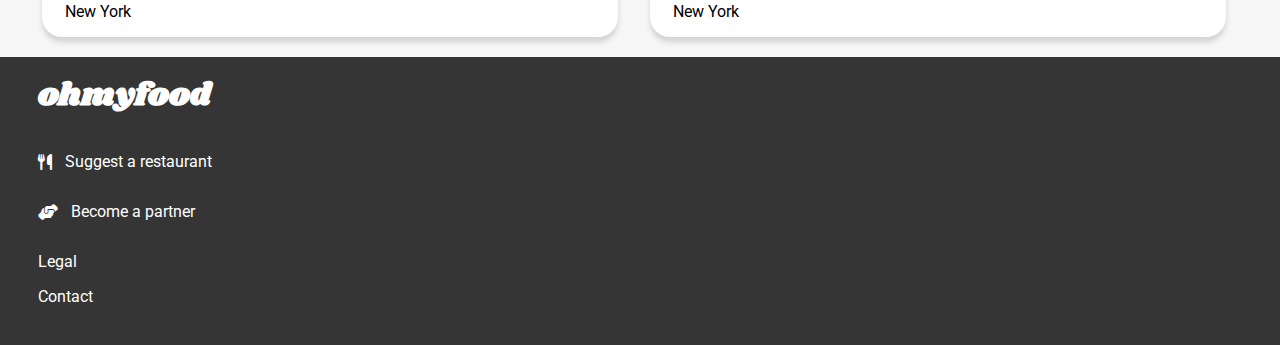
==== commit 971fdc07: "fixed some errors" ====
--- a/index.html
+++ b/index.html
@@ -33,8 +33,6 @@
         </div>
     </div>
 
-    <!-- Your website content goes here -->
-
     <!-- website content -->
     <header>
         <div id="header-index">
@@ -48,10 +46,10 @@
     <!--- main with location, presentation,steps and restaurants section-->
     <main id="main-section">
         <!--website location-->
-        <section id="website-location">
+        <div id="website-location">
             <i class="fa-solid fa-location-dot"></i>
             <p class="website-location">Paris, Belleville</p>
-        </section>
+        </div>
 
         <!--Description of website and help to order-->
         <div id="description-website">
@@ -141,7 +139,6 @@
                             <i class="fas fa-heart"></i>
                         </div>
                     </div>
-                    </a>
                 </article>
                 <article class="section-restaurants__card">
                     <a class="section-restaurants__link" href="./restaurants/bastille.html">
@@ -160,7 +157,6 @@
                             <i class="fas fa-heart"></i>
                         </div>
                     </div>
-                    </a>
                 </article>
                 <article class="section-restaurants__card">
                     <a class="section-restaurants__link" href="./restaurants/le-gourmand.html">
@@ -180,7 +176,6 @@
                             <i class="fas fa-heart"></i>
                         </div>
                     </div>
-                    </a>
                 </article>
             </div>
         </section>
--- a/css/styles.css
+++ b/css/styles.css
@@ -1,4 +1,3 @@
-/* styling for main page of website loader on all screens */
 #loader {
   position: fixed;
   height: 100%;
@@ -19,17 +18,6 @@
   width: 5rem;
   justify-content: space-between;
 }
-#loader .loader__itemContainer .loader__item--1 {
-  background-color: #9356dc;
-}
-#loader .loader__itemContainer .loader__item--2 {
-  background-color: #ff79da;
-  animation-delay: 0.25s;
-}
-#loader .loader__itemContainer .loader__item--3 {
-  background-color: #99e2d0;
-  animation-delay: 0.5s;
-}
 #loader .loader__itemContainer .loader__item {
   height: 1rem;
   width: 1rem;
@@ -37,6 +25,17 @@
   animation: jump 1s;
   animation-iteration-count: 1;
 }
+#loader .loader__itemContainer .loader__item--1 {
+  background-color: #9356dc;
+}
+#loader .loader__itemContainer .loader__item--2 {
+  background-color: #ff79da;
+  animation-delay: 0.25s;
+}
+#loader .loader__itemContainer .loader__item--3 {
+  background-color: #99e2d0;
+  animation-delay: 0.5s;
+}
 
 @keyframes loader {
   100% {
@@ -61,12 +60,7 @@
 #header-index,
 #main-section,
 #footer__ohmyfood {
-  animation-name: opacity;
-  animation-duration: 2000ms;
-  animation-iteration-count: 1;
-  animation-fill-mode: forwards;
-  animation-delay: 0s;
-  animation-timing-function: cubic-bezier(1, -0.25, 0.93, 0.59);
+  animation: opacity 2000ms 1 forwards cubic-bezier(1, -0.25, 0.93, 0.59);
 }
 
 @keyframes opacity {
@@ -77,34 +71,187 @@
     opacity: 1;
   }
 }
-/* this keyframe for restuarant page menus */
-@keyframes slideFromTop {
-  0% {
-    transform: translateY(0%);
+#restaurant-main-section {
+  display: flex;
+  flex-direction: column;
+}
+#restaurant-main-section .restaurant__name_heart {
+  display: flex;
+  width: 80vw;
+  height: 60%;
+}
+#restaurant-main-section .restaurant-main-section__box__title {
+  display: flex;
+  flex-direction: column;
+  box-sizing: border-box;
+  background: #eaeaea;
+  border-top-left-radius: 100px;
+  border-top-right-radius: 100px;
+  margin-top: -150px;
+}
+#restaurant-main-section .restaurant-main-section__box__title .restaurant__name_heart {
+  display: flex;
+  flex-direction: row;
+  justify-content: space-between;
+  padding: 3% 5% 3% 5%;
+}
+#restaurant-main-section .restaurant-main-section__box__title .menu {
+  display: flex;
+  flex-direction: column;
+  font-family: Roboto;
+  padding: 0 2vw;
+}
+#restaurant-main-section .restaurant-main-section__box__title .menu h3 {
+  padding-bottom: 0;
+  margin: 0 5vw;
+}
+#restaurant-main-section .restaurant-main-section__box__title .menu h4,
+#restaurant-main-section .restaurant-main-section__box__title .menu p {
+  padding: 0.25rem 5vw;
+}
+#restaurant-main-section .restaurant-main-section__box__title .menu h4 {
+  margin-bottom: 0;
+  margin-top: 0;
+  font-size: larger;
+  white-space: normal;
+  text-overflow: ellipsis;
+}
+#restaurant-main-section .restaurant-main-section__box__title .menu p {
+  margin-bottom: 5px;
+}
+#restaurant-main-section .restaurant-main-section__box__title .menu .underline-h3 {
+  width: 40px;
+  height: 0.25em;
+  background-color: #99e2d0;
+  margin: 0;
+  padding: 0;
+  margin-left: 5vw;
+}
+#restaurant-main-section .restaurant-main-section__box__title .menu__card_entrees .card, #restaurant-main-section .restaurant-main-section__box__title .menu__card_main .card, #restaurant-main-section .restaurant-main-section__box__title .menu__card_desserts .card {
+  animation: appear 1000ms backwards;
+}
+#restaurant-main-section .restaurant-main-section__box__title .menu__card_entrees .card.menu__card_main__main, #restaurant-main-section .restaurant-main-section__box__title .menu__card_main .card.menu__card_main__main, #restaurant-main-section .restaurant-main-section__box__title .menu__card_desserts .card.menu__card_main__main {
+  animation-delay: 500ms;
+}
+#restaurant-main-section .restaurant-main-section__box__title .menu__card_entrees .card.menu__card_desserts__desserts, #restaurant-main-section .restaurant-main-section__box__title .menu__card_main .card.menu__card_desserts__desserts, #restaurant-main-section .restaurant-main-section__box__title .menu__card_desserts .card.menu__card_desserts__desserts {
+  animation-delay: 1s;
+}
+#restaurant-main-section .restaurant-main-section__box__title .menu .card {
+  background-color: white;
+  box-shadow: 2px 2px 2px lightgrey;
+  border-radius: 20px;
+  height: -moz-fit-content;
+  height: fit-content;
+  margin: 1rem;
+  display: flex;
+  flex-direction: row;
+  justify-content: space-between;
+  transition: all 2000ms;
+  cursor: pointer;
+  overflow: hidden;
+  text-overflow: ellipsis;
+  flex: 100%;
+}
+#restaurant-main-section .restaurant-main-section__box__title .menu .card__text {
+  display: flex;
+  flex: 100%;
+  white-space: nowrap;
+  flex-direction: column;
+  text-overflow: ellipsis;
+  overflow: hidden;
+  transition: all 700ms;
+}
+#restaurant-main-section .restaurant-main-section__box__title .menu .card__text__description {
+  flex: 100%;
+  display: flex;
+  flex-direction: row;
+  justify-content: space-between;
+  padding-top: 3% !important;
+}
+#restaurant-main-section .restaurant-main-section__box__title .menu .card__text__description p {
+  margin-top: 2px;
+  overflow: hidden;
+  white-space: nowrap;
+}
+#restaurant-main-section .restaurant-main-section__box__title .menu .card__text__description__ingredients {
+  text-overflow: ellipsis;
+}
+#restaurant-main-section .restaurant-main-section__box__title .menu .card__text__description__price {
+  font-weight: bold;
+}
+#restaurant-main-section .restaurant-main-section__box__title .menu .card__check {
+  flex: 0%;
+  color: #f6f6f6;
+  background-color: #99e2d0;
+  font-size: xx-large;
+  text-align: center;
+  height: auto !important;
+  line-height: 2.5em;
+  white-space: nowrap;
+  border-top-right-radius: 20px;
+  border-bottom-right-radius: 20px;
+  transform: translateX(100px);
+  cursor: pointer;
+  transition: all 700ms;
+}
+#restaurant-main-section .restaurant-main-section__box__title .menu .card:hover > .card__check {
+  flex: 25%;
+  transform: translateX(0);
+  background-color: #99e2d0;
+  cursor: pointer;
+  color: #f6f6f6;
+}
+#restaurant-main-section .restaurant-main-section__box__title .menu .card:hover > .card__text {
+  flex: 75%;
+}
+#restaurant-main-section .restaurant-main-section__box__title .menu .card:hover .fa-check-circle {
+  transform: rotate(0deg);
+}
+#restaurant-main-section .restaurant-main-section__box__title .menu .card .fa-check-circle {
+  transform: rotate(359deg);
+  transition: transform 700ms;
+}
+@keyframes appear {
+  from {
+    transform: translateY(-100px);
     opacity: 0;
   }
-  100% {
-    transform: translateY(10%);
+  to {
     opacity: 1;
-  }
-}
-@keyframes rotateIcon {
-  0% {
-    transform: rotate(-45deg);
-  }
-  100% {
-    transform: rotate(0deg);
-  }
-}
-/* styling for main page of ohmyfood website for computer screens */
-@media only screen and (min-width: 998px) {
-  /* styling for  body of main page of website */
+    transform: translateY(0);
+  }
+}
+#restaurant-main-section .restaurant-main-section__box__title .order__btn__section {
+  display: flex;
+  justify-content: center;
+  padding: 3% 0;
+}
+#restaurant-main-section .restaurant-main-section__box__title .order__btn__section .explore-btn {
+  display: flex;
+  justify-content: center;
+  text-align: center;
+  align-items: center;
+  height: 3vw;
+  width: 9vw;
+  color: white;
+  border-radius: 50px;
+  box-shadow: 4px 4px 2px #d3d3d3;
+  max-width: 30vw;
+  cursor: pointer;
+  transition: 250ms;
+  background: linear-gradient(170deg, #ff79da, #9356dc);
+  border: none;
+  font-size: x-large;
+  padding: 15px;
+  font-family: Roboto;
+}
+
+/* styling for main page of ohmyfood website for computer and tablet screens */
+@media only screen and (min-width: 768px) {
   body {
     overflow-x: hidden;
     width: 100%;
     scroll-behavior: smooth;
-    /* styling for header for main page of website */
-    /* styling for main section of main page of the website */
   }
   body #header-index {
     text-align: center;
@@ -118,10 +265,6 @@
     flex-direction: column;
     flex-wrap: wrap;
     width: 100%;
-    /* location of ohmyfood */
-    /* styling for description of main page of website */
-    /* styling for methodology for main page of website */
-    /* styling for restaurants option section for main page of website */
   }
   body #main-section #website-location {
     display: flex;
@@ -132,7 +275,7 @@
     align-items: center;
     font-family: Roboto;
     box-sizing: border-box;
-    box-shadow: 0px -5px 5px #D3D3D3;
+    box-shadow: 0px -5px 5px lightgrey;
     gap: 2%;
     font-weight: bold;
   }
@@ -145,7 +288,6 @@
     justify-content: center;
     align-items: center;
     padding-bottom: 4%;
-    /* styling for quality of website for computer version */
   }
   body #main-section #description-website .description {
     font-size: 2.5em;
@@ -250,7 +392,7 @@
     padding-left: 2%;
   }
   body #main-section #section-restaurants .section-restaurants--cards .section-restaurants__card {
-    box-shadow: 0px 5px 5px #D3D3D3;
+    box-shadow: 0px 5px 5px lightgrey;
     margin: 1rem;
     border-radius: 20px !important;
     background-color: white;
@@ -304,46 +446,38 @@
     text-decoration: none;
     color: black;
   }
-  body #main-section #section-restaurants .section-restaurants--cards .section-restaurants__card .section-restaurants__details .section-restaurants__details__heart {
-    font-size: x-large;
-    height: -moz-fit-content !important;
-    height: fit-content !important;
-    display: flex;
-    margin-top: 20px;
-    cursor: pointer;
-  }
-  body #main-section #section-restaurants .section-restaurants--cards .section-restaurants__card .section-restaurants__details .section-restaurants__details__heart i {
-    display: block;
-    transition: color 2s;
-  }
-  body #main-section #section-restaurants .section-restaurants--cards .section-restaurants__card .section-restaurants__details .section-restaurants__details__heart i.fas {
-    display: none;
-  }
-  body #main-section #section-restaurants .section-restaurants--cards .section-restaurants__card .section-restaurants__details .section-restaurants__details__heart:hover i.far {
-    display: none;
-  }
-  body #main-section #section-restaurants .section-restaurants--cards .section-restaurants__card .section-restaurants__details .section-restaurants__details__heart:hover i.fas {
-    display: block;
-    color: #9356dc;
-    white-space: nowrap;
-    overflow: hidden;
-    animation: fillHeart 0.3s forwards;
-  }
-  @keyframes fillHeart {
-    0% {
-      width: 0;
-    }
-    100% {
-      width: 100%;
-    }
-  }
-  /* styling for restaurant website page for computer screens */
-  /* styling for body of restaurants pages for computer screens */
+  body #footer__ohmyfood {
+    display: flex;
+    flex-direction: column;
+    font-family: Roboto;
+    width: 100%;
+    color: white;
+    background-color: #353535;
+    padding-bottom: 3%;
+  }
+  body #footer__ohmyfood .footer-logo {
+    font-family: Shrikhand;
+    font-size: xx-large;
+    padding-left: 3%;
+  }
+  body #footer__ohmyfood .footer-info {
+    display: flex;
+    flex-direction: row;
+    align-items: center;
+    text-align: center;
+    gap: 1%;
+    padding-left: 3%;
+  }
+  body #footer__ohmyfood .contact_address {
+    text-decoration: none;
+    color: white;
+    padding-left: 3%;
+  }
+  body #footer__ohmyfood .footer_legal {
+    padding-left: 3%;
+  }
   body {
     overflow-x: hidden;
-    /* header fo the restaurants pages */
-    /* styling for main section of restaurants pages */
-    /* styling for footer for restaurants of computer  screens  */
   }
   body #header-restaurants {
     width: 100% !important;
@@ -355,11 +489,15 @@
     text-align: center;
     text-decoration: none;
     color: black !important;
+    padding: 2% 0;
+  }
+  body #header-restaurants .header-restaurants__link .fa-arrow-left {
+    display: none;
   }
   body #header-restaurants .header-restaurants__link .header-restaurants__link_logo {
     position: absolute;
     left: 40%;
-    transform: translate(-20%, 0%);
+    transform: translate(-20%, 30%);
   }
   body #header-restaurants .header-restaurants__link_logo {
     font-family: Shrikhand;
@@ -368,161 +506,29 @@
     margin-top: -60px;
     margin-bottom: -10px;
   }
-  body #restaurant-main-section {
-    display: flex;
-    flex-direction: column;
-    flex-wrap: wrap;
-    width: 100%;
-  }
-  body #restaurant-main-section .restaurant-main-section__img {
-    -o-object-fit: cover;
-       object-fit: cover;
-    width: 100%;
-    height: 40%;
-  }
-  body #restaurant-main-section .restaurant-main-section__box__important {
-    display: flex;
-    flex-direction: column;
-    flex-wrap: wrap;
-    width: 100%;
-  }
-  body #restaurant-main-section .restaurant-main-section__box__important .restaurant-main-section__box__title {
-    flex-wrap: wrap;
-    width: 100%;
-    justify-content: space-between;
-    box-sizing: border-box;
-    border-top-left-radius: 100px;
-    border-top-right-radius: 100px;
-    background: linear-gradient(white, #eaeaea);
-    margin-top: -200px;
-    /* stlying for order btn for computer version*/
-  }
-  body #restaurant-main-section .restaurant-main-section__box__important .restaurant-main-section__box__title .restaurant__name_heart {
-    display: flex;
-    align-items: center;
-    text-align: center;
-    justify-content: space-between;
-    padding: 2% 5%;
-    font-family: Shrikhand;
-    font-size: larger;
-  }
-  body #restaurant-main-section .restaurant-main-section__box__important .restaurant-main-section__box__title .restaurant__name_heart .far {
-    font-size: x-large;
-  }
-  body #restaurant-main-section .restaurant-main-section__box__important .restaurant-main-section__box__title .restaurant--food--section {
-    display: flex;
-    flex-direction: row;
-    width: 100%;
-    font-family: Roboto;
-    flex-wrap: wrap;
-    padding-left: 2%;
-    padding-bottom: 20px;
-  }
-  body #restaurant-main-section .restaurant-main-section__box__important .restaurant-main-section__box__title .restaurant--food--section .restaurant--courses--section {
-    display: flex;
-    flex-direction: column;
-    width: 30%;
-    margin: 10px;
-  }
-  body #restaurant-main-section .restaurant-main-section__box__important .restaurant-main-section__box__title .restaurant--food--section .restaurant--courses--section .restaurant--dish {
-    margin: 3%;
-    font-size: large;
-  }
-  body #restaurant-main-section .restaurant-main-section__box__important .restaurant-main-section__box__title .restaurant--food--section .restaurant--courses--section .restaurant--dish .underline--h3 {
-    width: 50px;
-    height: 3px;
-    background-color: #99e2d0;
-    margin-top: -20px;
+  body .menu {
+    display: grid !important;
+    grid-template-columns: repeat(3, 1fr);
+    grid-template-rows: 1fr;
+  }
+  body .menu h3 {
+    margin: 0 1rem !important;
+  }
+  body .menu h4,
+  body .menu p {
+    padding: 0.25rem 1rem !important;
+  }
+  body .underline-h3 {
+    margin-left: 1rem !important;
+  }
+  body .card {
+    max-width: 30vw !important;
+  }
+  body .card .card__text {
     padding: 0;
-    margin-left: 0;
-  }
-  body #restaurant-main-section .restaurant-main-section__box__important .restaurant-main-section__box__title .restaurant--food--section .restaurant--courses--section .dish__menu__card {
-    white-space: nowrap;
-    display: flex;
-    flex-direction: row;
-    box-sizing: border-box;
-    border-radius: 20px;
-    box-shadow: 0px 5px 5px #D3D3D3;
-    background: white;
-    height: auto;
-    margin: 3%;
-    cursor: pointer;
-    text-overflow: ellipsis;
-    overflow: hidden;
-    animation-name: slideFromTop;
-    animation-duration: 2.5s;
-    animation-fill-mode: forwards;
-    animation-delay: 0s;
-  }
-  body #restaurant-main-section .restaurant-main-section__box__important .restaurant-main-section__box__title .restaurant--food--section .restaurant--courses--section .dish__menu__card:hover .card__check {
-    background-color: #99e2d0;
-  }
-  body #restaurant-main-section .restaurant-main-section__box__important .restaurant-main-section__box__title .restaurant--food--section .restaurant--courses--section .dish__menu__card:hover .order__details .dish__price {
-    transform: translateX(-200%);
-  }
-  body #restaurant-main-section .restaurant-main-section__box__important .restaurant-main-section__box__title .restaurant--food--section .restaurant--courses--section .dish__menu__card:hover .card__check .fas.fa-check-circle {
-    animation: rotateIcon 0.2s linear 1;
-  }
-  body #restaurant-main-section .restaurant-main-section__box__important .restaurant-main-section__box__title .restaurant--food--section .restaurant--courses--section .dish__menu__card .order__details {
-    display: flex;
-    flex-direction: column;
-    padding: 0 4%;
-    width: 100%;
-  }
-  body #restaurant-main-section .restaurant-main-section__box__important .restaurant-main-section__box__title .restaurant--food--section .restaurant--courses--section .dish__menu__card .order__details .restaurant__menu__dish {
-    padding: 0 2%;
-  }
-  body #restaurant-main-section .restaurant-main-section__box__important .restaurant-main-section__box__title .restaurant--food--section .restaurant--courses--section .dish__menu__card .order__details .restaurant__menu__ingridents {
-    display: flex;
-    flex-direction: row;
-    align-items: center;
-    justify-content: space-between;
-    padding: 0 2%;
-  }
-  body #restaurant-main-section .restaurant-main-section__box__important .restaurant-main-section__box__title .restaurant--food--section .restaurant--courses--section .dish__menu__card .order__details .dish__price {
-    margin-right: -70px;
-    transition: transform 200ms;
-    font-weight: bold;
-  }
-  body #restaurant-main-section .restaurant-main-section__box__important .restaurant-main-section__box__title .restaurant--food--section .restaurant--courses--section .dish__menu__card .card__check {
-    display: flex;
-    align-items: center;
-    justify-content: center;
-    background-color: transparent;
-    transition: background-color 200ms;
-    font-size: x-large;
-  }
-  body #restaurant-main-section .restaurant-main-section__box__important .restaurant-main-section__box__title .restaurant--food--section .restaurant--courses--section .dish__menu__card .card__check .fas.fa-check-circle {
-    color: white;
-    width: 70px;
-    text-align: center;
-    align-items: center;
-  }
-  body #restaurant-main-section .restaurant-main-section__box__important .restaurant-main-section__box__title .order__btn__section {
-    display: flex;
-    justify-content: center;
-    text-align: center;
-    align-items: center;
-    width: 100%;
-    align-items: center;
-    padding-bottom: 50px;
-  }
-  body #restaurant-main-section .restaurant-main-section__box__important .restaurant-main-section__box__title .order__btn__section .explore-btn {
-    display: flex;
-    justify-content: center;
-    text-align: center;
-    align-items: center;
-    height: 4vw;
-    color: white;
-    border-radius: 50px;
-    box-shadow: 4px 4px 2px #D3D3D3;
-    width: 12vw;
-    cursor: pointer;
-    transition: 250ms;
-    background: linear-gradient(170deg, #ff79da, #9356dc);
-    border: none;
-    font-size: x-large;
-    padding: 15px;
+  }
+  body .card .card__check {
+    height: 70px !important;
   }
   body #restaurant__footer__ohmyfood {
     display: flex;
@@ -555,14 +561,13 @@
     padding-left: 3%;
   }
 }
-/* styling for main page of of ohmyfood website for tablet screens */
 /* Styling for main and restaurants pages for mobile screens */
 @media only screen and (max-width: 768px) {
-  /* styling for main page of the website */
+  /* Styling for the main page of the website */
   body {
     overflow-x: hidden;
     width: 100%;
-    /* styling for ohmyfood website main page logo for mobile version */
+    /* Styling for the ohmyfood website main page logo for mobile version */
   }
   body #header-index {
     text-align: center;
@@ -575,10 +580,10 @@
     flex-direction: column;
     flex-wrap: wrap;
     width: 100%;
-    /* location of ohmyfood */
-    /* styling for description of ohmyfood main page for mobile version */
-    /* styling for how this website works */
-    /* styling for section for restaurants*/
+    /* Location of ohmyfood */
+    /* Styling for the description of the ohmyfood main page for mobile version */
+    /* Styling for how this website works */
+    /* Styling for the section for restaurants */
   }
   body #main-section #website-location {
     display: flex;
@@ -589,7 +594,7 @@
     align-items: center;
     font-family: Roboto;
     box-sizing: border-box;
-    box-shadow: 0px -5px 5px #D3D3D3;
+    box-shadow: 0px -5px 5px lightgrey;
     gap: 2%;
     font-weight: bold;
   }
@@ -602,7 +607,7 @@
     justify-content: center;
     align-items: center;
     padding-bottom: 4%;
-    /* styling for quality of website for mobile version */
+    /* Styling for the quality of the website for mobile version */
   }
   body #main-section #description-website .description {
     font-size: 5vw;
@@ -706,7 +711,7 @@
     height: 100%;
   }
   body #main-section #section-restaurants .section-restaurants--cards .section-restaurants__card {
-    box-shadow: 0px 5px 5px #D3D3D3;
+    box-shadow: 0px 5px 5px lightgrey;
     margin: 1rem;
     border-radius: 20px !important;
     background-color: white;
@@ -793,14 +798,12 @@
       width: 100%;
     }
   }
-  /* Styling for restaurants pages for mobile screens */
+  /* Styling for the restaurants pages on mobile screens */
   body {
     overflow-x: hidden;
-    /* styling for footer for restaurants of mobile  screens  */
   }
   body #header-restaurants {
     width: 100% !important;
-    padding: 0 0px 20px 0px;
   }
   body #header-restaurants .header-restaurants__link {
     display: flex;
@@ -808,209 +811,71 @@
     text-align: center;
     text-decoration: none;
     color: black !important;
-    margin: 0 0 40px 10px;
+    padding: 3% 0;
+  }
+  body #header-restaurants .header-restaurants__link .fa-arrow-left {
+    padding-left: 5%;
+    font-size: 5vw;
+  }
+  body #header-restaurants .header-restaurants__link .header-restaurants__link_logo {
+    position: absolute;
+    display: flex;
+    font-size: 8vw;
+    text-align: center;
+    align-items: center;
+    left: 35%;
+    cursor: none;
+    font-family: Shrikhand;
+    text-align: center;
     font-size: 6vw;
   }
-  body #header-restaurants .header-restaurants__link_logo {
+  body .restaurant-main-section__box__title {
+    display: flex;
+    flex-direction: column;
+    box-sizing: border-box;
+    background: #eaeaea;
+    border-top-left-radius: 15vw !important;
+    border-top-right-radius: 15vw !important;
+    margin-top: -10vw !important;
+  }
+  body .restaurant-main-section__box__title .restaurant__name_heart {
+    display: flex;
+    flex-direction: row;
+    justify-content: space-between;
+    font-size: 3.5vw !important;
+    margin-left: 5% !important;
+  }
+  body .restaurant-main-section__box__title .restaurant__name_heart .restaurant__name {
+    width: 200px;
     font-family: Shrikhand;
-    text-align: center;
-    font-size: 8vw;
-    margin-top: -60px;
-    margin-bottom: -10px;
-  }
-  body #restaurant-main-section {
-    display: flex;
-    flex-direction: column;
     flex-wrap: wrap;
-    width: 100%;
-  }
-  body #restaurant-main-section .restaurant-main-section__img {
-    -o-object-fit: cover;
-       object-fit: cover;
-    width: 100%;
-    height: 40%;
-  }
-  body #restaurant-main-section .restaurant-main-section__box__important {
-    display: flex;
-    flex-direction: column;
-    flex-wrap: wrap;
-    width: 100%;
-  }
-  body #restaurant-main-section .restaurant-main-section__box__important .restaurant-main-section__box__title {
-    flex-wrap: wrap;
-    width: 100%;
-    justify-content: space-between;
-    box-sizing: border-box;
-    border-top-left-radius: 15vw;
-    border-top-right-radius: 15vw;
-    background: linear-gradient(white, #eaeaea);
-    margin-top: -12%;
-  }
-  body #restaurant-main-section .restaurant-main-section__box__important .restaurant-main-section__box__title .restaurant__name_heart {
-    display: flex;
-    align-items: center;
-    text-align: center;
-    justify-content: space-between;
-    padding: 5% 7% 0% 7%;
-    font-family: Shrikhand;
-    font-size: 3vw;
-  }
-  body #restaurant-main-section .restaurant-main-section__box__important .restaurant-main-section__box__title .restaurant__name_heart .far {
-    font-size: x-large;
-  }
-  body #restaurant-main-section .restaurant-main-section__box__important .restaurant-main-section__box__title .restaurant--food--section {
-    display: flex;
-    flex-direction: column;
-    width: 100%;
-    font-family: Roboto;
-    flex-wrap: wrap;
-  }
-  body #restaurant-main-section .restaurant-main-section__box__important .restaurant-main-section__box__title .restaurant--food--section .restaurant--courses--section {
-    width: auto;
-    margin: 10px;
-  }
-  body #restaurant-main-section .restaurant-main-section__box__important .restaurant-main-section__box__title .restaurant--food--section .restaurant--courses--section .restaurant--dish {
-    margin: 3%;
-    font-size: 4vw;
-  }
-  body #restaurant-main-section .restaurant-main-section__box__important .restaurant-main-section__box__title .restaurant--food--section .restaurant--courses--section .restaurant--dish .underline--h3 {
-    width: 12vw;
-    height: 0.7vw;
-    background-color: #99e2d0;
-    margin-top: -5vw;
-    padding: 0;
-    margin-left: 0;
-  }
-  body #restaurant-main-section .restaurant-main-section__box__important .restaurant-main-section__box__title .restaurant--food--section .restaurant--courses--section .dish__menu__card {
-    white-space: nowrap;
-    display: flex;
-    box-sizing: border-box;
-    border-radius: 20px;
-    box-shadow: 0px 5px 5px #D3D3D3;
-    background: white;
-    height: auto;
-    margin: 2%;
-    cursor: pointer;
-    text-overflow: ellipsis;
-    overflow: hidden;
-    animation-name: slideFromTop;
-    animation-duration: 2.5s;
-    animation-fill-mode: backwards;
-  }
-  body #restaurant-main-section .restaurant-main-section__box__important .restaurant-main-section__box__title .restaurant--food--section .restaurant--courses--section .dish__menu__card:hover .card__check {
-    background-color: #99e2d0;
-  }
-  body #restaurant-main-section .restaurant-main-section__box__important .restaurant-main-section__box__title .restaurant--food--section .restaurant--courses--section .dish__menu__card:hover .order__details .dish__price {
-    transform: translateX(-200%);
-  }
-  body #restaurant-main-section .restaurant-main-section__box__important .restaurant-main-section__box__title .restaurant--food--section .restaurant--courses--section .dish__menu__card:hover .card__check .fas.fa-check-circle {
-    animation: rotateIcon 1s linear 1;
-  }
-  body #restaurant-main-section .restaurant-main-section__box__important .restaurant-main-section__box__title .restaurant--food--section .restaurant--courses--section .dish__menu__card .order__details {
-    display: flex;
-    flex-direction: column;
-    padding: 0 2%;
-    width: 100%;
-    font-size: 3.5vw;
-  }
-  body #restaurant-main-section .restaurant-main-section__box__important .restaurant-main-section__box__title .restaurant--food--section .restaurant--courses--section .dish__menu__card .order__details .restaurant__menu__dish {
-    padding: 0 1%;
-  }
-  body #restaurant-main-section .restaurant-main-section__box__important .restaurant-main-section__box__title .restaurant--food--section .restaurant--courses--section .dish__menu__card .order__details .restaurant__menu__ingridents {
-    display: flex;
-    flex-direction: row;
-    flex-wrap: wrap;
-    white-space: nowrap;
-    align-items: center;
-    justify-content: space-between;
-    font-size: 3.5vw;
-    text-overflow: ellipsis;
-    overflow: hidden;
-  }
-  body #restaurant-main-section .restaurant-main-section__box__important .restaurant-main-section__box__title .restaurant--food--section .restaurant--courses--section .dish__menu__card .order__details .restaurant__menu__ingridents .main--ingridents {
-    white-space: nowrap;
-    text-overflow: ellipsis;
-    overflow: hidden;
-  }
-  body #restaurant-main-section .restaurant-main-section__box__important .restaurant-main-section__box__title .restaurant--food--section .restaurant--courses--section .dish__menu__card .order__details .dish__price {
-    margin-right: -10%;
-    transition: transform 200ms;
-    font-weight: bold;
-  }
-  body #restaurant-main-section .restaurant-main-section__box__important .restaurant-main-section__box__title .restaurant--food--section .restaurant--courses--section .dish__menu__card .card__check {
-    display: flex;
-    align-items: center;
-    justify-content: center;
-    background-color: transparent;
-    transition: background-color 200ms;
-    font-size: x-large;
-  }
-  body #restaurant-main-section .restaurant-main-section__box__important .restaurant-main-section__box__title .restaurant--food--section .restaurant--courses--section .dish__menu__card .card__check .fas.fa-check-circle {
-    color: white;
-    width: 70px;
-    text-align: center;
-    align-items: center;
-  }
-  body #restaurant-main-section .restaurant-main-section__box__important .restaurant-main-section__box__title .order__btn__section {
-    display: flex;
-    justify-content: center;
-    text-align: center;
-    align-items: center;
-    width: 100%;
-    align-items: center;
-    padding-bottom: 50px;
-  }
-  body #restaurant-main-section .restaurant-main-section__box__important .restaurant-main-section__box__title .order__btn__section .explore-btn {
-    display: flex;
-    justify-content: center;
-    text-align: center;
-    align-items: center;
-    height: 45px;
+  }
+  .order__btn__section {
+    display: flex;
+    justify-content: center;
+    padding: 3% 0;
+  }
+  .order__btn__section .explore-btn {
+    display: flex;
+    justify-content: center;
+    text-align: center;
+    align-items: center;
+    height: 6vw !important;
+    width: 7em !important;
     color: white;
     border-radius: 50px;
-    box-shadow: 4px 4px 2px #D3D3D3;
-    width: 150px;
-    max-width: 500px;
+    box-shadow: 4px 4px 2px #d3d3d3;
+    max-width: 30vw;
     cursor: pointer;
     transition: 250ms;
     background: linear-gradient(170deg, #ff79da, #9356dc);
     border: none;
-    font-size: large;
+    font-size: x-large;
     padding: 15px;
   }
-  body #restaurant__footer__ohmyfood {
-    display: flex;
-    flex-direction: column;
-    font-family: Roboto;
-    width: 100%;
-    color: white;
-    background-color: #353535;
-    padding-bottom: 3%;
-  }
-  body #restaurant__footer__ohmyfood .footer-logo {
-    font-family: Shrikhand;
-    font-size: 8vw;
-    padding-left: 3%;
-  }
-  body #restaurant__footer__ohmyfood .footer-info {
-    display: flex;
-    flex-direction: row;
-    align-items: center;
-    text-align: center;
-    gap: 1%;
-    padding-left: 3%;
-  }
-  body #restaurant__footer__ohmyfood .contact_address {
-    text-decoration: none;
-    color: white;
-    padding-left: 3%;
-  }
-  body #restaurant__footer__ohmyfood .footer_legal {
-    padding-left: 3%;
-  }
-}
-/* styling for footer which is same for all of screens  */
-#footer__ohmyfood {
+}
+/* styling for footer for restaurants of mobile  screens  */
+#restaurant__footer__ohmyfood {
   display: flex;
   flex-direction: column;
   font-family: Roboto;
@@ -1019,12 +884,12 @@
   background-color: #353535;
   padding-bottom: 3%;
 }
-#footer__ohmyfood .footer-logo {
+#restaurant__footer__ohmyfood .footer-logo {
   font-family: Shrikhand;
-  font-size: xx-large;
+  font-size: 8vw;
   padding-left: 3%;
 }
-#footer__ohmyfood .footer-info {
+#restaurant__footer__ohmyfood .footer-info {
   display: flex;
   flex-direction: row;
   align-items: center;
@@ -1032,6 +897,38 @@
   gap: 1%;
   padding-left: 3%;
 }
+#restaurant__footer__ohmyfood .contact_address {
+  text-decoration: none;
+  color: white;
+  padding-left: 3%;
+}
+#restaurant__footer__ohmyfood .footer_legal {
+  padding-left: 3%;
+}
+
+/* styling for footer which is same for all of screens  */
+#footer__ohmyfood {
+  display: flex;
+  flex-direction: column;
+  font-family: Roboto;
+  width: 100%;
+  color: white;
+  background-color: #353535;
+  padding-bottom: 3%;
+}
+#footer__ohmyfood .footer-logo {
+  font-family: Shrikhand;
+  font-size: xx-large;
+  padding-left: 3%;
+}
+#footer__ohmyfood .footer-info {
+  display: flex;
+  flex-direction: row;
+  align-items: center;
+  text-align: center;
+  gap: 1%;
+  padding-left: 3%;
+}
 #footer__ohmyfood .contact_address {
   text-decoration: none;
   color: white;
@@ -1039,4 +936,61 @@
 }
 #footer__ohmyfood .footer_legal {
   padding-left: 3%;
+}
+
+/* heart animation */
+.section-restaurants__details__heart {
+  font-size: x-large;
+  height: -moz-fit-content !important;
+  height: fit-content !important;
+  display: flex;
+  margin-top: 20px;
+  cursor: pointer;
+}
+.section-restaurants__details__heart i {
+  display: block;
+  transition: color 2s;
+}
+.section-restaurants__details__heart i.fas {
+  display: none;
+}
+.section-restaurants__details__heart:hover i.far {
+  display: none;
+}
+.section-restaurants__details__heart:hover i.fas {
+  display: block;
+  color: #9356dc;
+  white-space: nowrap;
+  overflow: hidden;
+  animation: fillHeart 0.3s forwards;
+}
+@keyframes fillHeart {
+  0% {
+    width: 0;
+  }
+  100% {
+    width: 100%;
+  }
+}
+
+/*  styling for contact us website page  */
+body {
+  background: #f3f3f3;
+}
+body #header-contact {
+  display: flex;
+  justify-content: center;
+  align-items: center;
+  text-align: center;
+}
+body #header-contact .site-logo {
+  width: 40vw;
+}
+body .contact_us {
+  display: flex;
+  flex-direction: column;
+  justify-content: center;
+  align-items: center;
+  text-align: center;
+  padding: 9%;
 }/*# sourceMappingURL=styles.css.map */